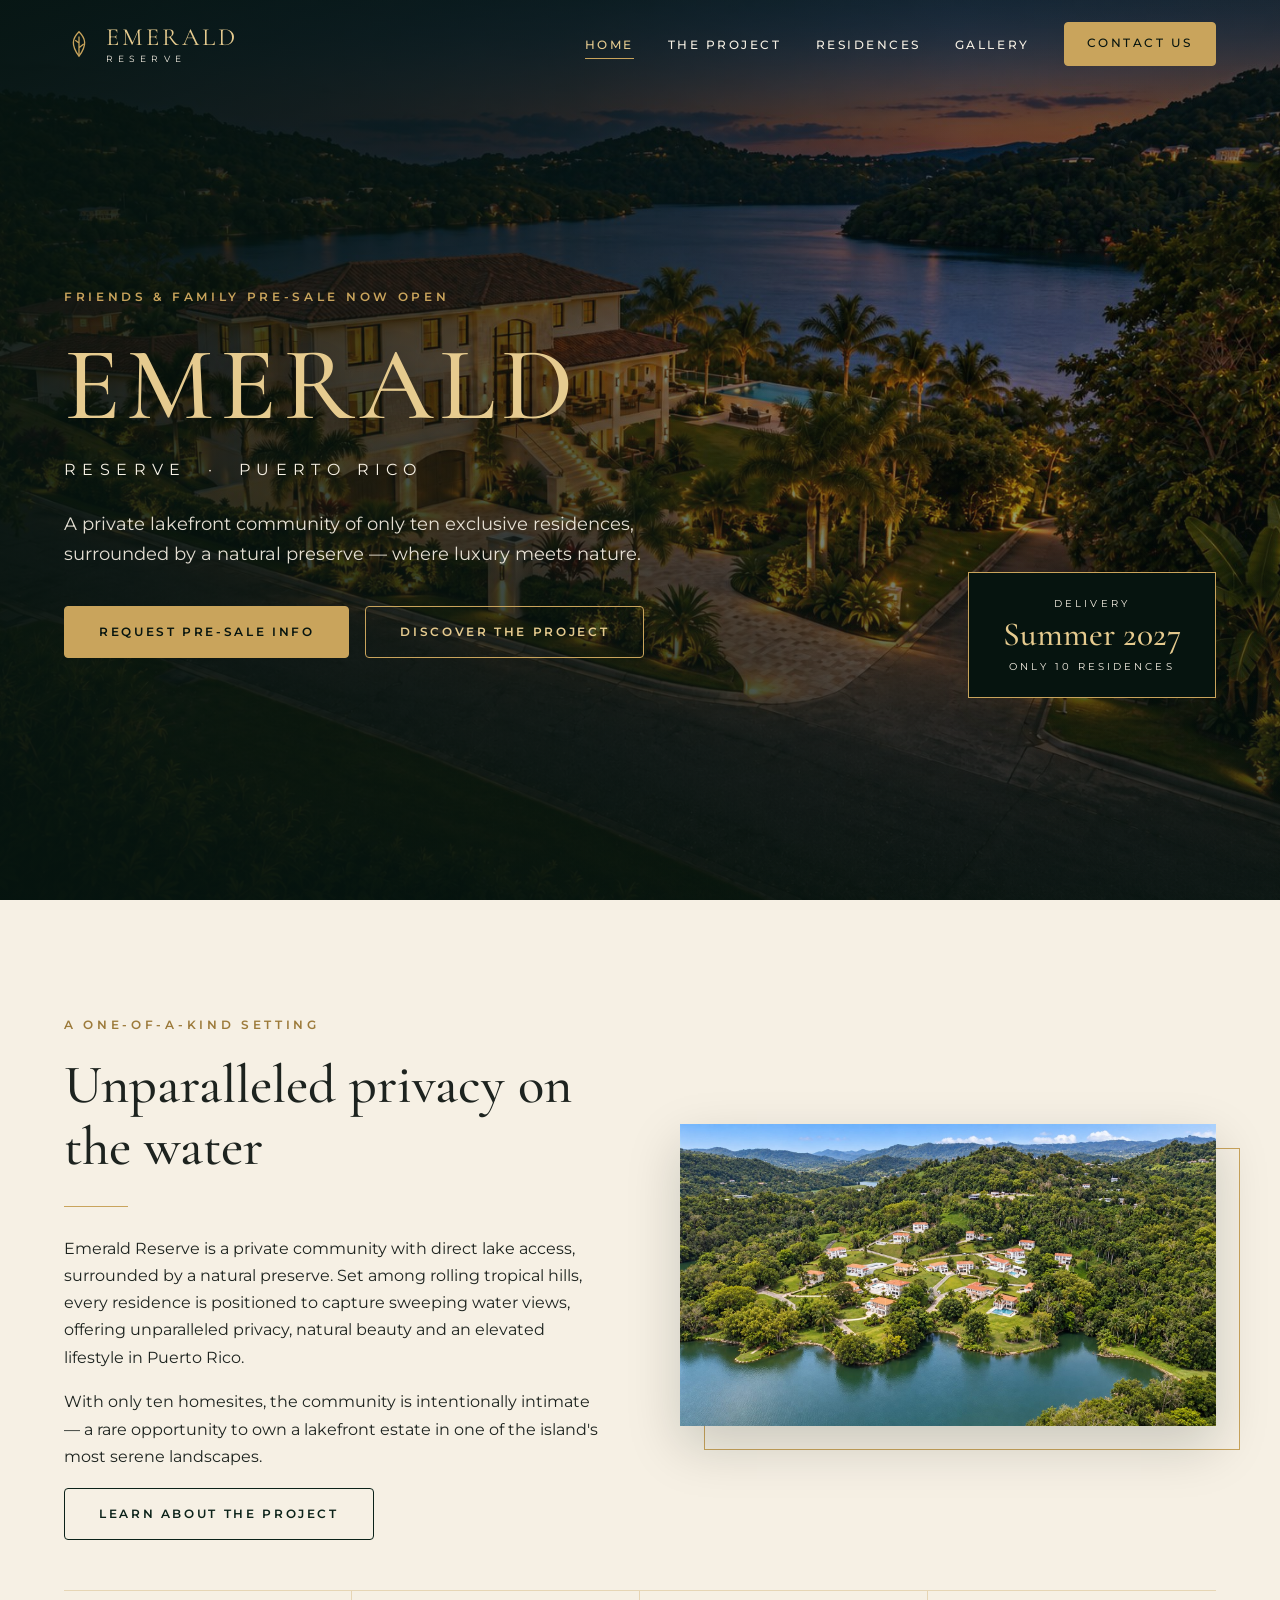
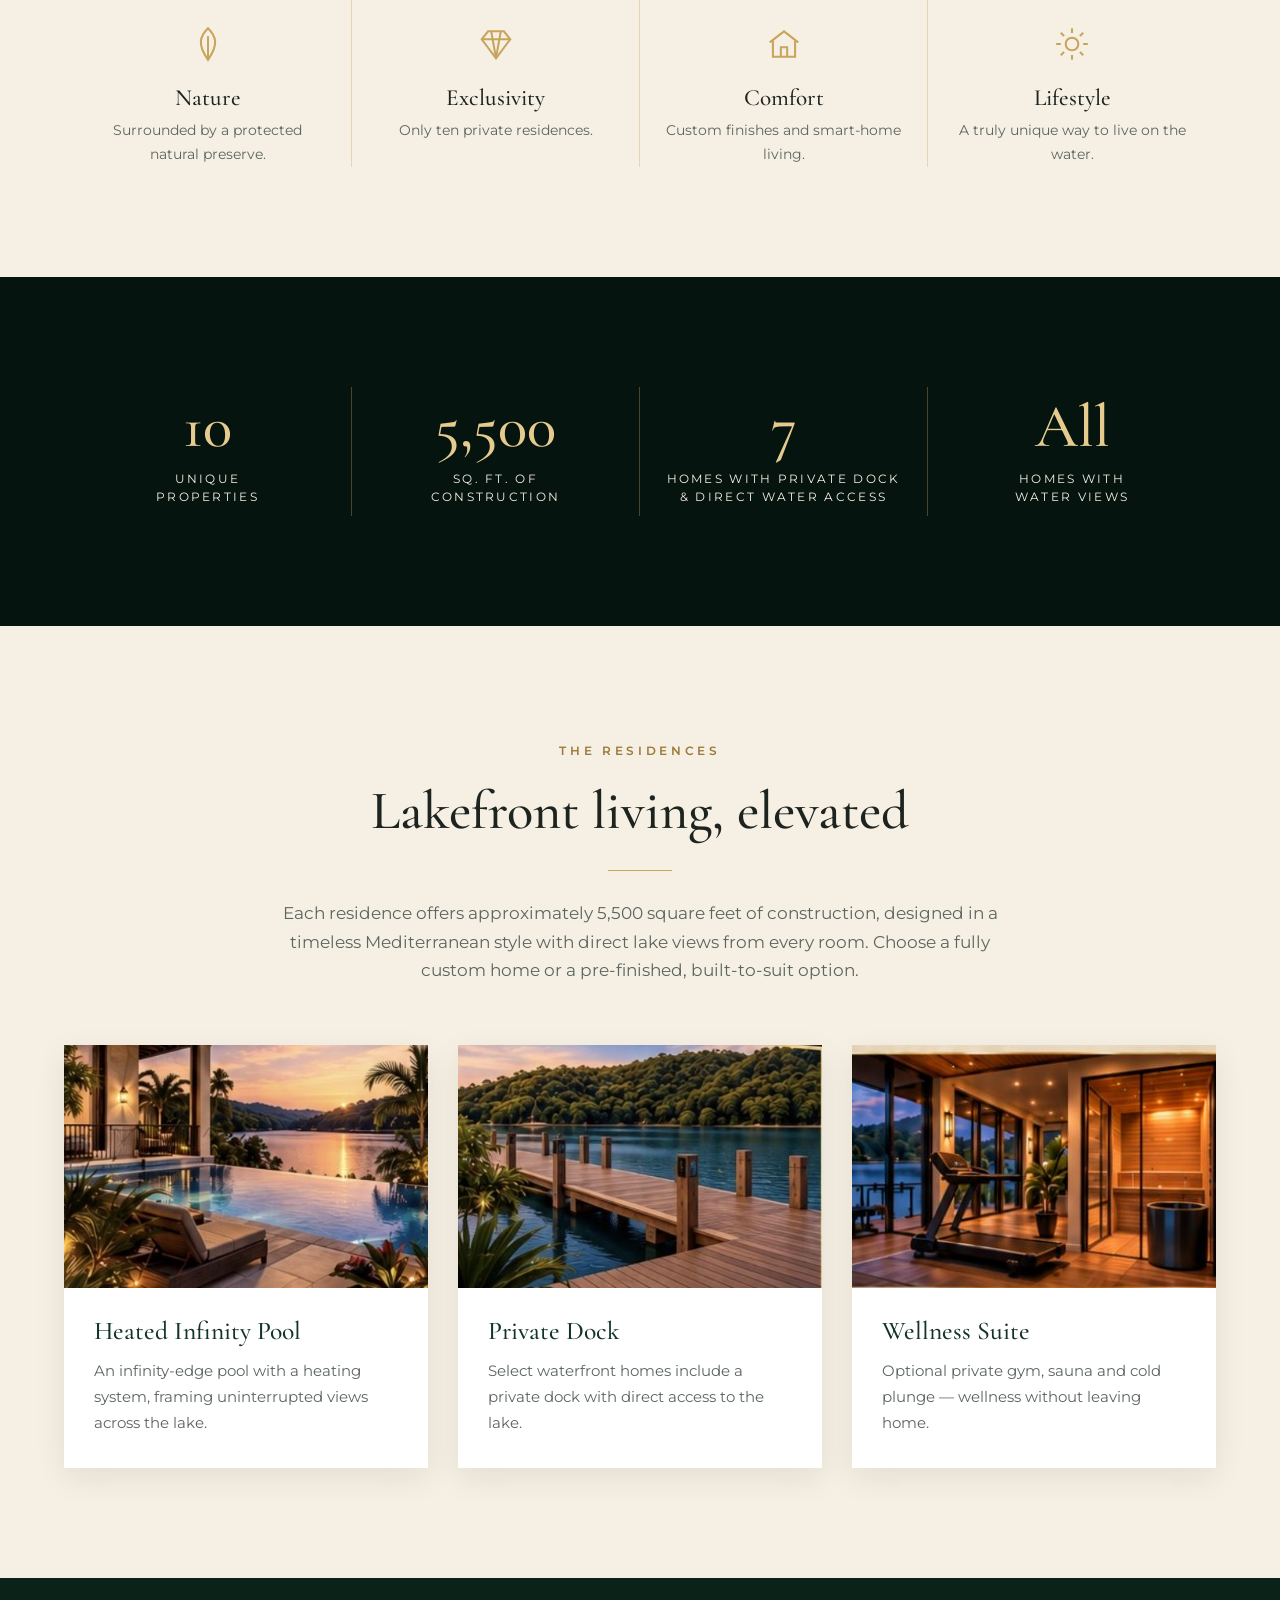
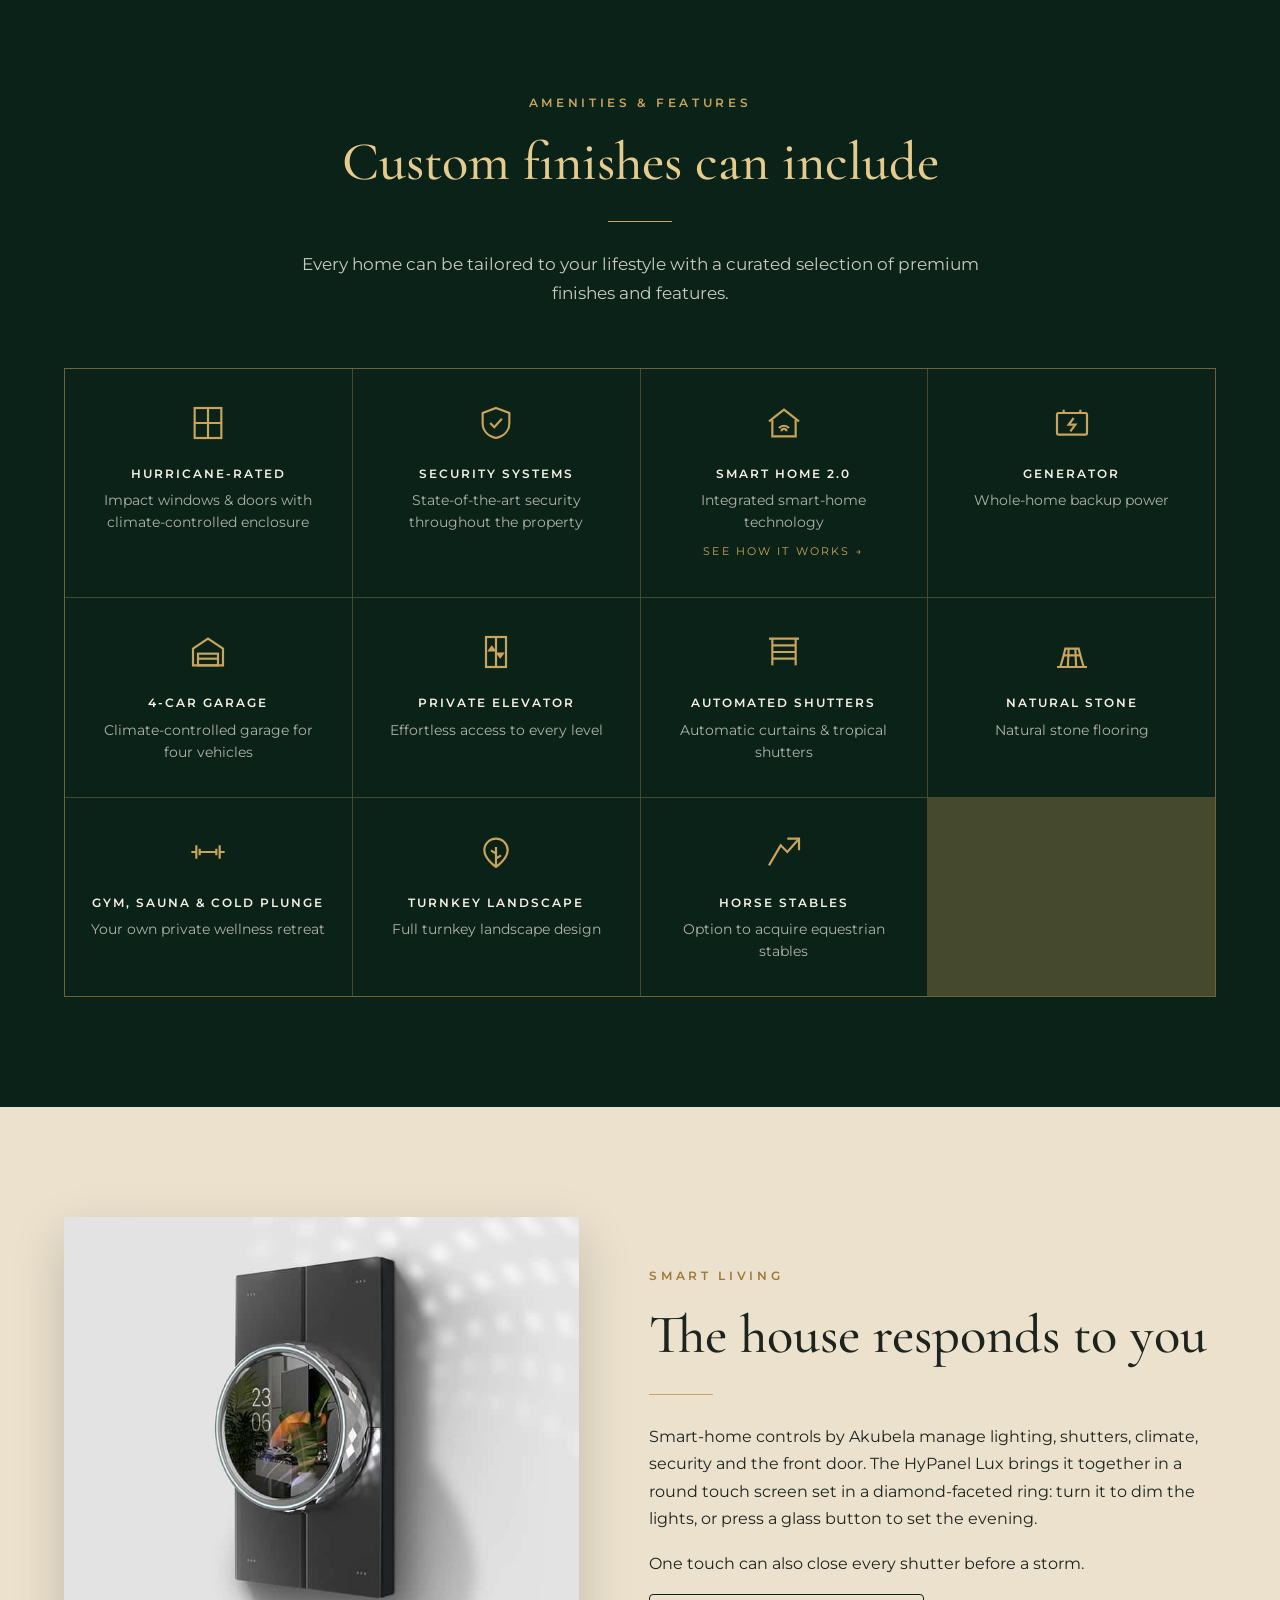
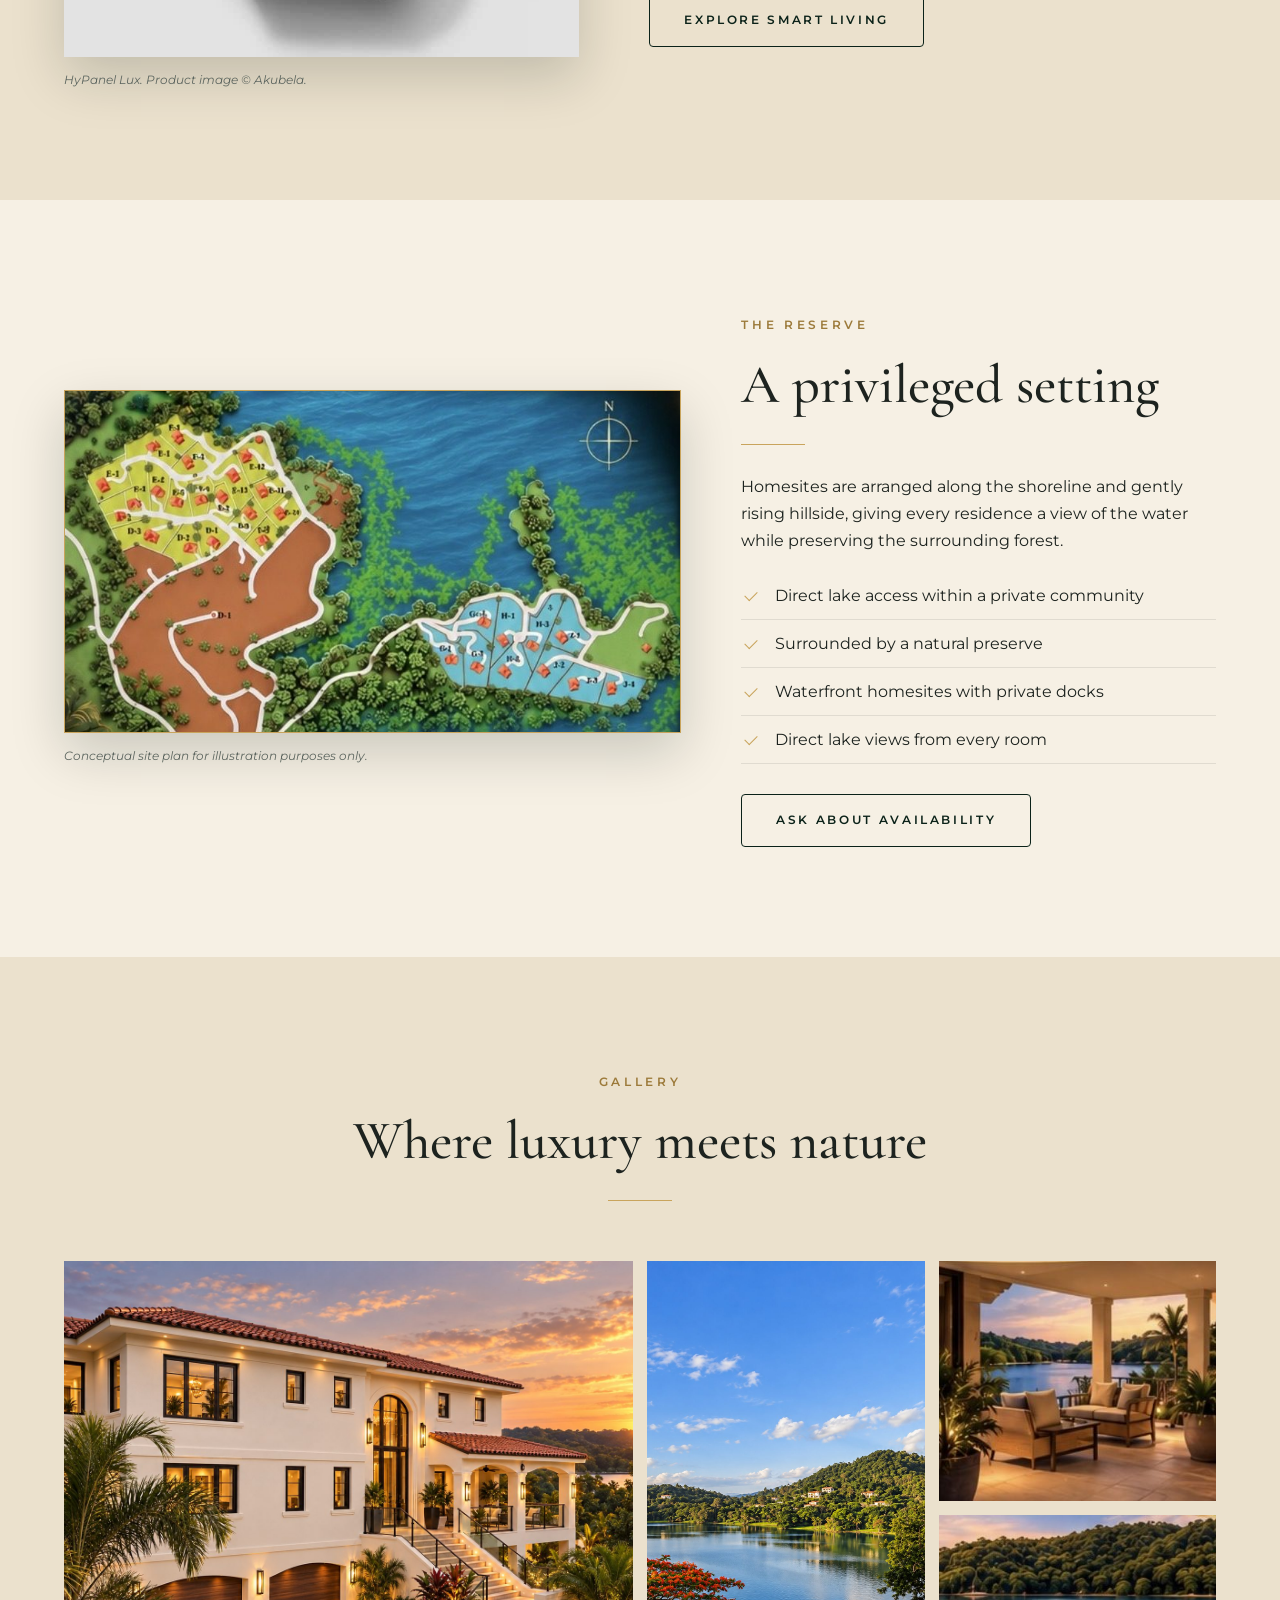
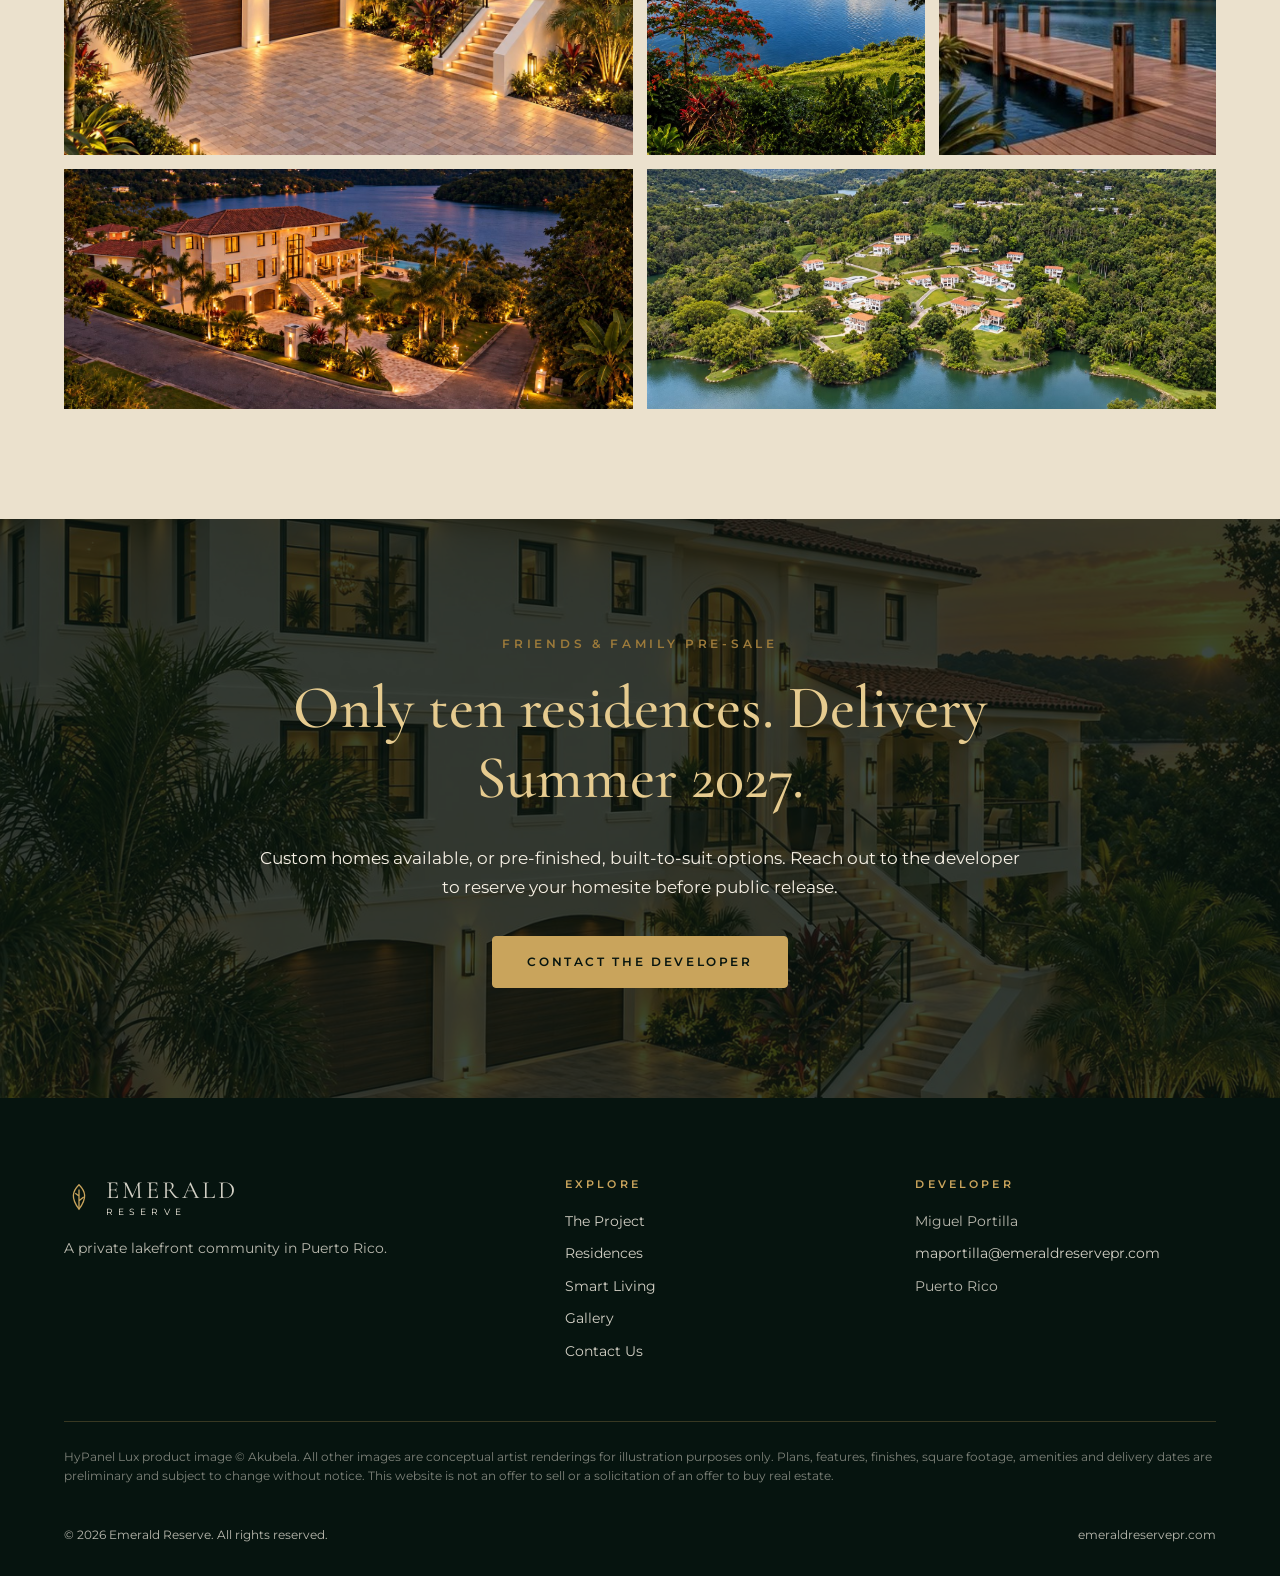
==== index.html @ 38ec95c0 "Remove guest house references" ====
<!DOCTYPE html>
<html lang="en">
<head>
  <meta charset="UTF-8">
  <meta name="viewport" content="width=device-width, initial-scale=1.0">
  <title>Emerald Reserve | Private Lakefront Community in Puerto Rico</title>
  <meta name="description" content="Emerald Reserve is a private lakefront community of only 10 exclusive residences in Puerto Rico, surrounded by a natural preserve. Friends &amp; Family pre-sale now open — delivery Summer 2027.">
  <link rel="canonical" href="https://emeraldreservepr.com/">
  <meta property="og:type" content="website">
  <meta property="og:title" content="Emerald Reserve | Private Lakefront Community in Puerto Rico">
  <meta property="og:description" content="Only 10 exclusive lakefront residences surrounded by a natural preserve. Friends &amp; Family pre-sale now open.">
  <meta property="og:url" content="https://emeraldreservepr.com/">
  <meta property="og:image" content="https://emeraldreservepr.com/images/og-image.jpg">
  <meta name="twitter:card" content="summary_large_image">
  <meta name="theme-color" content="#06140f">
  <link rel="icon" href="images/favicon.svg" type="image/svg+xml">
  <link rel="preconnect" href="https://fonts.googleapis.com">
  <link rel="preconnect" href="https://fonts.gstatic.com" crossorigin>
  <link href="https://fonts.googleapis.com/css2?family=Cormorant+Garamond:wght@400;500;600&family=Montserrat:wght@300;400;500;600&display=swap" rel="stylesheet">
  <link rel="stylesheet" href="css/styles.css">
</head>
<body>

  <header class="site-header">
    <div class="container nav">
      <a href="index.html" class="brand" aria-label="Emerald Reserve home">
        <svg viewBox="0 0 32 32" fill="none" stroke="#c9a45c" stroke-width="1.4" aria-hidden="true"><path d="M16 3C9 10 7 17 16 29 25 17 23 10 16 3Z"/><path d="M16 8v21M16 15l-4-3M16 20l5-4"/></svg>
        <span class="brand-text"><span class="brand-name">Emerald</span><span class="brand-sub">Reserve</span></span>
      </a>
      <button class="nav-toggle" aria-label="Open menu" aria-expanded="false" aria-controls="nav-links"><span></span><span></span><span></span></button>
      <ul class="nav-links" id="nav-links">
        <li><a href="index.html" aria-current="page">Home</a></li>
        <li><a href="the-project.html">The Project</a></li>
        <li><a href="index.html#residences">Residences</a></li>
        <li><a href="index.html#gallery">Gallery</a></li>
        <li><a href="contact.html" class="btn btn-gold">Contact Us</a></li>
      </ul>
    </div>
  </header>

  <main>
    <!-- Hero -->
    <section class="hero">
      <div class="container">
        <div class="hero-content">
          <span class="eyebrow">Friends &amp; Family Pre-Sale Now Open</span>
          <h1>Emerald</h1>
          <p class="tagline">Reserve &nbsp;·&nbsp; Puerto Rico</p>
          <p class="lead">A private lakefront community of only ten exclusive residences, surrounded by a natural preserve — where luxury meets nature.</p>
          <div class="hero-actions">
            <a href="contact.html" class="btn btn-gold">Request Pre-Sale Info</a>
            <a href="the-project.html" class="btn btn-outline">Discover the Project</a>
          </div>
        </div>
        <div class="hero-badge">
          <small>Delivery</small>
          <strong>Summer 2027</strong>
          <small>Only 10 Residences</small>
        </div>
      </div>
    </section>

    <!-- Intro -->
    <section id="about">
      <div class="container split">
        <div class="reveal">
          <span class="eyebrow">A One-of-a-Kind Setting</span>
          <h2 class="section-title">Unparalleled privacy on the water</h2>
          <hr class="divider">
          <p>Emerald Reserve is a private community with direct lake access, surrounded by a natural preserve. Set among rolling tropical hills, every residence is positioned to capture sweeping water views, offering unparalleled privacy, natural beauty and an elevated lifestyle in Puerto Rico.</p>
          <p>With only ten homesites, the community is intentionally intimate — a rare opportunity to own a lakefront estate in one of the island's most serene landscapes.</p>
          <a href="the-project.html" class="btn btn-outline-dark">Learn About the Project</a>
        </div>
        <div class="split-media reveal">
          <img src="images/aerial-community.jpg" alt="Aerial rendering of the Emerald Reserve lakefront community surrounded by tropical forest" loading="lazy" width="1672" height="940">
        </div>
      </div>
      <div class="container">
        <div class="pillars reveal">
          <div class="pillar">
            <svg viewBox="0 0 24 24" fill="none" stroke-width="1.3"><path d="M12 2C7 7 5 12 12 22 19 12 17 7 12 2Z"/><path d="M12 7v15"/></svg>
            <h3>Nature</h3>
            <p>Surrounded by a protected natural preserve.</p>
          </div>
          <div class="pillar">
            <svg viewBox="0 0 24 24" fill="none" stroke-width="1.3"><path d="M3 9l4-5h10l4 5-9 12L3 9Z"/><path d="M3 9h18M9 4l3 17 3-17"/></svg>
            <h3>Exclusivity</h3>
            <p>Only ten private residences.</p>
          </div>
          <div class="pillar">
            <svg viewBox="0 0 24 24" fill="none" stroke-width="1.3"><path d="M3 11l9-7 9 7"/><path d="M5 10v10h14V10"/><path d="M10 20v-6h4v6"/></svg>
            <h3>Comfort</h3>
            <p>Custom finishes and smart-home living.</p>
          </div>
          <div class="pillar">
            <svg viewBox="0 0 24 24" fill="none" stroke-width="1.3"><circle cx="12" cy="12" r="4"/><path d="M12 2v3M12 19v3M2 12h3M19 12h3M4.9 4.9l2.1 2.1M17 17l2.1 2.1M4.9 19.1L7 17M17 7l2.1-2.1"/></svg>
            <h3>Lifestyle</h3>
            <p>A truly unique way to live on the water.</p>
          </div>
        </div>
      </div>
    </section>

    <!-- Stats -->
    <section class="section-deep">
      <div class="container">
        <div class="stats reveal">
          <div class="stat"><strong>10</strong><span>Unique<br>Properties</span></div>
          <div class="stat"><strong>5,500</strong><span>Sq. Ft. of<br>Construction</span></div>
          <div class="stat"><strong>7</strong><span>Homes with Private Dock<br>&amp; Direct Water Access</span></div>
          <div class="stat"><strong>All</strong><span>Homes with<br>Water Views</span></div>
        </div>
      </div>
    </section>

    <!-- Residences -->
    <section id="residences">
      <div class="container center">
        <span class="eyebrow">The Residences</span>
        <h2 class="section-title">Lakefront living, elevated</h2>
        <hr class="divider">
        <p class="section-intro">Each residence offers approximately 5,500 square feet of construction, designed in a timeless Mediterranean style with direct lake views from every room. Choose a fully custom home or a pre-finished, built-to-suit option.</p>
      </div>
      <div class="container">
        <div class="cards">
          <article class="card reveal">
            <div class="card-media"><img src="images/amenity-pool.jpg" alt="Rendering of a heated infinity pool overlooking the lake at sunset" loading="lazy" width="494" height="308"></div>
            <div class="card-body">
              <h3>Heated Infinity Pool</h3>
              <p>An infinity-edge pool with a heating system, framing uninterrupted views across the lake.</p>
            </div>
          </article>
          <article class="card reveal">
            <div class="card-media"><img src="images/amenity-dock.jpg" alt="Rendering of a private wooden boat dock on the lake" loading="lazy" width="453" height="308"></div>
            <div class="card-body">
              <h3>Private Dock</h3>
              <p>Select waterfront homes include a private dock with direct access to the lake.</p>
            </div>
          </article>
          <article class="card reveal">
            <div class="card-media"><img src="images/amenity-gym.jpg" alt="Rendering of a private home gym with sauna and cold plunge" loading="lazy" width="367" height="232"></div>
            <div class="card-body">
              <h3>Wellness Suite</h3>
              <p>Optional private gym, sauna and cold plunge — wellness without leaving home.</p>
            </div>
          </article>
        </div>
      </div>
    </section>

    <!-- Finishes -->
    <section class="section-dark" id="finishes">
      <div class="container center">
        <span class="eyebrow">Amenities &amp; Features</span>
        <h2 class="section-title">Custom finishes can include</h2>
        <hr class="divider">
        <p class="section-intro">Every home can be tailored to your lifestyle with a curated selection of premium finishes and features.</p>
      </div>
      <div class="container">
        <div class="finishes reveal">
          <div class="finish">
            <svg viewBox="0 0 24 24"><rect x="4" y="3" width="16" height="18"/><path d="M12 3v18M4 12h16"/></svg>
            <h3>Hurricane-Rated</h3>
            <p>Impact windows &amp; doors with climate-controlled enclosure</p>
          </div>
          <div class="finish">
            <svg viewBox="0 0 24 24"><path d="M12 3l8 3v6c0 5-3.5 8-8 9-4.5-1-8-4-8-9V6l8-3Z"/><path d="M8.5 12l2.5 2.5 4.5-5"/></svg>
            <h3>Security Systems</h3>
            <p>State-of-the-art security throughout the property</p>
          </div>
          <div class="finish">
            <a href="smart-living.html">
              <svg viewBox="0 0 24 24"><path d="M3 11l9-7 9 7"/><path d="M5 10v10h14V10"/><path d="M9 15a4 4 0 0 1 6 0M10.5 17a1.5 1.5 0 0 1 3 0"/></svg>
              <h3>Smart Home 2.0</h3>
              <p>Integrated smart-home technology</p>
              <span class="finish-link">See how it works &rarr;</span>
            </a>
          </div>
          <div class="finish">
            <svg viewBox="0 0 24 24"><rect x="3" y="6" width="18" height="13" rx="1"/><path d="M13 9l-3 4h4l-3 4"/><path d="M7 6V4M17 6V4"/></svg>
            <h3>Generator</h3>
            <p>Whole-home backup power</p>
          </div>
          <div class="finish">
            <svg viewBox="0 0 24 24"><path d="M3 10l9-6 9 6v10H3V10Z"/><rect x="6" y="13" width="12" height="7"/><path d="M6 16h12"/></svg>
            <h3>4-Car Garage</h3>
            <p>Climate-controlled garage for four vehicles</p>
          </div>
          <div class="finish">
            <svg viewBox="0 0 24 24"><rect x="6" y="3" width="12" height="18"/><path d="M12 3v18M9.5 9l-1.5 2h3L9.5 9ZM14.5 15l1.5-2h-3l1.5 2Z"/></svg>
            <h3>Private Elevator</h3>
            <p>Effortless access to every level</p>
          </div>
          <div class="finish">
            <svg viewBox="0 0 24 24"><path d="M3 4h18M5 4v16M19 4v16"/><path d="M5 8h14M5 12h14M5 16h14"/></svg>
            <h3>Automated Shutters</h3>
            <p>Automatic curtains &amp; tropical shutters</p>
          </div>
          <div class="finish">
            <svg viewBox="0 0 24 24"><path d="M3 21h18M5 21l2-7h10l2 7"/><path d="M7 14l1-4h8l1 4M10 10l-.5 11M14 10l.5 11"/></svg>
            <h3>Natural Stone</h3>
            <p>Natural stone flooring</p>
          </div>
          <div class="finish">
            <svg viewBox="0 0 24 24"><path d="M2 12h3M19 12h3M5 8v8M19 8v8M7 10v4M17 10v4M7 12h10"/></svg>
            <h3>Gym, Sauna &amp; Cold Plunge</h3>
            <p>Your own private wellness retreat</p>
          </div>
          <div class="finish">
            <svg viewBox="0 0 24 24"><path d="M12 21c-4-3-7-6-7-10a7 7 0 0 1 14 0c0 4-3 7-7 10Z"/><path d="M12 21V9M12 13l-3-2M12 16l3-2"/></svg>
            <h3>Turnkey Landscape</h3>
            <p>Full turnkey landscape design</p>
          </div>
          <div class="finish">
            <svg viewBox="0 0 24 24"><path d="M3 20l7-12 4 4 7-8"/><path d="M14 4h7v7"/></svg>
            <h3>Horse Stables</h3>
            <p>Option to acquire equestrian stables</p>
          </div>
        </div>
      </div>
    </section>

    <!-- Smart living teaser -->
    <section class="section-cream-dark" id="smart-living">
      <div class="container smart-teaser">
        <figure class="reveal" style="margin:0;">
          <img class="product-shot" src="images/hypanel-lux.jpg" alt="Akubela HyPanel Lux smart-home control panel with a round touch screen in a diamond-faceted ring" loading="lazy" width="729" height="622">
          <figcaption style="font-size:0.78rem; color:var(--muted); margin-top:12px; font-style:italic;">HyPanel Lux. Product image &copy; Akubela.</figcaption>
        </figure>
        <div class="reveal">
          <span class="eyebrow">Smart Living</span>
          <h2 class="section-title">The house responds to you</h2>
          <hr class="divider">
          <p>Smart-home controls by Akubela manage lighting, shutters, climate, security and the front door. The HyPanel Lux brings it together in a round touch screen set in a diamond-faceted ring: turn it to dim the lights, or press a glass button to set the evening.</p>
          <p>One touch can also close every shutter before a storm.</p>
          <a href="smart-living.html" class="btn btn-outline-dark">Explore Smart Living</a>
        </div>
      </div>
    </section>

    <!-- Site plan -->
    <section id="site-plan">
      <div class="container plan">
        <figure class="reveal">
          <img src="images/site-plan.jpg" alt="Conceptual site plan of Emerald Reserve showing homesites along the lake" loading="lazy" width="830" height="460">
          <figcaption>Conceptual site plan for illustration purposes only.</figcaption>
        </figure>
        <div class="reveal">
          <span class="eyebrow">The Reserve</span>
          <h2 class="section-title">A privileged setting</h2>
          <hr class="divider">
          <p>Homesites are arranged along the shoreline and gently rising hillside, giving every residence a view of the water while preserving the surrounding forest.</p>
          <ul class="check-list">
            <li>Direct lake access within a private community</li>
            <li>Surrounded by a natural preserve</li>
            <li>Waterfront homesites with private docks</li>
            <li>Direct lake views from every room</li>
          </ul>
          <a href="contact.html" class="btn btn-outline-dark">Ask About Availability</a>
        </div>
      </div>
    </section>

    <!-- Gallery -->
    <section class="section-cream-dark" id="gallery">
      <div class="container center">
        <span class="eyebrow">Gallery</span>
        <h2 class="section-title">Where luxury meets nature</h2>
        <hr class="divider">
      </div>
      <div class="container">
        <div class="gallery">
          <a href="images/residence-sunset.jpg" class="wide tall" data-lightbox><img src="images/residence-sunset.jpg" alt="Rendering of an Emerald Reserve residence at sunset" loading="lazy"></a>
          <a href="images/lake-view.jpg" class="tall" data-lightbox><img src="images/lake-view.jpg" alt="View across the lake to homes on the hillside" loading="lazy"></a>
          <a href="images/amenity-terrace.jpg" data-lightbox><img src="images/amenity-terrace.jpg" alt="Rendering of a covered terrace overlooking the lake" loading="lazy"></a>
          <a href="images/amenity-dock.jpg" data-lightbox><img src="images/amenity-dock.jpg" alt="Rendering of a private dock" loading="lazy"></a>
          <a href="images/hero-dusk.jpg" class="wide" data-lightbox><img src="images/hero-dusk.jpg" alt="Rendering of a residence and landscaped driveway at dusk" loading="lazy"></a>
          <a href="images/aerial-community.jpg" class="wide" data-lightbox><img src="images/aerial-community.jpg" alt="Aerial rendering of the community" loading="lazy"></a>
        </div>
      </div>
    </section>

    <!-- CTA -->
    <section class="cta">
      <div class="container reveal">
        <span class="eyebrow">Friends &amp; Family Pre-Sale</span>
        <h2>Only ten residences. Delivery Summer 2027.</h2>
        <p>Custom homes available, or pre-finished, built-to-suit options. Reach out to the developer to reserve your homesite before public release.</p>
        <a href="contact.html" class="btn btn-gold">Contact the Developer</a>
      </div>
    </section>
  </main>

  <footer class="site-footer">
    <div class="container">
      <div class="footer-grid">
        <div>
          <a href="index.html" class="brand" aria-label="Emerald Reserve home">
            <svg viewBox="0 0 32 32" fill="none" stroke="#c9a45c" stroke-width="1.4" aria-hidden="true"><path d="M16 3C9 10 7 17 16 29 25 17 23 10 16 3Z"/><path d="M16 8v21M16 15l-4-3M16 20l5-4"/></svg>
            <span class="brand-text"><span class="brand-name">Emerald</span><span class="brand-sub">Reserve</span></span>
          </a>
          <p style="margin-top:20px;">A private lakefront community in Puerto Rico.</p>
        </div>
        <div>
          <h4>Explore</h4>
          <ul>
            <li><a href="the-project.html">The Project</a></li>
            <li><a href="index.html#residences">Residences</a></li>
            <li><a href="smart-living.html">Smart Living</a></li>
            <li><a href="index.html#gallery">Gallery</a></li>
            <li><a href="contact.html">Contact Us</a></li>
          </ul>
        </div>
        <div>
          <h4>Developer</h4>
          <ul>
            <li>Miguel Portilla</li>
            <li><a href="mailto:maportilla@emeraldreservepr.com">maportilla@emeraldreservepr.com</a></li>
            <li>Puerto Rico</li>
          </ul>
        </div>
      </div>
      <p class="disclaimer">HyPanel Lux product image &copy; Akubela. All other images are conceptual artist renderings for illustration purposes only. Plans, features, finishes, square footage, amenities and delivery dates are preliminary and subject to change without notice. This website is not an offer to sell or a solicitation of an offer to buy real estate.</p>
      <div class="footer-bottom">
        <span>&copy; <span data-year>2026</span> Emerald Reserve. All rights reserved.</span>
        <span>emeraldreservepr.com</span>
      </div>
    </div>
  </footer>

  <div class="lightbox" role="dialog" aria-modal="true" aria-label="Image viewer">
    <button class="lightbox-close" aria-label="Close">&times;</button>
    <img alt="">
  </div>

  <script src="js/main.js"></script>
</body>
</html>
---- css/styles.css ----
/* Emerald Reserve — site styles */
:root {
  --emerald-950: #06140f;
  --emerald-900: #0b2219;
  --emerald-800: #123326;
  --emerald-700: #1b4a37;
  --gold: #c9a45c;
  --gold-light: #e6cb8f;
  --gold-dark: #9c7a3a;
  --cream: #f6f0e4;
  --cream-dark: #ebe1cd;
  --ink: #1d231f;
  --muted: #5c655f;
  --white: #ffffff;
  --serif: "Cormorant Garamond", Georgia, "Times New Roman", serif;
  --sans: "Montserrat", "Helvetica Neue", Arial, sans-serif;
  --max: 1200px;
  --radius: 4px;
  --shadow: 0 20px 50px rgba(6, 20, 15, 0.18);
}

*, *::before, *::after { box-sizing: border-box; }
html { scroll-behavior: smooth; }
body {
  margin: 0;
  font-family: var(--sans);
  font-size: 16px;
  line-height: 1.7;
  color: var(--ink);
  background: var(--cream);
  -webkit-font-smoothing: antialiased;
}
img { max-width: 100%; display: block; }
a { color: inherit; }
h1, h2, h3, h4 { font-family: var(--serif); font-weight: 500; line-height: 1.15; margin: 0 0 0.5em; }
p { margin: 0 0 1.1em; }

.container { width: 100%; max-width: var(--max); margin: 0 auto; padding: 0 24px; }
.eyebrow {
  display: inline-block;
  font-size: 0.72rem;
  letter-spacing: 0.32em;
  text-transform: uppercase;
  color: var(--gold-dark);
  font-weight: 600;
  margin-bottom: 18px;
}
.section-dark .eyebrow, .hero .eyebrow { color: var(--gold); }
.divider { width: 64px; height: 1px; background: var(--gold); margin: 22px 0 28px; border: 0; }
.center { text-align: center; }
.center .divider { margin-left: auto; margin-right: auto; }

/* Buttons */
.btn {
  display: inline-block;
  padding: 15px 34px;
  font-family: var(--sans);
  font-size: 0.75rem;
  font-weight: 600;
  letter-spacing: 0.22em;
  text-transform: uppercase;
  text-decoration: none;
  border: 1px solid var(--gold);
  border-radius: var(--radius);
  cursor: pointer;
  transition: background 0.25s, color 0.25s, border-color 0.25s;
}
.btn-gold { background: var(--gold); color: var(--emerald-950); }
.btn-gold:hover { background: var(--gold-light); border-color: var(--gold-light); }
.btn-outline { background: transparent; color: var(--gold-light); }
.btn-outline:hover { background: var(--gold); color: var(--emerald-950); }
.btn-outline-dark { background: transparent; color: var(--emerald-900); border-color: var(--emerald-900); }
.btn-outline-dark:hover { background: var(--emerald-900); color: var(--cream); }

/* Header */
.site-header {
  position: fixed;
  inset: 0 0 auto 0;
  z-index: 100;
  transition: background 0.3s, padding 0.3s, box-shadow 0.3s;
  padding: 22px 0;
}
.site-header.scrolled, .site-header.solid {
  background: rgba(6, 20, 15, 0.96);
  padding: 12px 0;
  box-shadow: 0 6px 24px rgba(0, 0, 0, 0.25);
}
.nav { display: flex; align-items: center; justify-content: space-between; gap: 24px; }
.brand { text-decoration: none; color: var(--gold-light); line-height: 1; display: flex; align-items: center; gap: 12px; }
.brand svg { width: 30px; height: 30px; flex-shrink: 0; }
.brand-text { display: flex; flex-direction: column; }
.brand-name { font-family: var(--serif); font-size: 1.55rem; letter-spacing: 0.12em; text-transform: uppercase; }
.brand-sub { font-size: 0.58rem; letter-spacing: 0.55em; text-transform: uppercase; color: var(--cream); margin-top: 4px; }
.nav-links { list-style: none; display: flex; align-items: center; gap: 34px; margin: 0; padding: 0; }
.nav-links a {
  color: var(--cream);
  text-decoration: none;
  font-size: 0.72rem;
  letter-spacing: 0.22em;
  text-transform: uppercase;
  font-weight: 500;
  padding: 6px 0;
  border-bottom: 1px solid transparent;
  transition: color 0.2s, border-color 0.2s;
}
.nav-links a:hover, .nav-links a[aria-current="page"] { color: var(--gold-light); border-color: var(--gold); }
.nav-links .btn { padding: 11px 22px; color: var(--emerald-950); border-bottom: 1px solid var(--gold); }
.nav-links .btn:hover, .nav-links .btn[aria-current="page"] { color: var(--emerald-950); }
.nav-toggle {
  display: none;
  background: none;
  border: 0;
  padding: 8px;
  cursor: pointer;
}
.nav-toggle span { display: block; width: 26px; height: 2px; background: var(--gold-light); margin: 6px 0; transition: transform 0.3s, opacity 0.3s; }

/* Hero */
.hero {
  position: relative;
  min-height: 100vh;
  display: flex;
  align-items: center;
  color: var(--cream);
  background: var(--emerald-950) url("../images/hero-dusk.jpg") center / cover no-repeat;
  padding: 140px 0 100px;
}
.hero::before {
  content: "";
  position: absolute;
  inset: 0;
  background:
    linear-gradient(90deg, rgba(6, 20, 15, 0.85) 0%, rgba(6, 20, 15, 0.55) 45%, rgba(6, 20, 15, 0.1) 75%),
    linear-gradient(180deg, rgba(6, 20, 15, 0.7) 0%, rgba(6, 20, 15, 0.15) 40%, rgba(6, 20, 15, 0.85) 100%);
}
.hero .container { position: relative; }
.hero-content { max-width: 760px; }
.hero h1 {
  font-size: clamp(3.2rem, 9vw, 6.5rem);
  letter-spacing: 0.06em;
  text-transform: uppercase;
  color: var(--gold-light);
  margin-bottom: 0.1em;
  text-shadow: 0 4px 30px rgba(0, 0, 0, 0.4);
}
.hero .tagline {
  font-size: clamp(0.8rem, 2vw, 1rem);
  letter-spacing: 0.4em;
  text-transform: uppercase;
  margin-bottom: 26px;
}
.hero .lead { font-size: 1.12rem; max-width: 600px; margin-bottom: 36px; color: rgba(246, 240, 228, 0.92); }
.hero-actions { display: flex; flex-wrap: wrap; gap: 16px; }
.hero-badge {
  position: absolute;
  right: 24px;
  bottom: -40px;
  background: var(--emerald-950);
  border: 1px solid var(--gold);
  padding: 22px 34px;
  text-align: center;
  box-shadow: var(--shadow);
}
.hero-badge small { display: block; font-size: 0.64rem; letter-spacing: 0.3em; text-transform: uppercase; color: var(--cream); }
.hero-badge strong { display: block; font-family: var(--serif); font-size: 2.1rem; font-weight: 500; color: var(--gold-light); line-height: 1.1; margin: 4px 0; }

/* Page hero (inner pages) */
.page-hero {
  position: relative;
  color: var(--cream);
  padding: 190px 0 110px;
  background: var(--emerald-950) center / cover no-repeat;
}
.page-hero::before { content: ""; position: absolute; inset: 0; background: linear-gradient(180deg, rgba(6, 20, 15, 0.82), rgba(6, 20, 15, 0.6)); }
.page-hero .container { position: relative; }
.page-hero h1 { font-size: clamp(2.6rem, 6vw, 4.4rem); color: var(--gold-light); }
.page-hero p { max-width: 640px; font-size: 1.08rem; }

/* Sections */
section { padding: 110px 0; }
.section-dark { background: var(--emerald-900); color: var(--cream); }
.section-deep { background: var(--emerald-950); color: var(--cream); }
.section-cream-dark { background: var(--cream-dark); }
.section-title { font-size: clamp(2.2rem, 4.5vw, 3.4rem); }
.section-dark .section-title, .section-deep .section-title { color: var(--gold-light); }
.section-intro { max-width: 720px; font-size: 1.06rem; color: var(--muted); }
.section-dark .section-intro, .section-deep .section-intro { color: rgba(246, 240, 228, 0.82); }
.center .section-intro { margin-left: auto; margin-right: auto; }

.split { display: grid; grid-template-columns: 1fr 1fr; gap: 80px; align-items: center; }
.split-media { position: relative; }
.split-media img { width: 100%; height: 100%; object-fit: cover; box-shadow: var(--shadow); }
.split-media::after {
  content: "";
  position: absolute;
  inset: 24px -24px -24px 24px;
  border: 1px solid var(--gold);
  z-index: -1;
}
.split-media { z-index: 0; }

/* Pillars */
.pillars { display: grid; grid-template-columns: repeat(4, 1fr); gap: 0; margin-top: 50px; border-top: 1px solid rgba(201, 164, 92, 0.35); }
.pillar { padding: 34px 24px 0; text-align: center; border-right: 1px solid rgba(201, 164, 92, 0.35); }
.pillar:last-child { border-right: 0; }
.pillar svg { width: 38px; height: 38px; stroke: var(--gold); margin: 0 auto 14px; }
.pillar h3 { font-size: 1.45rem; margin-bottom: 6px; }
.pillar p { font-size: 0.9rem; color: var(--muted); margin: 0; }

/* Stats */
.stats { display: grid; grid-template-columns: repeat(4, 1fr); text-align: center; }
.stat { padding: 10px 20px; border-right: 1px solid rgba(201, 164, 92, 0.35); }
.stat:last-child { border-right: 0; }
.stat strong { display: block; font-family: var(--serif); font-weight: 500; font-size: clamp(2.6rem, 5vw, 3.8rem); color: var(--gold-light); line-height: 1; margin-bottom: 12px; }
.stat span { font-size: 0.72rem; letter-spacing: 0.2em; text-transform: uppercase; line-height: 1.6; display: block; }

/* Feature cards */
.cards { display: grid; grid-template-columns: repeat(3, 1fr); gap: 30px; margin-top: 60px; }
.card { background: var(--white); box-shadow: 0 10px 30px rgba(6, 20, 15, 0.08); overflow: hidden; display: flex; flex-direction: column; }
.card img { width: 100%; height: auto; aspect-ratio: 3 / 2; object-fit: cover; transition: transform 0.6s; }
.card:hover img { transform: scale(1.04); }
.card-media { overflow: hidden; }
.card-body { padding: 28px 30px 32px; }
.card-body h3 { font-size: 1.6rem; color: var(--emerald-800); }
.card-body p { color: var(--muted); font-size: 0.95rem; margin: 0; }

/* Finishes grid */
.finishes { display: grid; grid-template-columns: repeat(4, 1fr); gap: 1px; background: rgba(201, 164, 92, 0.3); border: 1px solid rgba(201, 164, 92, 0.3); margin-top: 60px; }
.finish { background: var(--emerald-900); padding: 34px 26px; text-align: center; transition: background 0.3s; }
.section-deep .finish { background: var(--emerald-950); }
.finish:hover { background: var(--emerald-800); }
.finish svg { width: 40px; height: 40px; stroke: var(--gold); fill: none; stroke-width: 1.3; margin: 0 auto 16px; }
.finish h3 { font-family: var(--sans); font-size: 0.78rem; font-weight: 600; letter-spacing: 0.16em; text-transform: uppercase; color: var(--cream); margin-bottom: 8px; }
.finish p { font-size: 0.86rem; color: rgba(246, 240, 228, 0.7); margin: 0; line-height: 1.6; }

/* Site plan */
.plan { display: grid; grid-template-columns: 1.3fr 1fr; gap: 60px; align-items: center; }
.plan figure { margin: 0; }
.plan img { width: 100%; border: 1px solid var(--gold); box-shadow: var(--shadow); }
.plan figcaption { font-size: 0.78rem; color: var(--muted); margin-top: 12px; font-style: italic; }
.check-list { list-style: none; padding: 0; margin: 0 0 30px; }
.check-list li { position: relative; padding: 10px 0 10px 34px; border-bottom: 1px solid rgba(29, 35, 31, 0.1); }
.section-dark .check-list li, .section-deep .check-list li { border-color: rgba(246, 240, 228, 0.12); }
.check-list li::before {
  content: "";
  position: absolute;
  left: 4px;
  top: 19px;
  width: 12px;
  height: 7px;
  border-left: 1.5px solid var(--gold);
  border-bottom: 1.5px solid var(--gold);
  transform: rotate(-45deg);
}

/* Gallery */
.gallery { display: grid; grid-template-columns: repeat(4, 1fr); grid-auto-rows: 240px; gap: 14px; margin-top: 60px; }
.gallery a { position: relative; overflow: hidden; display: block; }
.gallery img { width: 100%; height: 100%; object-fit: cover; transition: transform 0.6s; }
.gallery a:hover img { transform: scale(1.05); }
.gallery .wide { grid-column: span 2; }
.gallery .tall { grid-row: span 2; }

/* Lightbox */
.lightbox {
  position: fixed;
  inset: 0;
  background: rgba(6, 20, 15, 0.94);
  display: none;
  align-items: center;
  justify-content: center;
  z-index: 200;
  padding: 40px;
}
.lightbox.open { display: flex; }
.lightbox img { max-height: 88vh; max-width: 92vw; box-shadow: var(--shadow); }
.lightbox-close {
  position: absolute;
  top: 18px;
  right: 24px;
  background: none;
  border: 0;
  color: var(--gold-light);
  font-size: 2.6rem;
  line-height: 1;
  cursor: pointer;
}

/* Timeline */
.timeline { display: grid; grid-template-columns: repeat(4, 1fr); gap: 30px; margin-top: 60px; position: relative; }
.timeline::before { content: ""; position: absolute; top: 9px; left: 0; right: 0; height: 1px; background: rgba(201, 164, 92, 0.5); }
.step { position: relative; padding-top: 40px; }
.step::before { content: ""; position: absolute; top: 0; left: 0; width: 19px; height: 19px; border-radius: 50%; background: var(--emerald-900); border: 1px solid var(--gold); }
.step.active::before { background: var(--gold); }
.step small { font-size: 0.68rem; letter-spacing: 0.25em; text-transform: uppercase; color: var(--gold); }
.step h3 { font-size: 1.5rem; margin: 6px 0; color: var(--cream); }
.step p { font-size: 0.9rem; color: rgba(246, 240, 228, 0.72); margin: 0; }

/* CTA banner */
.cta {
  position: relative;
  color: var(--cream);
  text-align: center;
  background: var(--emerald-950) url("../images/residence-sunset.jpg") center / cover no-repeat;
}
.cta::before { content: ""; position: absolute; inset: 0; background: rgba(6, 20, 15, 0.78); }
.cta .container { position: relative; max-width: 820px; }
.cta h2 { font-size: clamp(2.4rem, 5vw, 3.8rem); color: var(--gold-light); }
.cta p { font-size: 1.08rem; margin-bottom: 34px; }

/* Contact */
.contact-grid { display: grid; grid-template-columns: 1fr 1.25fr; gap: 70px; align-items: start; }
.contact-card { background: var(--emerald-900); color: var(--cream); padding: 50px 44px; box-shadow: var(--shadow); }
.contact-card h2 { color: var(--gold-light); font-size: 2.2rem; }
.contact-item { padding: 20px 0; border-bottom: 1px solid rgba(201, 164, 92, 0.3); }
.contact-item:last-of-type { border-bottom: 0; }
.contact-item small { display: block; font-size: 0.66rem; letter-spacing: 0.28em; text-transform: uppercase; color: var(--gold); margin-bottom: 4px; }
.contact-item a, .contact-item span { font-family: var(--serif); font-size: 1.45rem; text-decoration: none; color: var(--cream); word-break: break-word; }
.contact-item a:hover { color: var(--gold-light); }

.form { background: var(--white); padding: 50px 44px; box-shadow: 0 10px 30px rgba(6, 20, 15, 0.08); }
.form h2 { color: var(--emerald-800); font-size: 2.2rem; }
.form-row { display: grid; grid-template-columns: 1fr 1fr; gap: 20px; }
.field { margin-bottom: 20px; }
.field label { display: block; font-size: 0.68rem; letter-spacing: 0.2em; text-transform: uppercase; font-weight: 600; color: var(--emerald-800); margin-bottom: 8px; }
.field input, .field select, .field textarea {
  width: 100%;
  padding: 13px 14px;
  font: inherit;
  font-size: 0.95rem;
  color: var(--ink);
  background: var(--cream);
  border: 1px solid var(--cream-dark);
  border-radius: var(--radius);
  transition: border-color 0.2s, background 0.2s;
}
.field input:focus, .field select:focus, .field textarea:focus { outline: none; border-color: var(--gold); background: var(--white); }
.field textarea { min-height: 140px; resize: vertical; }
.checkbox-group { display: flex; flex-wrap: wrap; gap: 10px 22px; }
.checkbox-group label { display: flex; align-items: center; gap: 8px; text-transform: none; letter-spacing: 0; font-weight: 400; font-size: 0.92rem; color: var(--ink); margin: 0; cursor: pointer; }
.checkbox-group input { width: auto; accent-color: var(--emerald-700); }
.form-note { font-size: 0.8rem; color: var(--muted); margin-top: 16px; }
.form-status { margin-top: 16px; font-size: 0.92rem; color: var(--emerald-700); display: none; }
.form-status.show { display: block; }

/* Footer */
.site-footer { background: var(--emerald-950); color: rgba(246, 240, 228, 0.75); padding: 80px 0 30px; font-size: 0.9rem; }
.footer-grid { display: grid; grid-template-columns: 1.5fr 1fr 1fr; gap: 50px; padding-bottom: 50px; border-bottom: 1px solid rgba(201, 164, 92, 0.25); }
.site-footer h4 { font-family: var(--sans); font-size: 0.7rem; letter-spacing: 0.28em; text-transform: uppercase; color: var(--gold); margin-bottom: 18px; font-weight: 600; }
.site-footer ul { list-style: none; padding: 0; margin: 0; }
.site-footer li { margin-bottom: 8px; }
.site-footer a { text-decoration: none; color: rgba(246, 240, 228, 0.85); }
.site-footer a:hover { color: var(--gold-light); }
.footer-bottom { padding-top: 26px; display: flex; flex-wrap: wrap; justify-content: space-between; gap: 16px; font-size: 0.76rem; }
.disclaimer { font-size: 0.74rem; line-height: 1.6; color: rgba(246, 240, 228, 0.5); margin-top: 26px; }

/* Reveal animation */
.plan img, .split-media img { height: auto; }
.reveal { opacity: 0; transform: translateY(28px); transition: opacity 0.9s ease, transform 0.9s ease; }
.reveal.visible { opacity: 1; transform: none; }
@media (prefers-reduced-motion: reduce) {
  .reveal { opacity: 1; transform: none; transition: none; }
  html { scroll-behavior: auto; }
}

/* Responsive */
@media (max-width: 1024px) {
  .finishes { grid-template-columns: repeat(2, 1fr); }
  .cards { grid-template-columns: 1fr 1fr; }
  .gallery { grid-template-columns: repeat(2, 1fr); }
  .split, .plan, .contact-grid { gap: 50px; }
}

@media (max-width: 860px) {
  .nav-toggle { display: block; }
  .nav-links {
    position: fixed;
    inset: 0 0 0 auto;
    width: min(320px, 85vw);
    flex-direction: column;
    align-items: flex-start;
    justify-content: center;
    gap: 26px;
    padding: 40px;
    background: var(--emerald-950);
    transform: translateX(100%);
    transition: transform 0.35s ease;
    box-shadow: -10px 0 40px rgba(0, 0, 0, 0.4);
  }
  .nav-links.open { transform: none; }
  .nav-links a { font-size: 0.85rem; }
  .nav-toggle { position: relative; z-index: 110; }
  .nav-toggle[aria-expanded="true"] span:nth-child(1) { transform: translateY(8px) rotate(45deg); }
  .nav-toggle[aria-expanded="true"] span:nth-child(2) { opacity: 0; }
  .nav-toggle[aria-expanded="true"] span:nth-child(3) { transform: translateY(-8px) rotate(-45deg); }

  section { padding: 80px 0; }
  .split, .plan, .contact-grid { grid-template-columns: 1fr; }
  .split-media::after { inset: 16px -12px -16px 12px; }
  .pillars { grid-template-columns: 1fr 1fr; }
  .pillar { border-right: 0; padding-bottom: 20px; }
  .stats { grid-template-columns: 1fr 1fr; row-gap: 40px; }
  .stat:nth-child(2) { border-right: 0; }
  .timeline { grid-template-columns: 1fr 1fr; }
  .timeline::before { display: none; }
  .footer-grid { grid-template-columns: 1fr; gap: 34px; }
  .hero-badge { position: static; display: inline-block; margin-top: 40px; }
}

@media (max-width: 560px) {
  .container { padding: 0 16px; }
  .cards, .finishes, .form-row, .timeline { grid-template-columns: 1fr; }
  .gallery { grid-template-columns: 1fr; grid-auto-rows: 220px; }
  .gallery .wide, .gallery .tall { grid-column: auto; grid-row: auto; }
  .pillars { grid-template-columns: 1fr; }
  .stats { grid-template-columns: 1fr; }
  .stat { border-right: 0; }
  .form, .contact-card { padding: 36px 22px; }
  .brand-name { font-size: 1.25rem; }
  .hero-actions .btn { width: 100%; text-align: center; }
}

/* ---------- Smart Living ---------- */
.finish a { text-decoration: none; color: inherit; display: block; }
.finish-link { display: inline-block; margin-top: 10px; font-size: 0.66rem; letter-spacing: 0.2em; text-transform: uppercase; color: var(--gold); }
.product-shot { width: 100%; height: auto; max-width: 100%; background: #e3e3e3; box-shadow: var(--shadow); }
.smart-teaser { display: grid; grid-template-columns: 1fr 1.1fr; gap: 70px; align-items: center; }
.smart-teaser > * { min-width: 0; }

/* Hero: round product close-up framed by thin gold rings (echoes the round screen) */
.sl-hero {
  position: relative;
  overflow: hidden;
  background:
    radial-gradient(circle at 75% 55%, rgba(201, 164, 92, 0.16), transparent 45%),
    var(--emerald-950);
  color: var(--cream);
  padding-block: 170px 120px;
}
.sl-hero-grid { display: grid; grid-template-columns: 1.05fr 1fr; gap: 80px; align-items: center; }
.sl-hero-grid > * { min-width: 0; }
.sl-hero .eyebrow { color: var(--gold); }
.sl-hero h1 {
  font-size: clamp(2.6rem, 5.4vw, 4.6rem);
  color: var(--gold-light);
  text-wrap: balance;
  margin-bottom: 0;
}
.sl-hero .lead { font-size: 1.1rem; color: rgba(246, 240, 228, 0.88); max-width: 34em; }
.sl-hero .byline {
  display: flex;
  align-items: center;
  gap: 14px;
  margin-top: 34px;
  font-size: 0.7rem;
  letter-spacing: 0.28em;
  text-transform: uppercase;
  color: rgba(246, 240, 228, 0.7);
}
.sl-hero .byline::before { content: ""; width: 40px; height: 1px; background: var(--gold); }
.sl-hero .byline strong { color: var(--gold-light); font-weight: 600; }

.orb {
  position: relative;
  width: min(480px, 100%);
  aspect-ratio: 1 / 1;
  margin: 0 auto;
}
.orb img {
  position: relative;
  z-index: 1;
  width: 100%;
  height: 100%;
  max-width: 100%;
  object-fit: cover;
  border-radius: 50%;
  box-shadow: 0 40px 90px rgba(0, 0, 0, 0.55), 0 0 0 1px rgba(230, 203, 143, 0.35);
}
.orb::before, .orb::after {
  content: "";
  position: absolute;
  border-radius: 50%;
  pointer-events: none;
}
.orb::before { inset: -22px; border: 1px solid rgba(201, 164, 92, 0.55); }
.orb::after { inset: -52px; border: 1px solid rgba(201, 164, 92, 0.2); }
.orb figcaption {
  position: absolute;
  z-index: 2;
  left: 50%;
  bottom: -14px;
  transform: translateX(-50%);
  white-space: nowrap;
  background: var(--emerald-950);
  border: 1px solid rgba(201, 164, 92, 0.55);
  color: var(--gold-light);
  font-size: 0.64rem;
  letter-spacing: 0.26em;
  text-transform: uppercase;
  padding: 9px 18px;
}

/* Statement band */
.sl-statement { background: var(--cream); padding-block: 110px; text-align: center; }
.sl-statement p {
  font-family: var(--serif);
  font-size: clamp(1.7rem, 3.4vw, 2.7rem);
  line-height: 1.3;
  color: var(--emerald-800);
  max-width: 24em;
  margin: 0 auto;
  text-wrap: balance;
}
.sl-statement em { font-style: italic; color: var(--gold-dark); }
.sl-systems {
  list-style: none;
  padding: 0;
  margin: 44px auto 0;
  display: flex;
  flex-wrap: wrap;
  justify-content: center;
  gap: 12px 36px;
}
.sl-systems li {
  font-size: 0.7rem;
  letter-spacing: 0.26em;
  text-transform: uppercase;
  color: var(--muted);
  display: flex;
  align-items: center;
  gap: 10px;
}
.sl-systems svg { width: 20px; height: 20px; stroke: var(--gold-dark); fill: none; stroke-width: 1.4; }

/* Product features */
.sl-feature { padding-block: 0; }
.sl-feature-grid { display: grid; grid-template-columns: 1fr 1fr; align-items: stretch; min-height: 620px; }
.sl-feature-grid > * { min-width: 0; }
.sl-feature-media { position: relative; overflow: hidden; display: flex; align-items: center; justify-content: center; }
.sl-feature-media img { width: 100%; height: 100%; max-width: 100%; object-fit: cover; }
.sl-feature-copy { padding: 100px 8%; display: flex; flex-direction: column; justify-content: center; }
.sl-feature-copy h2 { font-size: clamp(2.2rem, 4vw, 3.3rem); text-wrap: balance; }
.sl-feature-copy .product { font-size: 0.72rem; letter-spacing: 0.3em; text-transform: uppercase; font-weight: 600; margin-bottom: 14px; }
.sl-feature-copy p { max-width: 34em; }

.sl-lux { background: #e3e3e3; }
.sl-lux .sl-feature-media img { object-fit: contain; padding: 40px; }
.sl-lux .product { color: var(--gold-dark); }
.sl-lux h2 { color: var(--emerald-900); }

.sl-vase { background: var(--emerald-900); color: var(--cream); }
.sl-vase .sl-feature-grid { grid-template-columns: 1fr 1fr; }
.sl-vase .sl-feature-media { order: 2; }
.sl-vase .product { color: var(--gold); }
.sl-vase h2 { color: var(--gold-light); }
.sl-vase p { color: rgba(246, 240, 228, 0.82); }

/* Spec sheet rows */
.specs { margin: 30px 0 0; padding: 0; display: grid; gap: 0; max-width: 34em; }
.specs div { display: grid; grid-template-columns: 9.5em 1fr; gap: 16px; padding: 13px 0; border-top: 1px solid rgba(29, 35, 31, 0.14); }
.specs div:last-child { border-bottom: 1px solid rgba(29, 35, 31, 0.14); }
.specs dt { font-size: 0.68rem; letter-spacing: 0.2em; text-transform: uppercase; color: var(--gold-dark); font-weight: 600; padding-top: 3px; }
.specs dd { margin: 0; font-size: 0.95rem; min-width: 0; }
.sl-vase .specs div { border-color: rgba(246, 240, 228, 0.16); }
.sl-vase .specs dt { color: var(--gold); }
.sl-vase .specs dd { color: var(--cream); }

/* Four ways to interact */
.gestures { display: grid; grid-template-columns: repeat(4, 1fr); gap: 12px; margin-top: 34px; max-width: 34em; }
.gesture { text-align: center; padding: 18px 8px; border: 1px solid rgba(201, 164, 92, 0.35); }
.gesture svg { width: 28px; height: 28px; stroke: var(--gold); fill: none; stroke-width: 1.4; margin: 0 auto 10px; display: block; }
.gesture span { font-size: 0.66rem; letter-spacing: 0.22em; text-transform: uppercase; color: var(--cream); }

/* Front door: arched frame echoes the home's arched entry */
.sl-entry { background: var(--cream); }
.sl-entry-grid { display: grid; grid-template-columns: 0.9fr 1.1fr; gap: 90px; align-items: center; }
.sl-entry-grid > * { min-width: 0; }
.arch { margin: 0; }
.arch img {
  width: 100%;
  max-width: 100%;
  height: auto;
  aspect-ratio: 5 / 6;
  object-fit: cover;
  border-radius: 999px 999px 0 0;
  box-shadow: var(--shadow);
}
.arch figcaption { font-size: 0.78rem; color: var(--muted); margin-top: 14px; font-style: italic; text-align: center; }
.sl-entry h2 { color: var(--emerald-800); }

/* A day of scenes */
.day { list-style: none; margin: 60px 0 0; padding: 0; display: grid; grid-template-columns: repeat(5, 1fr); border-top: 1px solid rgba(201, 164, 92, 0.4); }
.day li { padding: 30px 26px 10px 0; position: relative; min-width: 0; }
.day li::before {
  content: "";
  position: absolute;
  top: -5px;
  left: 0;
  width: 9px;
  height: 9px;
  border-radius: 50%;
  background: var(--gold);
}
.day li.alert::before { background: transparent; border: 1px solid var(--gold); }
.day time { font-size: 0.7rem; letter-spacing: 0.24em; text-transform: uppercase; color: var(--gold); font-variant-numeric: tabular-nums; }
.day h3 { font-size: 1.65rem; color: var(--cream); margin: 10px 0 10px; }
.day p { font-size: 0.9rem; color: rgba(246, 240, 228, 0.74); margin: 0; line-height: 1.6; }

/* Ways to control */
.controls { display: grid; grid-template-columns: repeat(4, 1fr); gap: 40px; margin-top: 50px; }
.control { min-width: 0; padding-top: 22px; border-top: 1px solid rgba(156, 122, 58, 0.4); }
.control h3 { font-family: var(--sans); font-size: 0.78rem; font-weight: 600; letter-spacing: 0.18em; text-transform: uppercase; color: var(--emerald-800); margin-bottom: 8px; }
.control p { font-size: 0.92rem; color: var(--muted); margin: 0; }
.control svg { width: 30px; height: 30px; stroke: var(--gold-dark); fill: none; stroke-width: 1.3; margin-bottom: 14px; }

@media (max-width: 1024px) {
  .day { grid-template-columns: repeat(2, 1fr); row-gap: 20px; border-top: 0; }
  .day li { border-top: 1px solid rgba(201, 164, 92, 0.4); }
  .controls { grid-template-columns: 1fr 1fr; }
  .sl-feature-copy { padding: 80px 6%; }
}
@media (max-width: 860px) {
  .smart-teaser, .sl-hero-grid, .sl-entry-grid { grid-template-columns: 1fr; gap: 56px; }
  .sl-hero { padding-block: 130px 100px; }
  .orb { width: min(340px, 78%); }
  .orb::before { inset: -14px; }
  .orb::after { inset: -32px; }
  .sl-statement { padding-block: 80px; }
  .sl-feature-grid, .sl-vase .sl-feature-grid { grid-template-columns: 1fr; min-height: 0; }
  .sl-vase .sl-feature-media { order: 0; }
  .sl-feature-media { max-height: 520px; }
  .sl-lux .sl-feature-media img { padding: 24px 16px 0; }
  .sl-feature-copy { padding: 56px 16px 72px; }
  .arch { max-width: 420px; margin: 0 auto; width: 100%; }
}
@media (max-width: 560px) {
  .day { grid-template-columns: 1fr; }
  .controls { grid-template-columns: 1fr; gap: 28px; }
  .gestures { grid-template-columns: repeat(2, 1fr); }
  .specs div { grid-template-columns: 1fr; gap: 4px; }
  .sl-systems { gap: 12px 22px; }
}
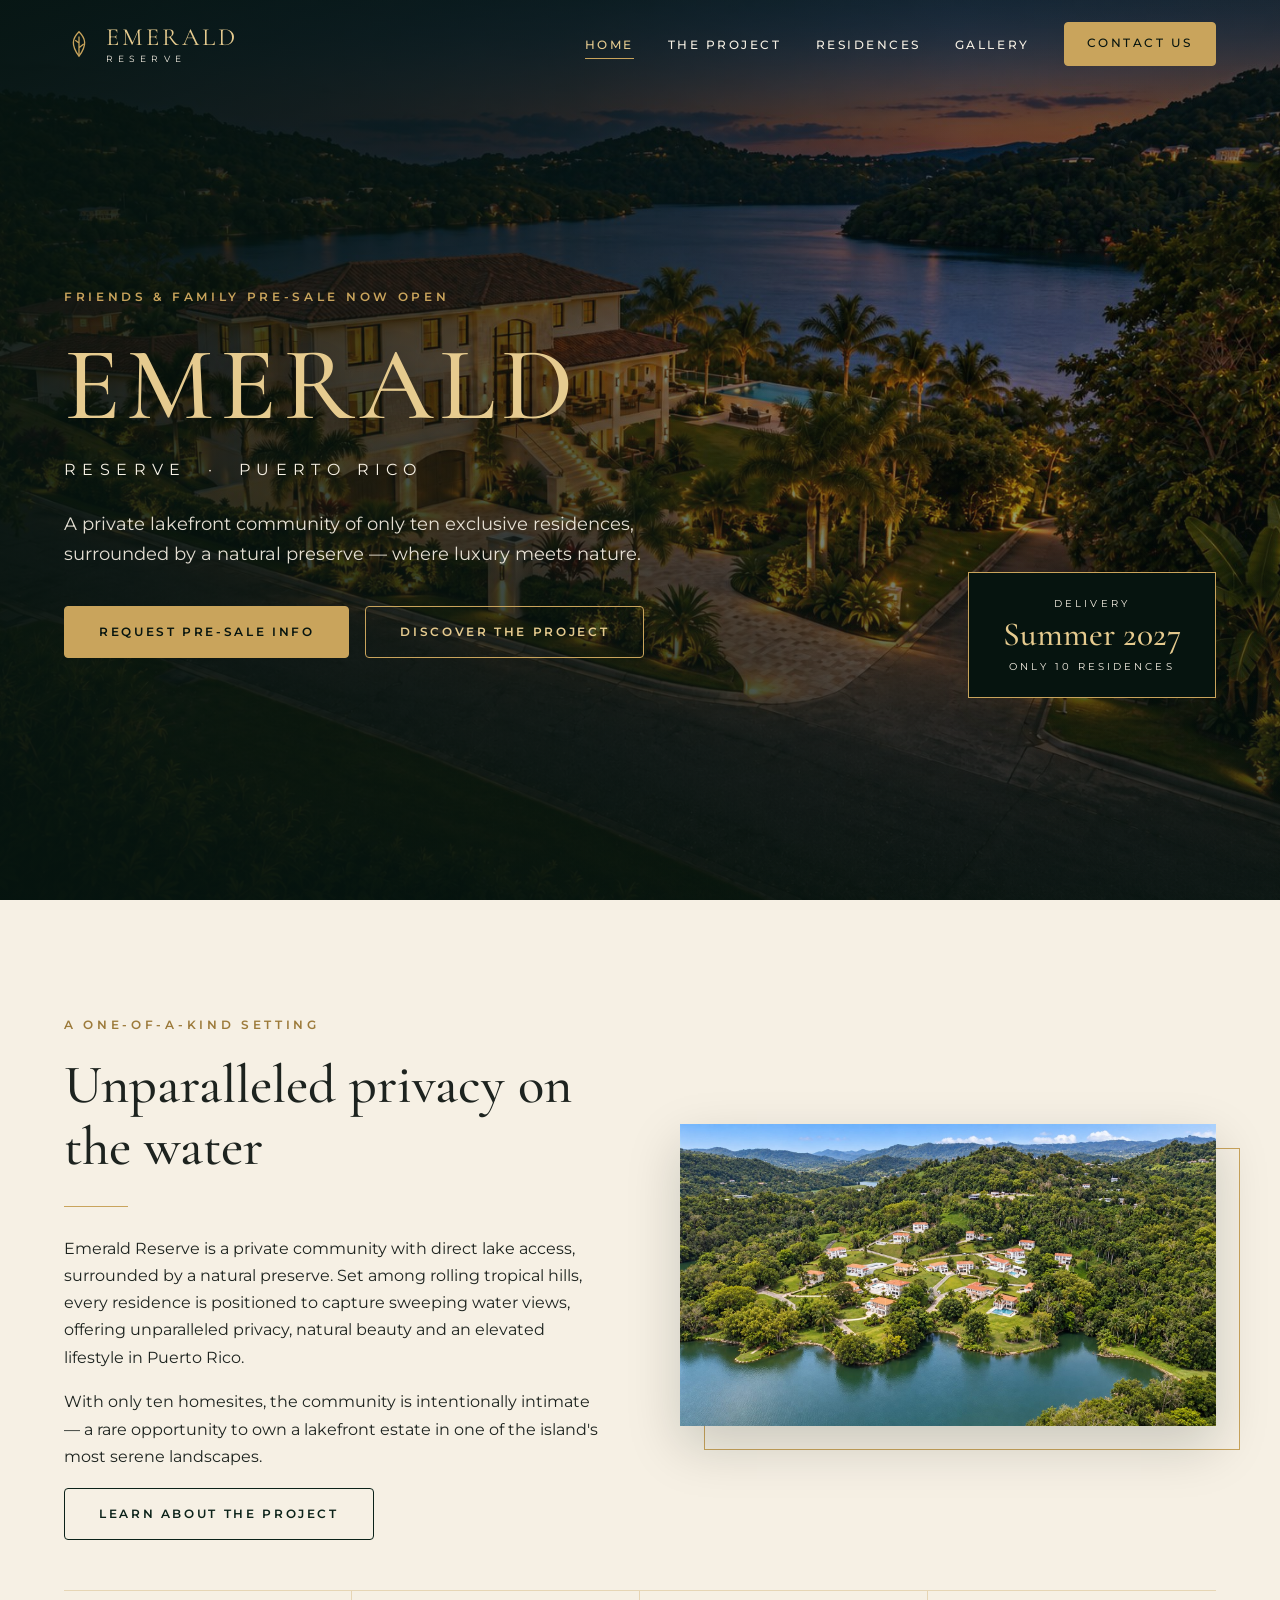
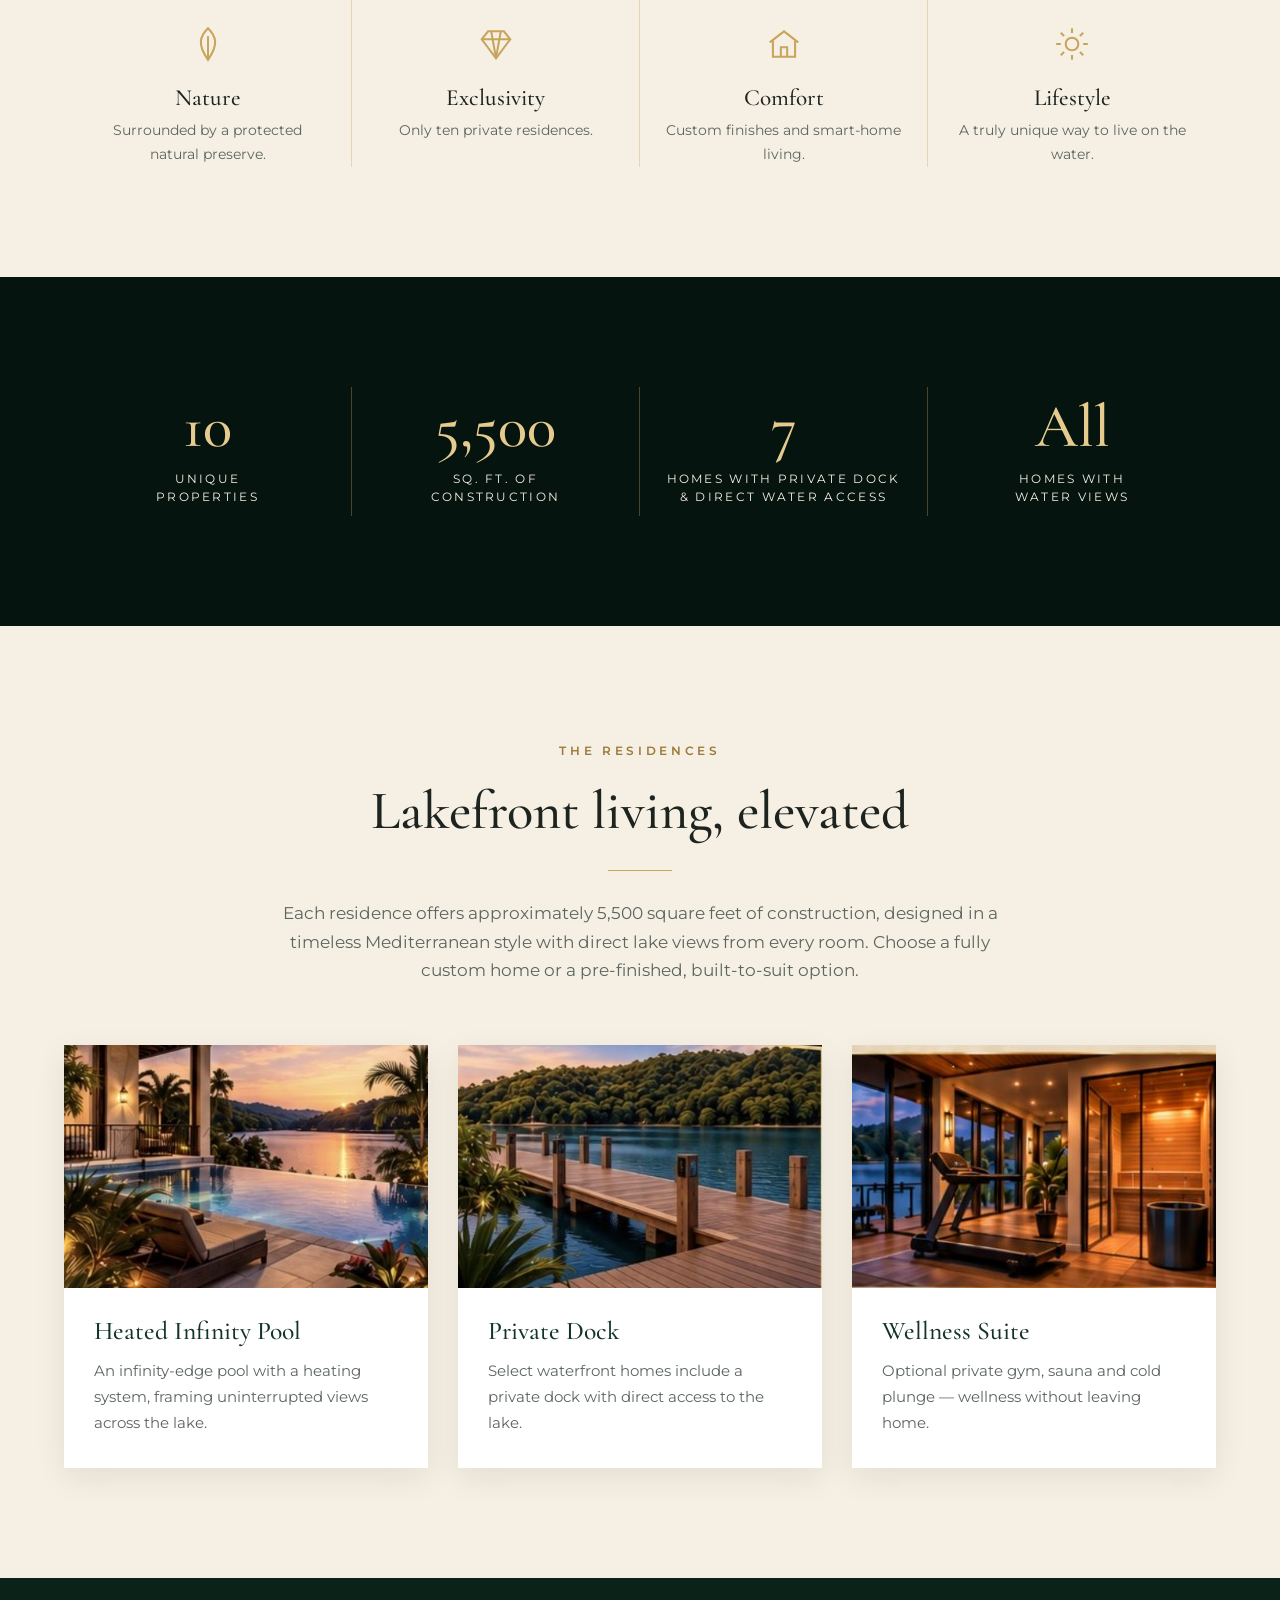
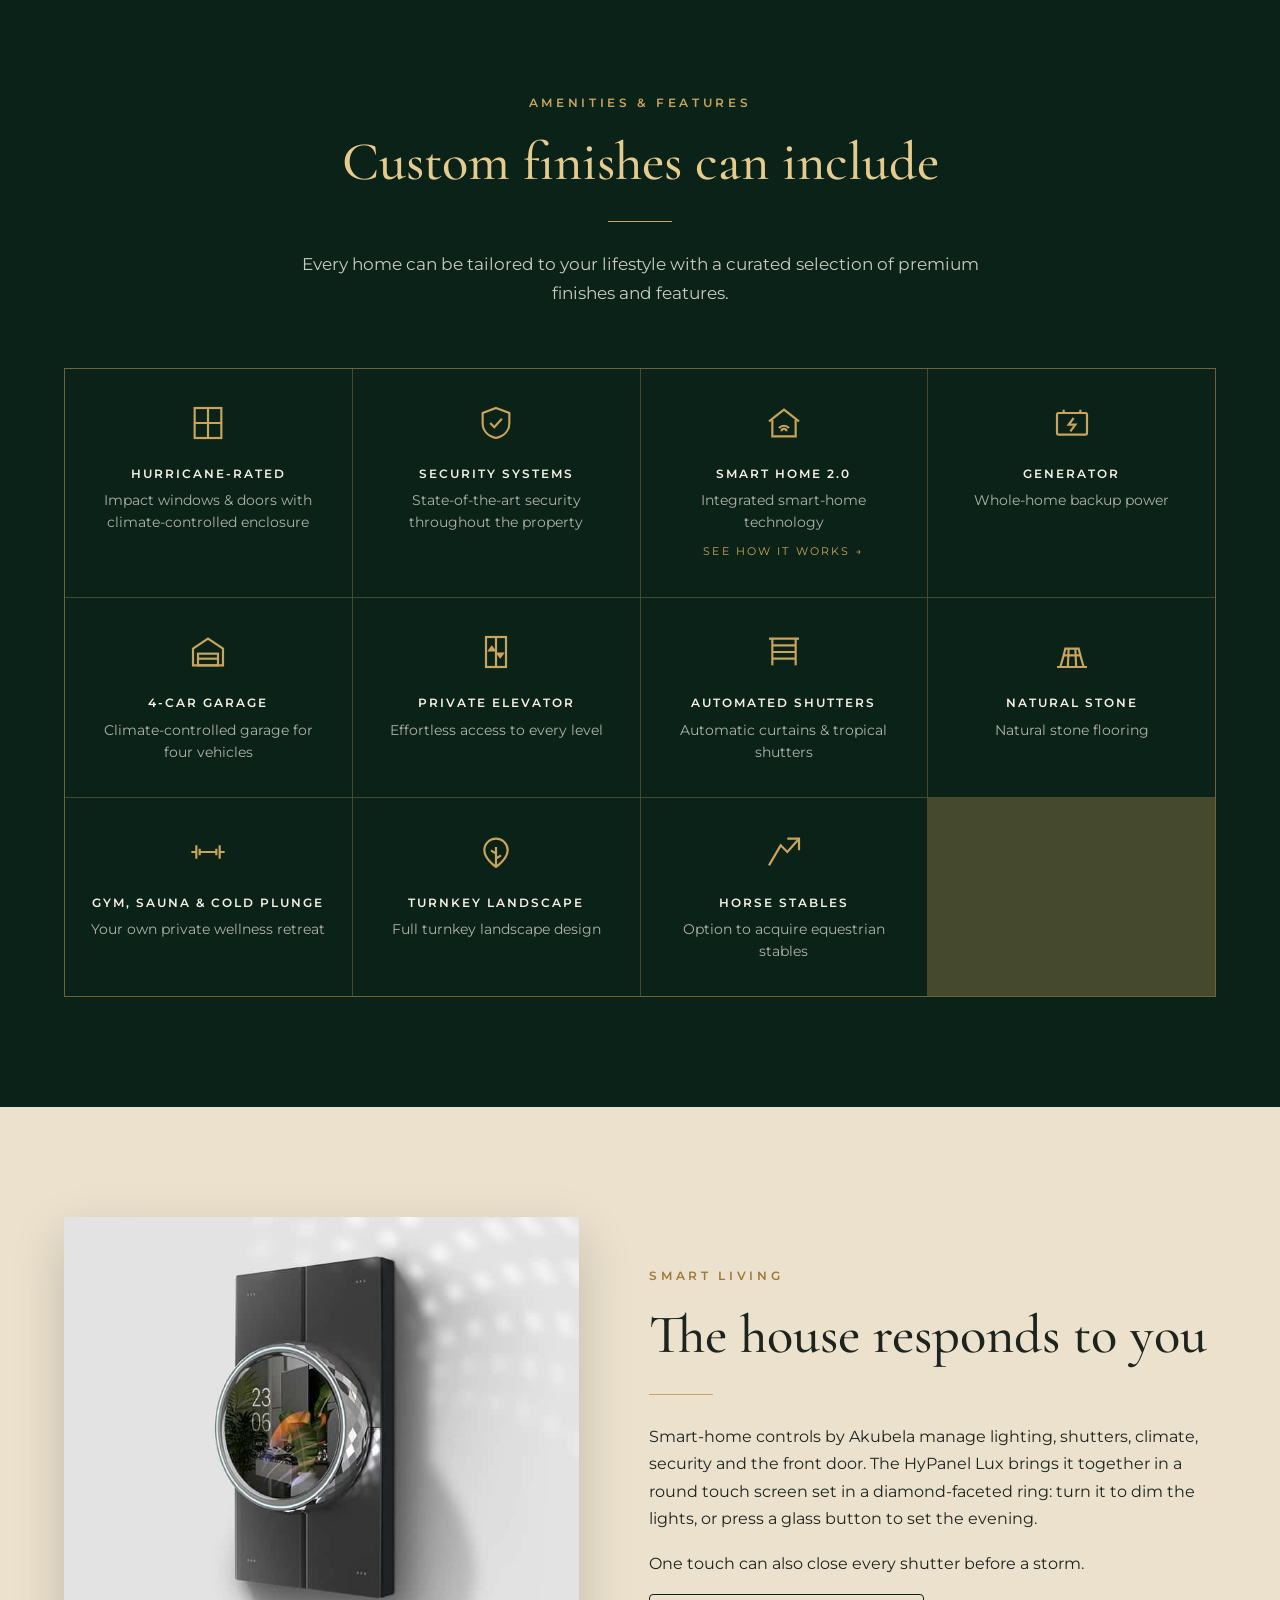
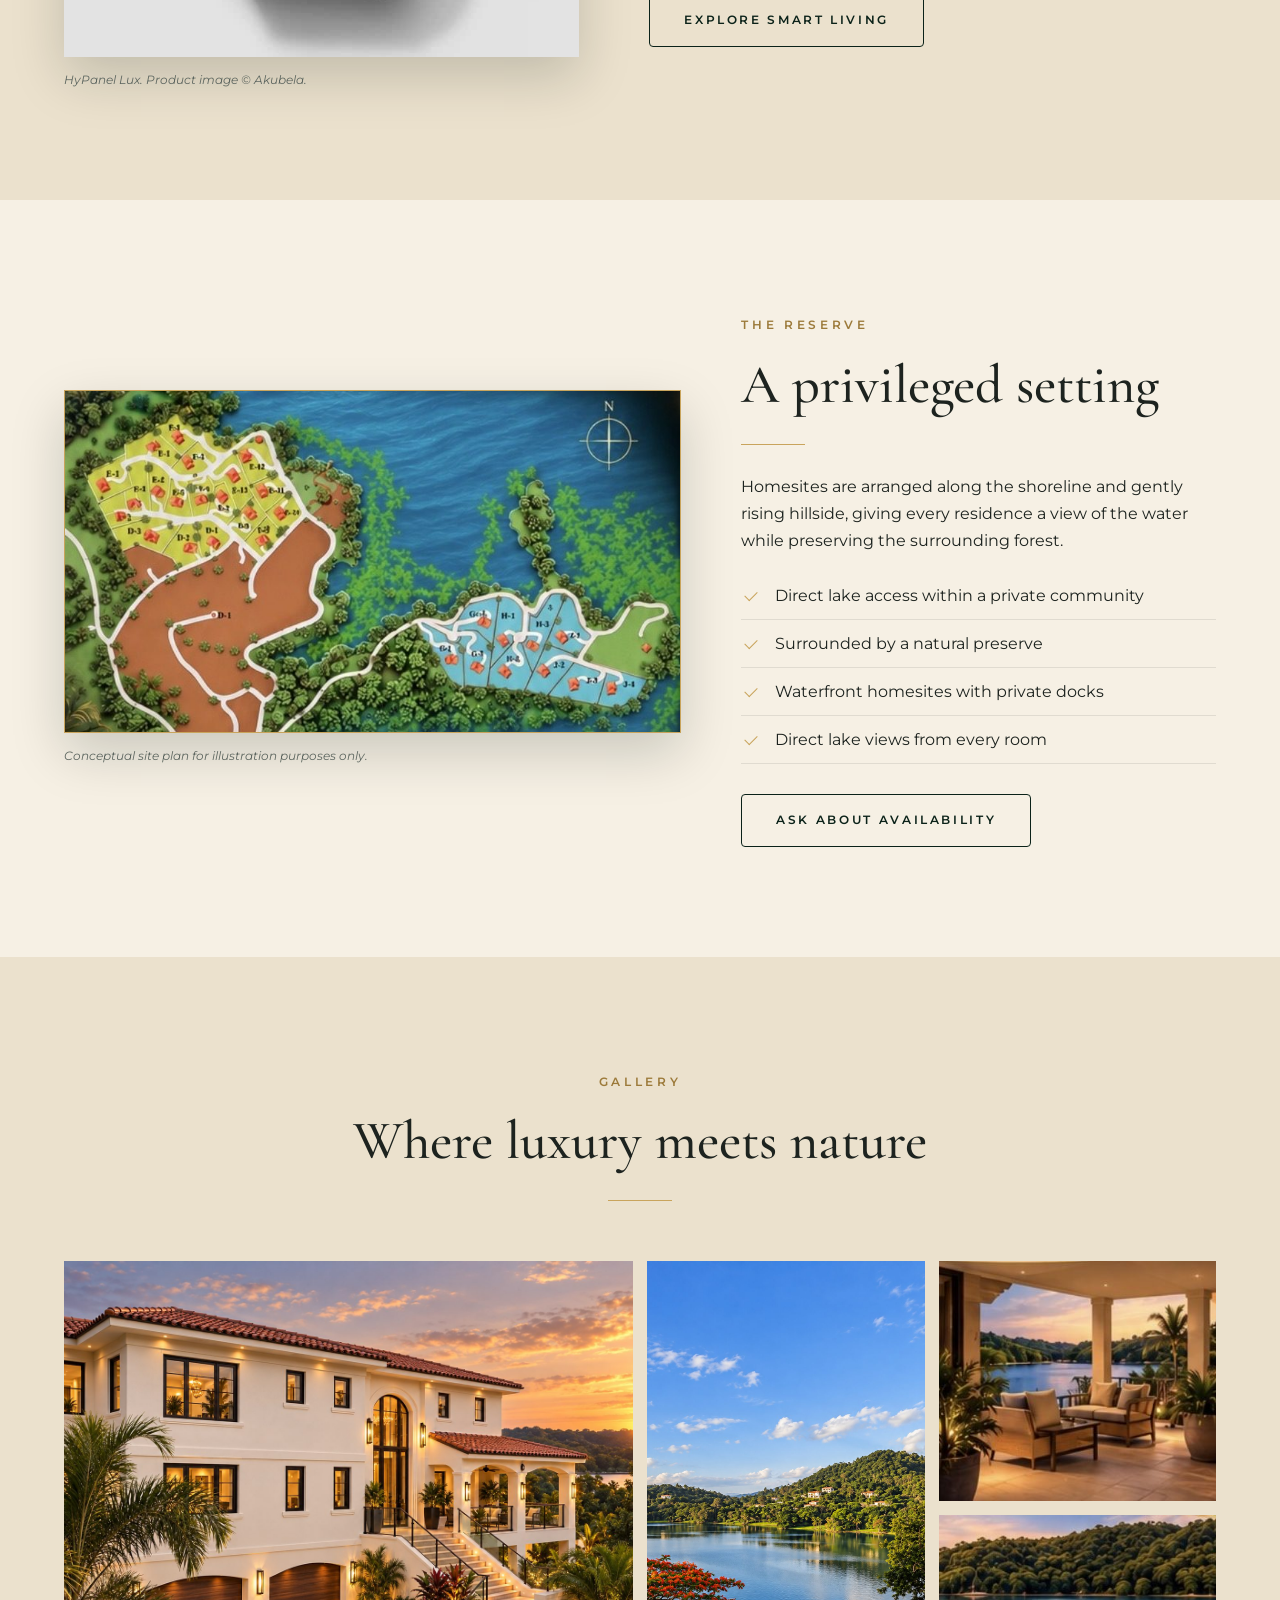
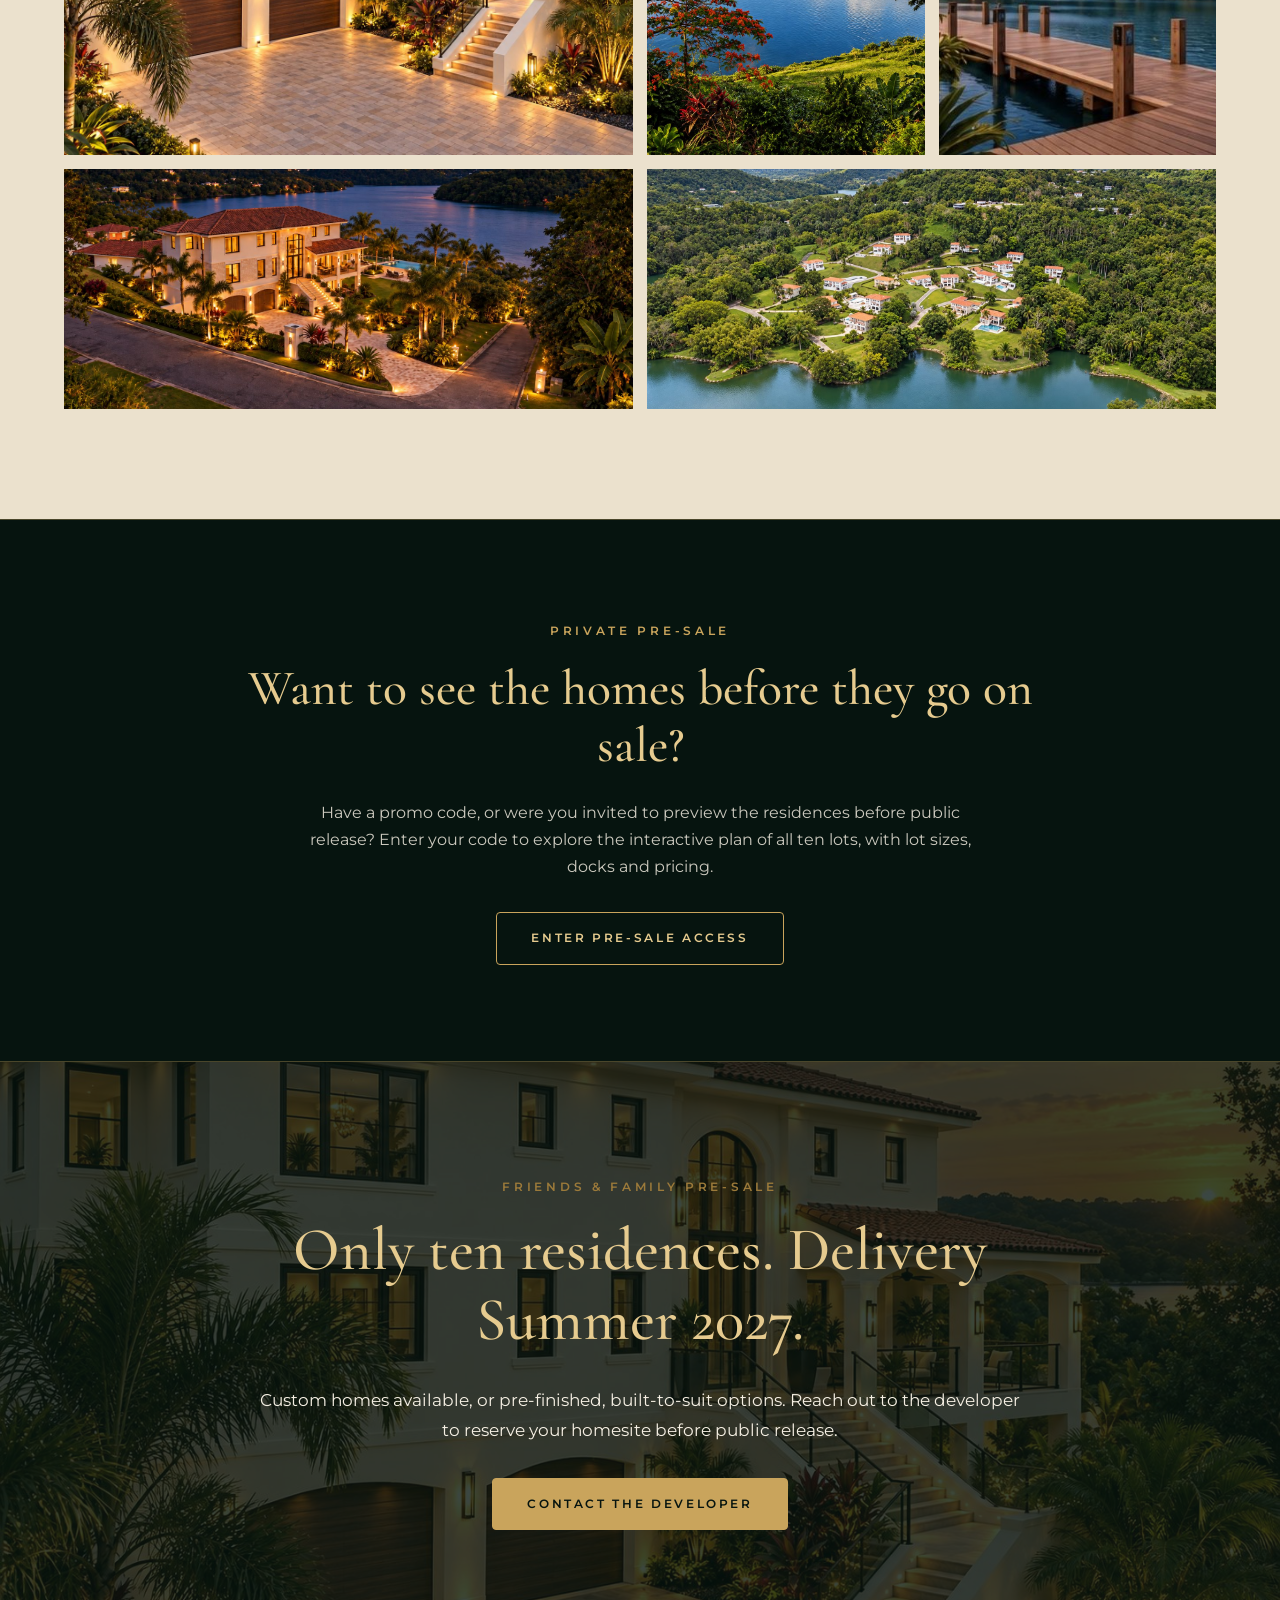
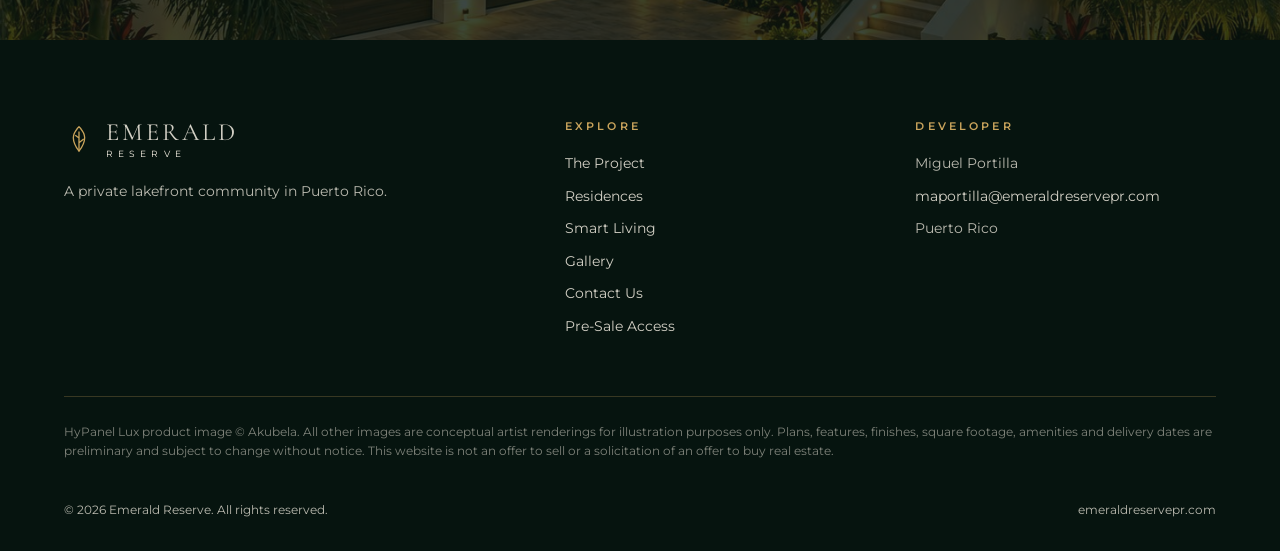
==== commit fc02f92e: "Add private pre-sale access page with interactive lot map Co-Authored-By: Claude Sonnet 5.5 <noreply" ====
--- a/index.html
+++ b/index.html
@@ -18,6 +18,7 @@
   <link rel="preconnect" href="https://fonts.gstatic.com" crossorigin>
   <link href="https://fonts.googleapis.com/css2?family=Cormorant+Garamond:wght@400;500;600&family=Montserrat:wght@300;400;500;600&display=swap" rel="stylesheet">
   <link rel="stylesheet" href="css/styles.css">
+  <link rel="stylesheet" href="css/presale.css">
 </head>
 <body>
 
@@ -280,6 +281,16 @@
       </div>
     </section>
 
+    <!-- Pre-sale access -->
+    <section class="presale-band" id="presale">
+      <div class="container reveal">
+        <span class="eyebrow">Private Pre-Sale</span>
+        <h2>Want to see the homes before they go on sale?</h2>
+        <p>Have a promo code, or were you invited to preview the residences before public release? Enter your code to explore the interactive plan of all ten lots, with lot sizes, docks and pricing.</p>
+        <a href="pre-sale.html" class="btn btn-outline">Enter Pre-Sale Access</a>
+      </div>
+    </section>
+
     <!-- CTA -->
     <section class="cta">
       <div class="container reveal">
@@ -309,6 +320,7 @@
             <li><a href="smart-living.html">Smart Living</a></li>
             <li><a href="index.html#gallery">Gallery</a></li>
             <li><a href="contact.html">Contact Us</a></li>
+            <li><a href="pre-sale.html">Pre-Sale Access</a></li>
           </ul>
         </div>
         <div>
--- a/css/presale.css
+++ b/css/presale.css
@@ -0,0 +1,24 @@
+
+/* Pre-sale access */
+.sr-only { position: absolute; width: 1px; height: 1px; padding: 0; margin: -1px; overflow: hidden; clip: rect(0,0,0,0); border: 0; }
+.presale-band { background: var(--emerald-950); color: var(--cream); text-align: center; padding: 96px 0; border-top: 1px solid rgba(201, 164, 92, 0.35); border-bottom: 1px solid rgba(201, 164, 92, 0.35); }
+.presale-band .eyebrow { color: var(--gold); }
+.presale-band h2 { font-size: clamp(2rem, 4.2vw, 3.1rem); color: var(--gold-light); max-width: 820px; margin-left: auto; margin-right: auto; }
+.presale-band p { max-width: 680px; margin: 0 auto 32px; color: rgba(246, 240, 228, 0.82); }
+.presale-hero { padding-bottom: 70px; }
+.presale-section { padding: 70px 0 100px; background: var(--cream); }
+.gate { max-width: 520px; margin: 0 auto; text-align: center; background: var(--white); border: 1px solid var(--cream-dark); box-shadow: var(--shadow); padding: 48px 40px 40px; }
+.gate h2 { font-size: 2.2rem; color: var(--emerald-900); margin-bottom: 0; }
+.gate .divider { margin: 20px auto 28px; }
+.gate form { display: flex; flex-direction: column; gap: 14px; }
+.gate input { font-family: var(--sans); font-size: 1rem; padding: 15px 18px; border: 1px solid var(--cream-dark); background: var(--cream); color: var(--ink); text-align: center; letter-spacing: .12em; border-radius: var(--radius); }
+.gate input:focus { outline: 2px solid var(--gold); outline-offset: 1px; background: #fff; }
+.gate .btn { cursor: pointer; }
+.gate-msg { min-height: 1.6em; margin: 16px 0 0; font-size: .86rem; color: #9b3b2e; }
+.gate-help { font-size: .84rem; color: var(--muted); margin: 6px 0 0; }
+.gate-help a { color: var(--gold-dark); }
+.gate.shake { animation: gate-shake .35s; }
+@keyframes gate-shake { 20% { transform: translateX(-8px); } 50% { transform: translateX(8px); } 80% { transform: translateX(-4px); } }
+.viewer-head { text-align: center; margin-bottom: 34px; }
+.viewer-head h2 { font-size: clamp(2rem, 4vw, 3rem); color: var(--emerald-900); }
+.viewer-head p { max-width: 640px; margin: 0 auto; color: var(--muted); }
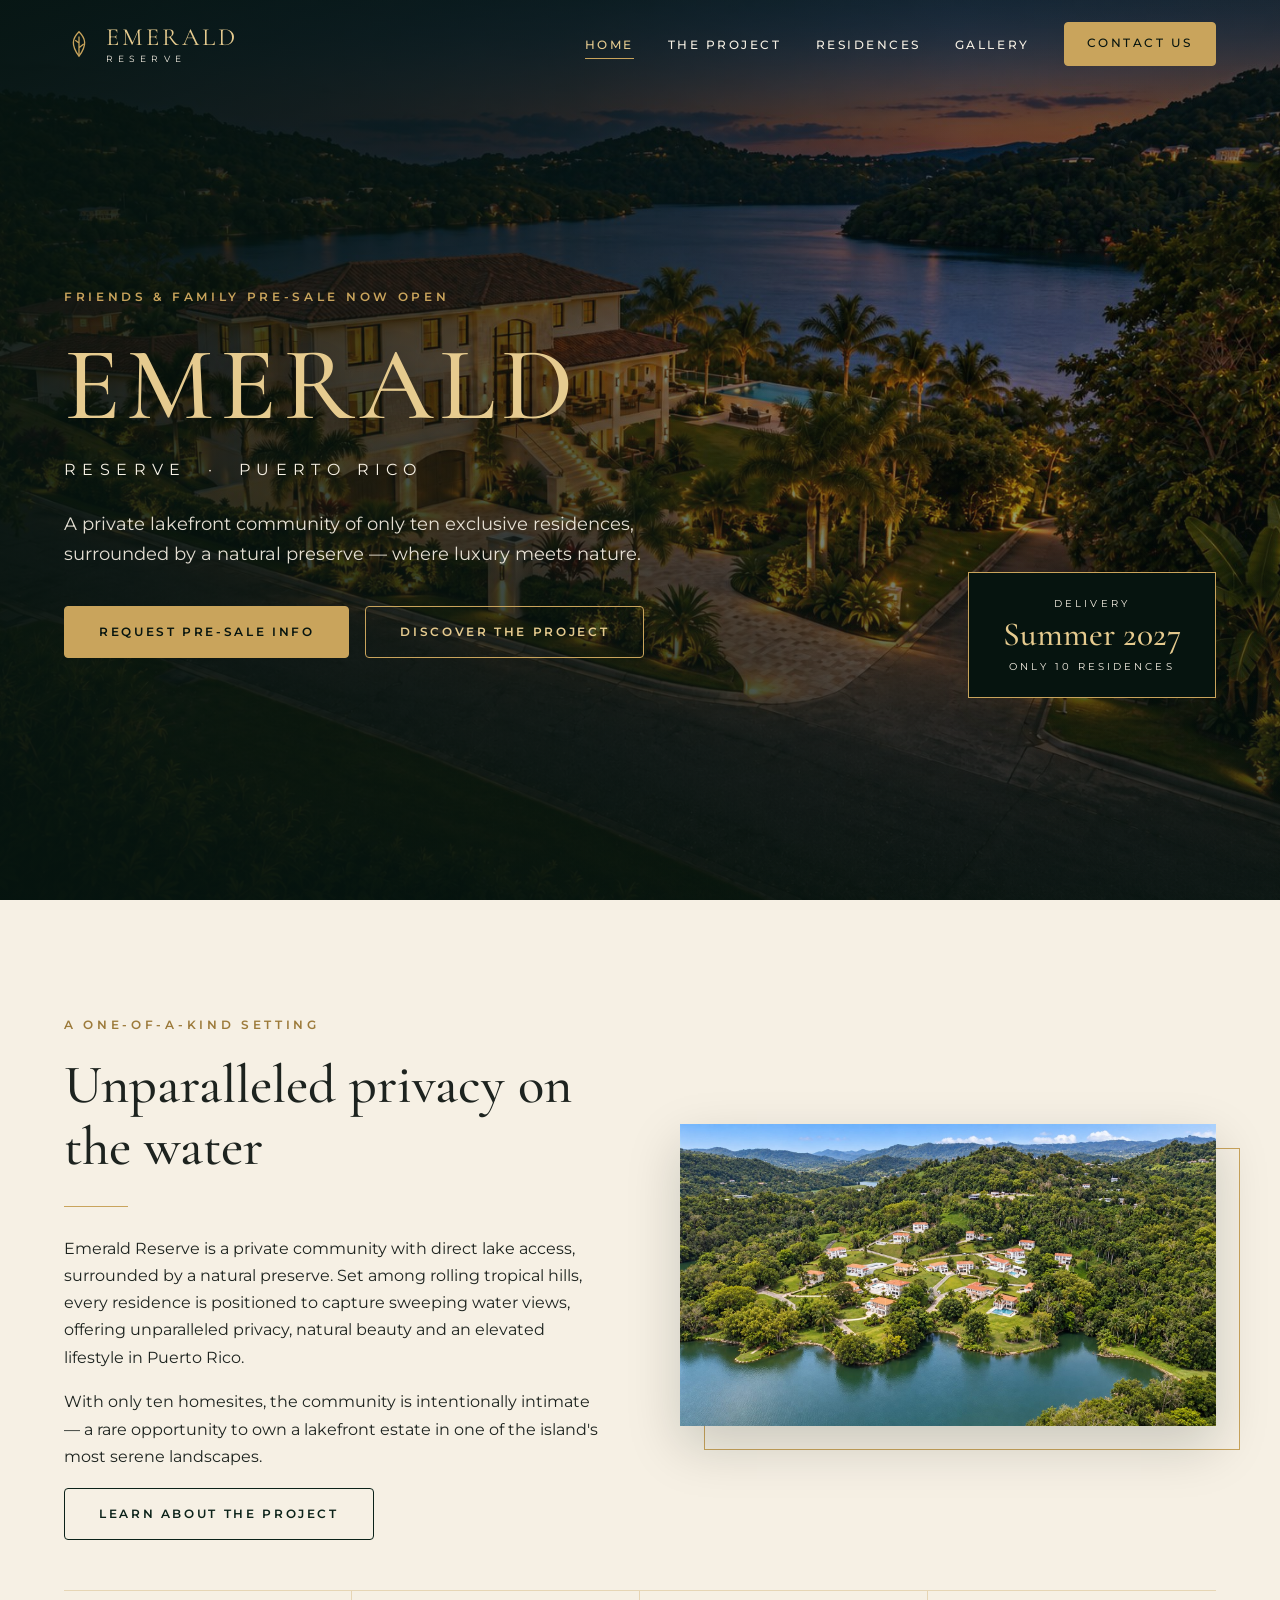
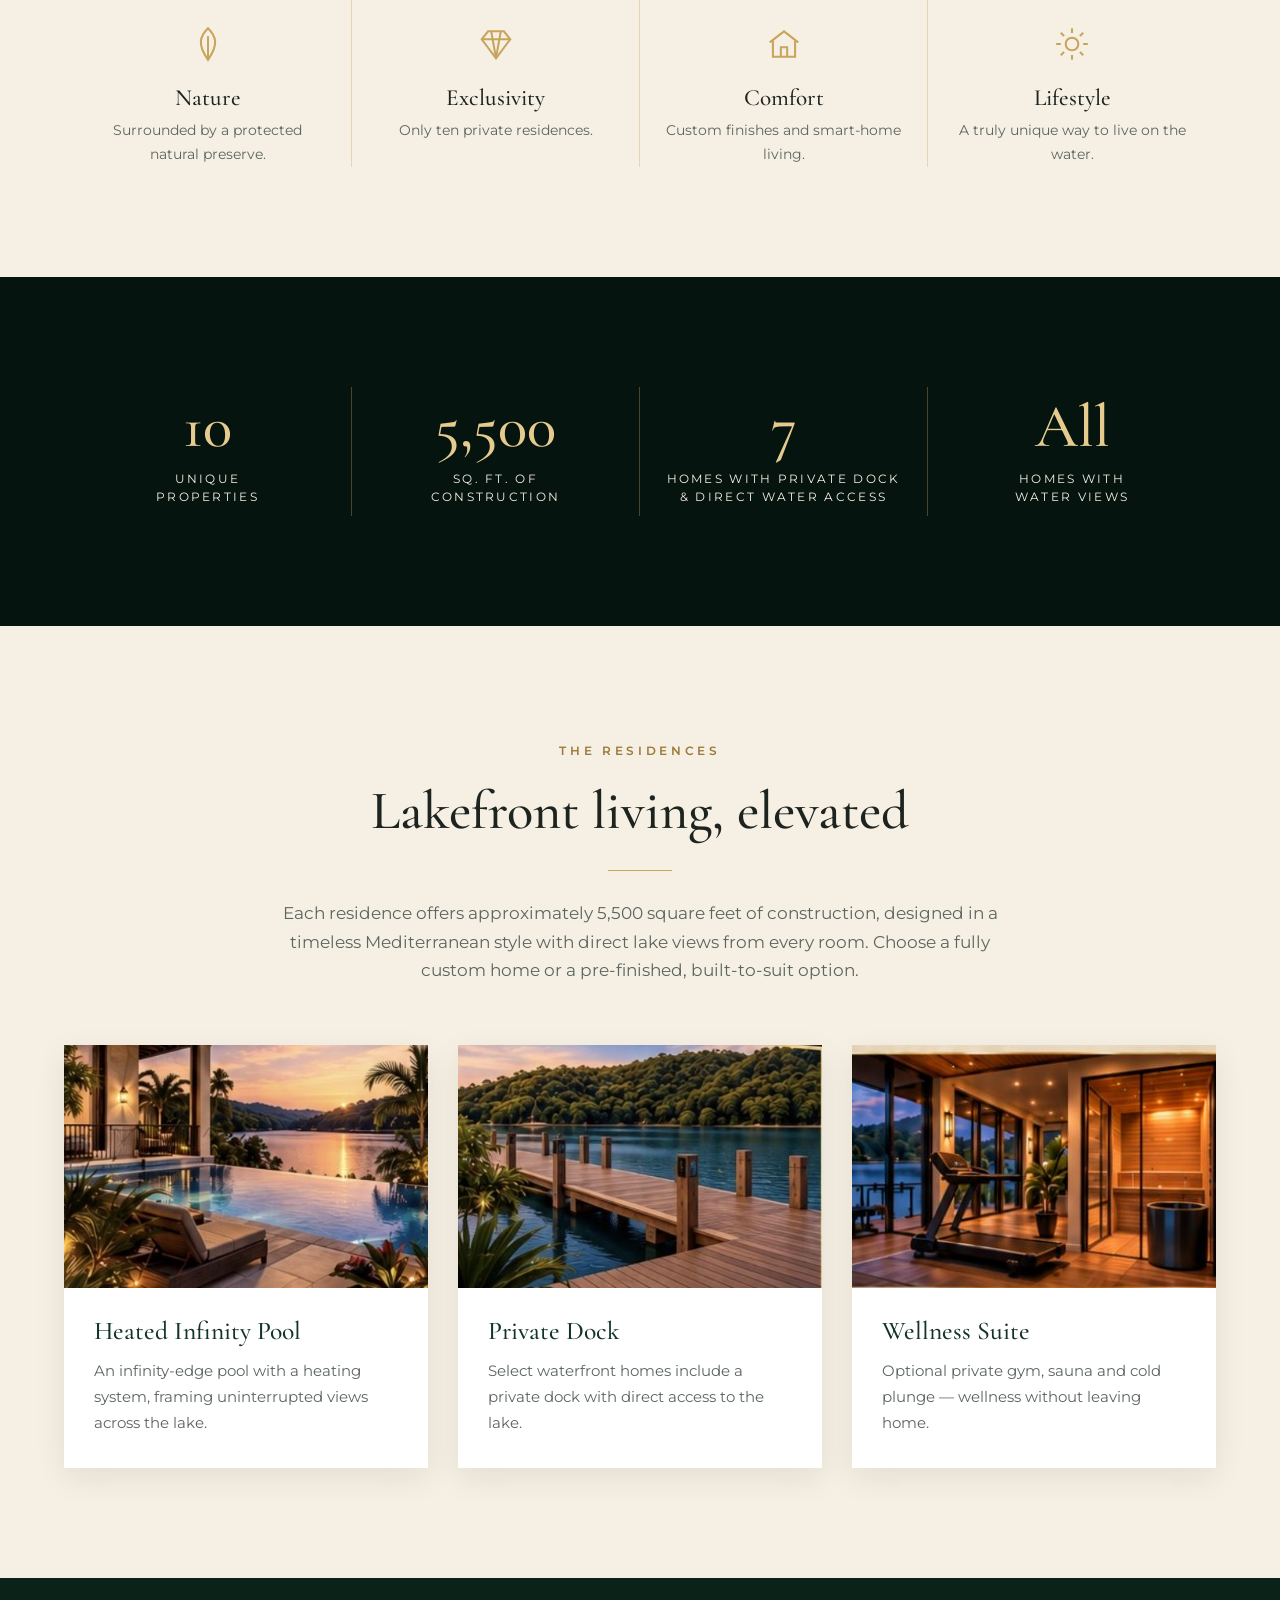
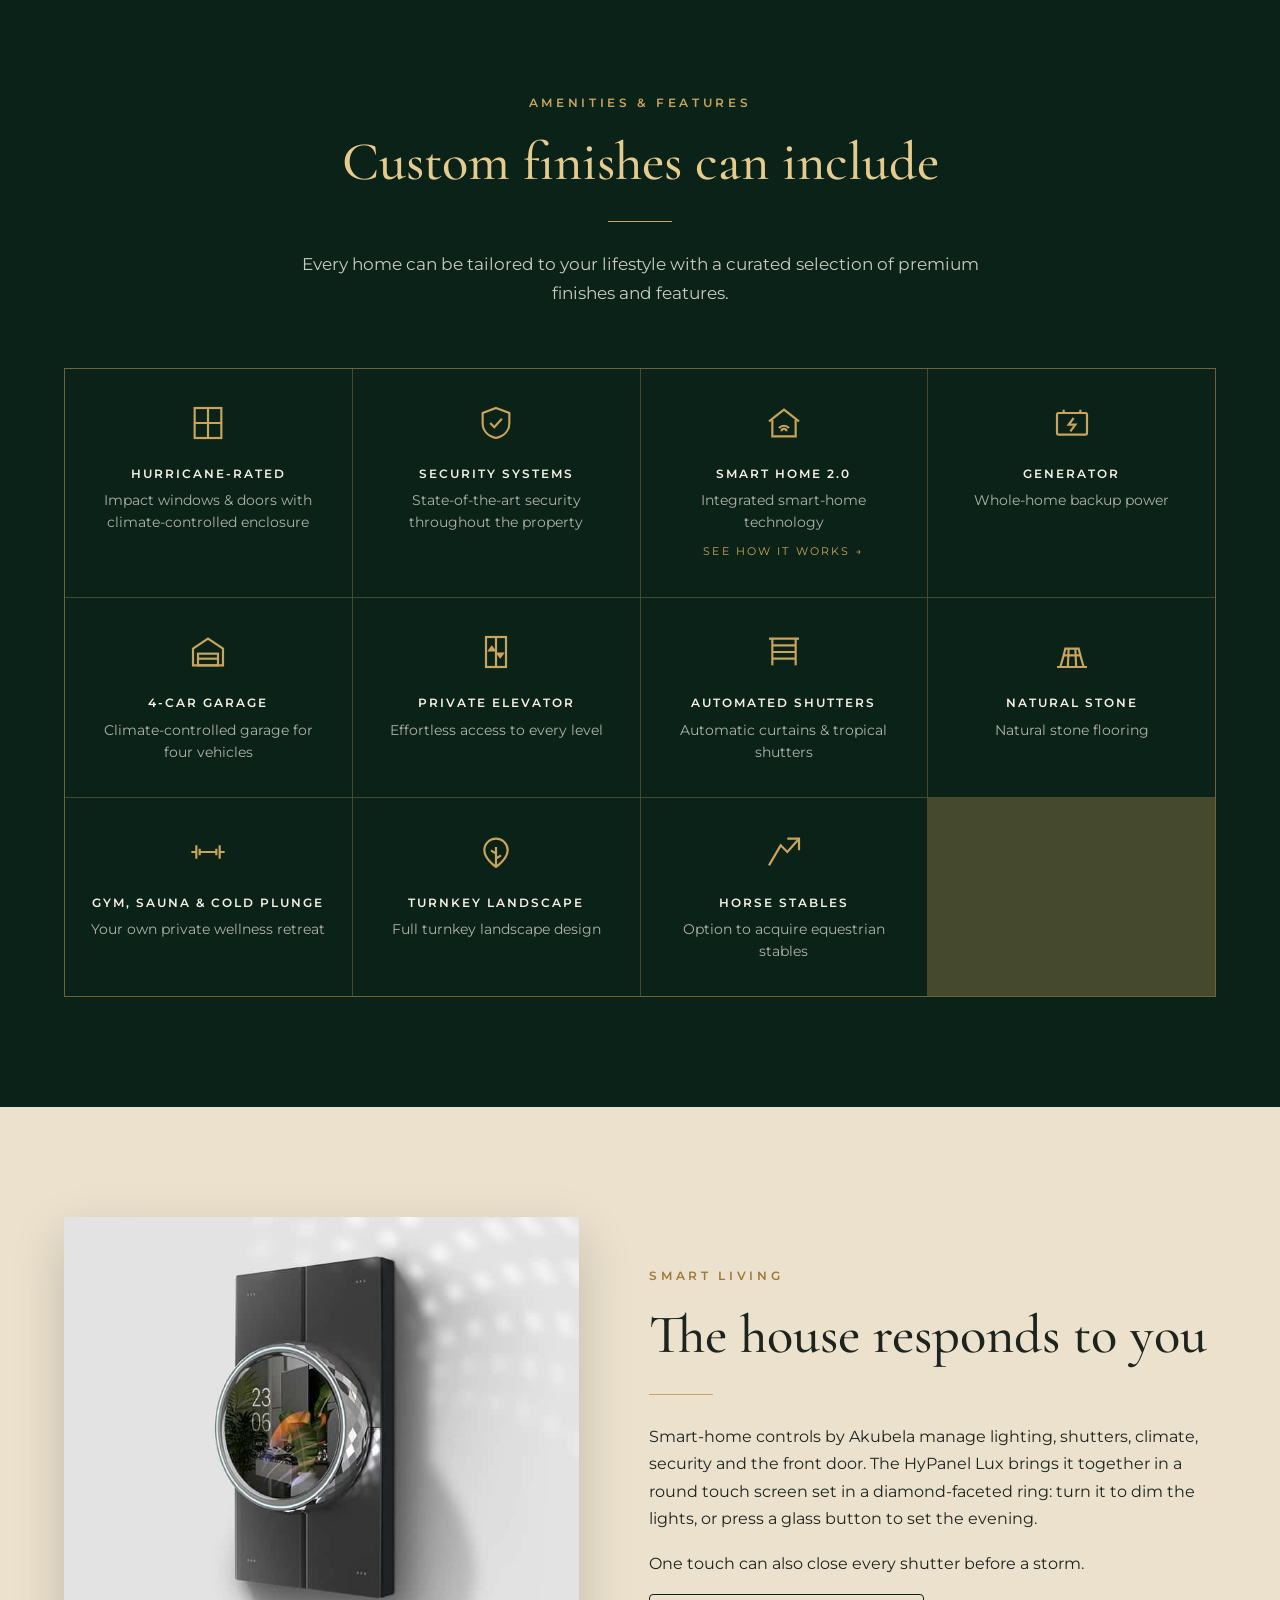
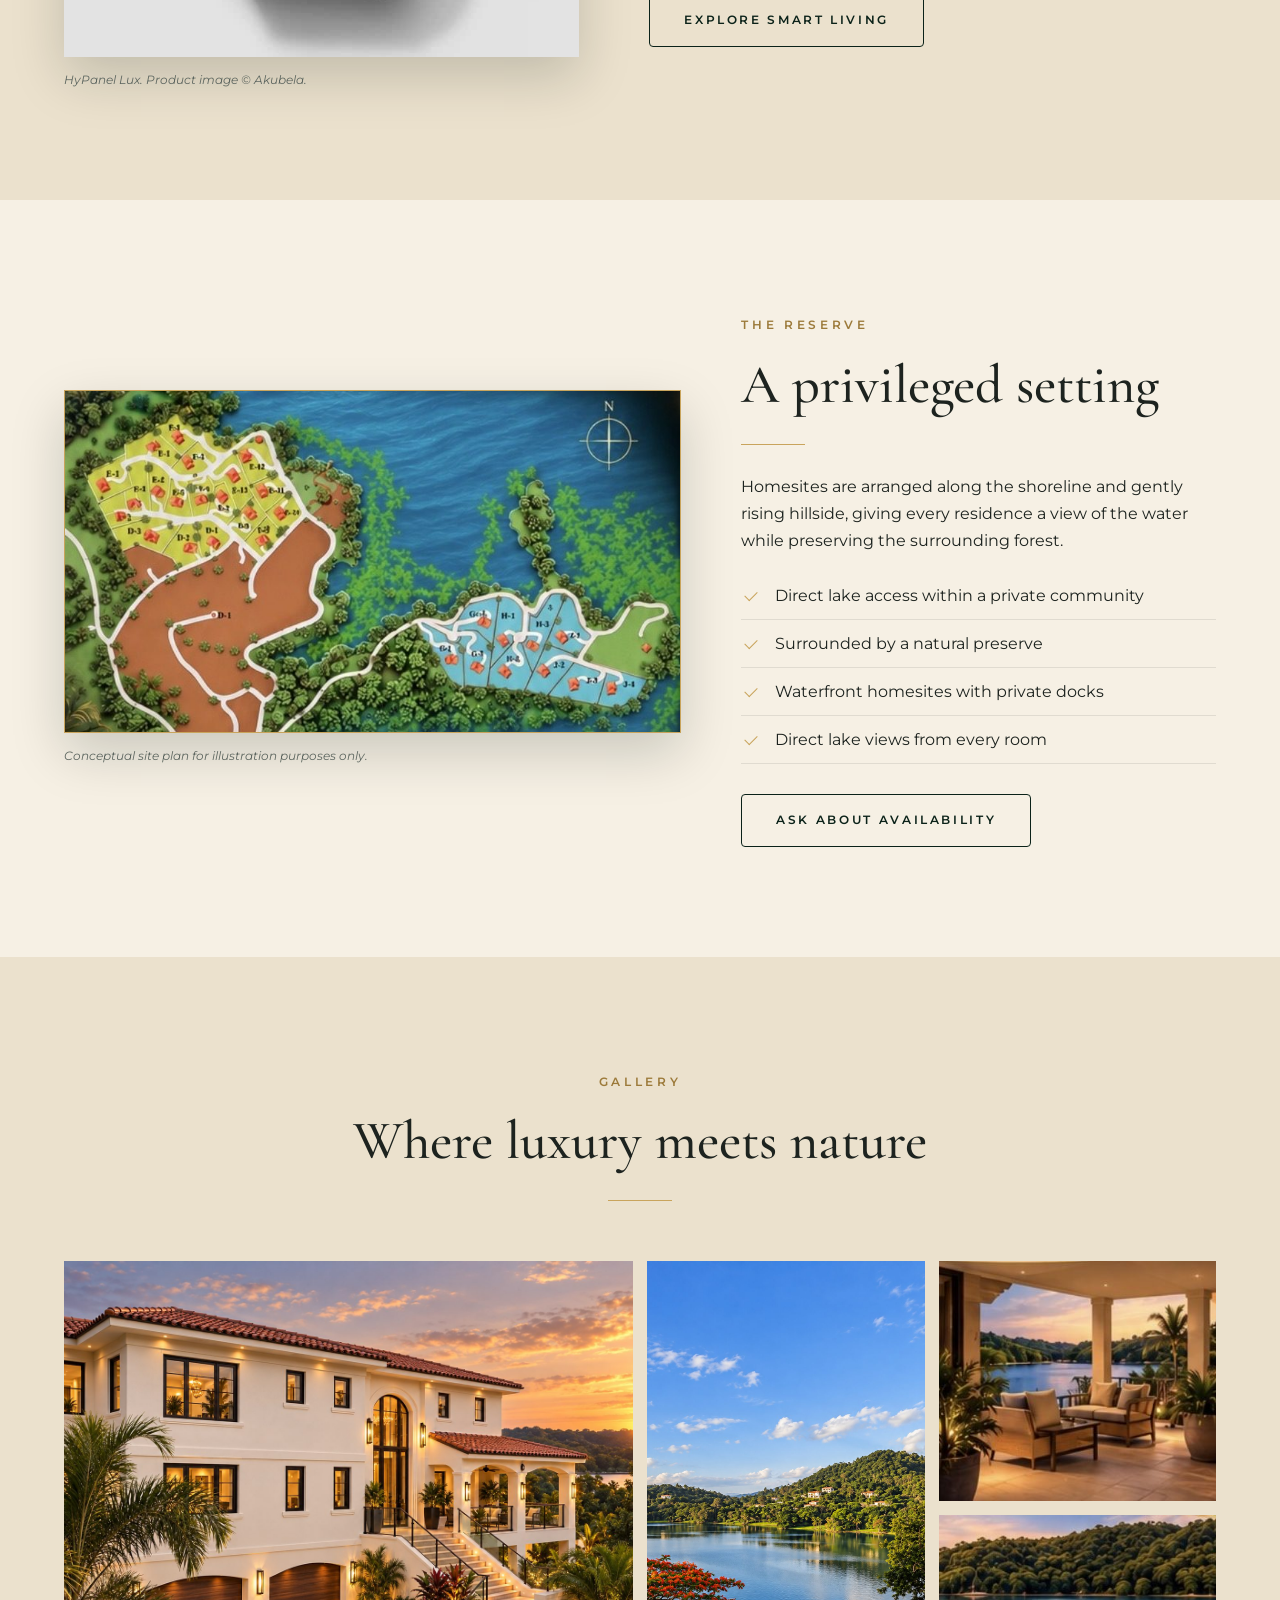
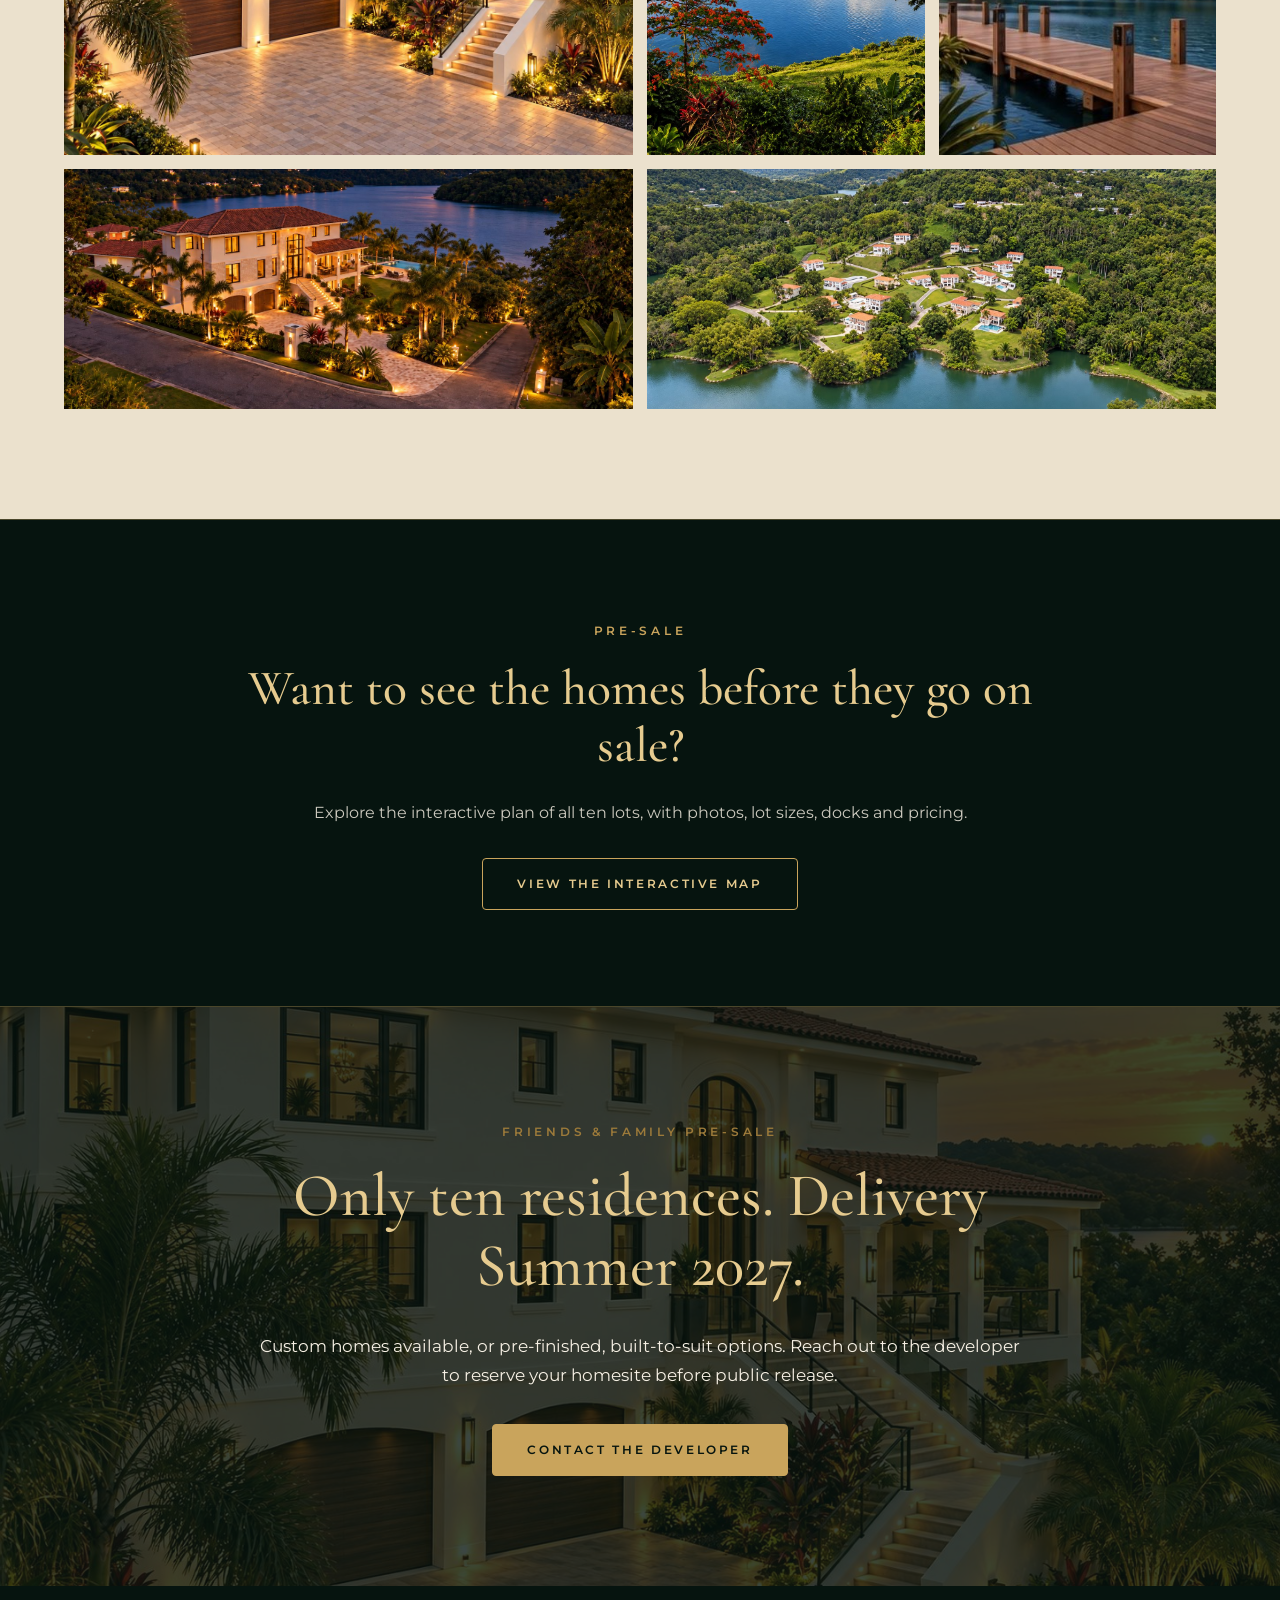
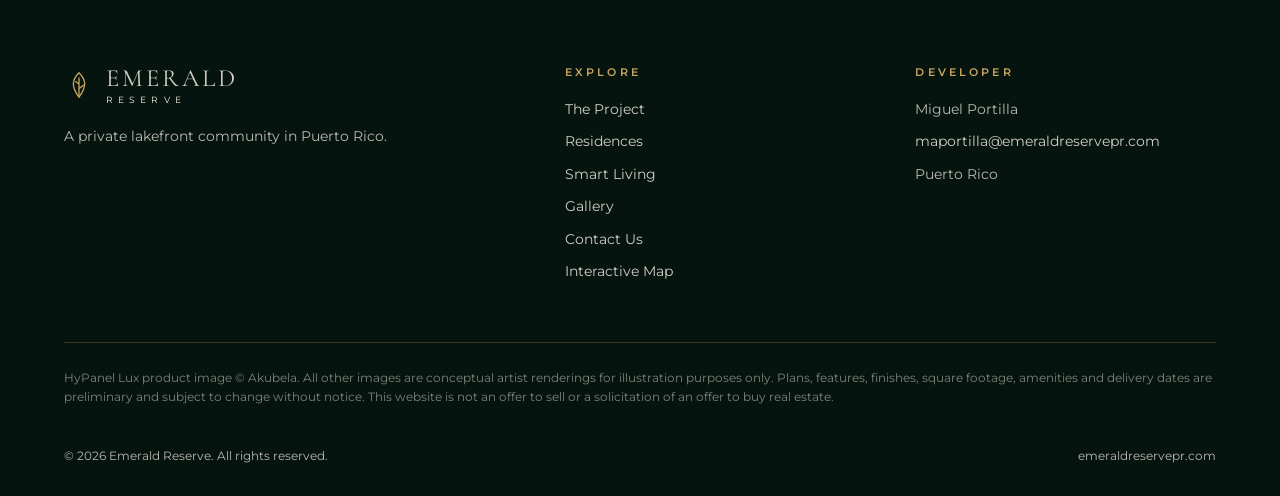
==== commit 37584a0f: "Open the interactive lot map to everyone: remove the access code step Co-Authored-By: Claude Sonnet " ====
--- a/index.html
+++ b/index.html
@@ -284,10 +284,10 @@
     <!-- Pre-sale access -->
     <section class="presale-band" id="presale">
       <div class="container reveal">
-        <span class="eyebrow">Private Pre-Sale</span>
+        <span class="eyebrow">Pre-Sale</span>
         <h2>Want to see the homes before they go on sale?</h2>
-        <p>Have a promo code, or were you invited to preview the residences before public release? Enter your code to explore the interactive plan of all ten lots, with lot sizes, docks and pricing.</p>
-        <a href="pre-sale.html" class="btn btn-outline">Enter Pre-Sale Access</a>
+        <p>Explore the interactive plan of all ten lots, with photos, lot sizes, docks and pricing.</p>
+        <a href="pre-sale.html" class="btn btn-outline">View the Interactive Map</a>
       </div>
     </section>
 
@@ -320,7 +320,7 @@
             <li><a href="smart-living.html">Smart Living</a></li>
             <li><a href="index.html#gallery">Gallery</a></li>
             <li><a href="contact.html">Contact Us</a></li>
-            <li><a href="pre-sale.html">Pre-Sale Access</a></li>
+            <li><a href="pre-sale.html">Interactive Map</a></li>
           </ul>
         </div>
         <div>
--- a/css/presale.css
+++ b/css/presale.css
@@ -7,18 +7,65 @@
 .presale-band p { max-width: 680px; margin: 0 auto 32px; color: rgba(246, 240, 228, 0.82); }
 .presale-hero { padding-bottom: 70px; }
 .presale-section { padding: 70px 0 100px; background: var(--cream); }
-.gate { max-width: 520px; margin: 0 auto; text-align: center; background: var(--white); border: 1px solid var(--cream-dark); box-shadow: var(--shadow); padding: 48px 40px 40px; }
-.gate h2 { font-size: 2.2rem; color: var(--emerald-900); margin-bottom: 0; }
-.gate .divider { margin: 20px auto 28px; }
-.gate form { display: flex; flex-direction: column; gap: 14px; }
-.gate input { font-family: var(--sans); font-size: 1rem; padding: 15px 18px; border: 1px solid var(--cream-dark); background: var(--cream); color: var(--ink); text-align: center; letter-spacing: .12em; border-radius: var(--radius); }
-.gate input:focus { outline: 2px solid var(--gold); outline-offset: 1px; background: #fff; }
-.gate .btn { cursor: pointer; }
-.gate-msg { min-height: 1.6em; margin: 16px 0 0; font-size: .86rem; color: #9b3b2e; }
-.gate-help { font-size: .84rem; color: var(--muted); margin: 6px 0 0; }
-.gate-help a { color: var(--gold-dark); }
-.gate.shake { animation: gate-shake .35s; }
-@keyframes gate-shake { 20% { transform: translateX(-8px); } 50% { transform: translateX(8px); } 80% { transform: translateX(-4px); } }
 .viewer-head { text-align: center; margin-bottom: 34px; }
 .viewer-head h2 { font-size: clamp(2rem, 4vw, 3rem); color: var(--emerald-900); }
 .viewer-head p { max-width: 640px; margin: 0 auto; color: var(--muted); }
+
+/* Interactive lot map */
+.ps{--ps-card:#fffdf8;--ps-line:#d9d0bb;--ps-lot:#e3ead9;--ps-lot-photo:#cfe0bf;--ps-stroke:#4d7a3a;--ps-sel:#9c7a3a;--ps-lake:#cfe1ea;--ps-lake-ink:#4a7489;color:var(--ink);font-family:var(--sans)}
+.ps *{box-sizing:border-box}
+.ps .wrap{display:grid;grid-template-columns:1fr;gap:22px}
+@media(min-width:900px){.ps .wrap{grid-template-columns:minmax(0,1.25fr) minmax(330px,.75fr);align-items:start}}
+.ps .mapcard{background:var(--ps-card);border:1px solid var(--ps-line);padding:10px;position:relative;box-shadow:var(--shadow)}
+.ps svg{display:block;width:100%;height:auto;touch-action:manipulation}
+.ps .lot{fill:var(--ps-lot);stroke:var(--ps-stroke);stroke-width:2.2;stroke-dasharray:9 5;cursor:pointer;transition:fill .15s}
+.ps .lot.has{fill:var(--ps-lot-photo)}
+.ps .lot:focus{outline:none}.ps .lot:focus-visible{outline:2px solid var(--gold)}.ps .lot:hover{fill:#f1e3c1}
+.ps .lot.sel{fill:#ecd8a6;stroke:var(--ps-sel);stroke-dasharray:none;stroke-width:3.5}
+.ps .badge{pointer-events:none}
+.ps .badge circle{fill:#fff;stroke:var(--emerald-800);stroke-width:2.5}
+.ps .badge text{font:600 22px Montserrat,sans-serif;fill:var(--emerald-800);text-anchor:middle;dominant-baseline:central}
+.ps .badge.sel circle{fill:var(--ps-sel);stroke:var(--ps-sel)}
+.ps .badge.sel text{fill:#fff}
+.ps .cam{pointer-events:none;fill:var(--ps-stroke)}
+.ps .lbl{font:500 15px Montserrat,sans-serif;fill:#7d8579;letter-spacing:.08em;text-transform:uppercase}
+.ps .lake-lbl{font:italic 600 24px "Cormorant Garamond",serif;fill:var(--ps-lake-ink);letter-spacing:.12em}
+.ps .legend{display:flex;flex-wrap:wrap;gap:14px;font-size:.78rem;color:var(--muted);padding:10px 6px 2px}
+.ps .legend span{display:inline-flex;align-items:center;gap:6px}
+.ps .sw{width:14px;height:14px;border:1.5px solid var(--ps-lake-ink);background:var(--ps-lake);display:inline-block}
+.ps .hint{font-size:.8rem;color:var(--muted);text-align:center;margin:10px 0 0}
+.ps .panel{background:var(--ps-card);border:1px solid var(--ps-line);overflow:hidden;box-shadow:var(--shadow)}
+.ps .panel .empty{padding:34px 26px;color:var(--muted);font-size:.95rem;line-height:1.6}
+.ps .gallery{position:relative;background:#e8e3d6;aspect-ratio:4/3;display:block;margin:0}
+.ps .gallery img{width:100%;height:100%;object-fit:cover;display:block;cursor:zoom-in}
+.ps .gallery .none{position:absolute;inset:0;display:flex;flex-direction:column;align-items:center;justify-content:center;color:var(--muted);font-size:.9rem;gap:6px}
+.ps .pnav{position:absolute;top:50%;transform:translateY(-50%);width:40px;height:40px;border-radius:50%;border:none;background:rgba(255,255,255,.9);font-size:20px;cursor:pointer;color:var(--ink)}
+.ps .pnav.prev{left:10px}.ps .pnav.next{right:10px}
+.ps .count{position:absolute;bottom:10px;right:10px;background:rgba(6,20,15,.62);color:#fff;font-size:.72rem;padding:3px 10px;border-radius:20px}
+.ps .info{padding:20px 24px 26px}
+.ps .info h2{font-size:2.1rem;margin:0 0 4px;color:var(--emerald-900)}
+.ps .info .kick{font-size:.68rem;letter-spacing:.3em;text-transform:uppercase;color:var(--gold-dark);font-weight:600;display:block;margin-bottom:10px}
+.ps .row{display:flex;justify-content:space-between;align-items:baseline;padding:11px 0;border-top:1px solid var(--ps-line);font-size:.92rem;gap:12px}
+.ps .row .k{color:var(--muted)}
+.ps .row .v{font-weight:600;text-align:right}
+.ps .yes{color:#2d6a8a}
+.ps .prices{display:grid;grid-template-columns:1fr 1fr;gap:10px;margin-top:18px}
+.ps .pc{border:1px solid var(--ps-line);padding:14px 14px 12px;background:#fff}
+.ps .pc.done{border-color:var(--gold);background:#fbf6ea}
+.ps .pl{font-size:.66rem;text-transform:uppercase;letter-spacing:.2em;color:var(--muted);font-weight:600}
+.ps .pp{font-family:var(--serif);font-size:1.9rem;font-weight:600;margin:2px 0 10px;color:var(--emerald-900);line-height:1.1}
+.ps .fin{border-top:1px dashed var(--ps-line);padding-top:10px}
+.ps .fm{font-size:1.05rem;font-weight:600;color:var(--gold-dark);margin-bottom:4px}
+.ps .fm span{font-size:.72rem;color:var(--muted);font-weight:500;margin-left:2px}
+.ps .fr{display:flex;justify-content:space-between;gap:6px;font-size:.72rem;color:var(--muted);padding:2px 0}
+.ps .fr b{color:var(--ink);font-weight:600}
+.ps .terms{font-size:.72rem;color:var(--muted);line-height:1.55;margin:14px 0 0}
+.ps .lotnav{display:flex;gap:8px;margin-top:18px}
+.ps .lotnav button{flex:1;padding:11px;border:1px solid var(--emerald-900);background:transparent;font:600 .68rem Montserrat,sans-serif;letter-spacing:.16em;text-transform:uppercase;cursor:pointer;color:var(--emerald-900)}
+.ps .lotnav button:hover{background:var(--emerald-900);color:var(--cream)}
+.ps .anchor{pointer-events:none;font-size:18px}
+.ps-lb{position:fixed;inset:0;background:rgba(6,14,10,.95);display:none;align-items:center;justify-content:center;z-index:200}
+.ps-lb.open{display:flex}
+.ps-lb img{max-width:96vw;max-height:88vh;object-fit:contain}
+.ps-lb .x{position:absolute;top:14px;right:18px;background:none;border:none;color:#fff;font-size:34px;cursor:pointer}
+.ps-lb .pnav{background:rgba(255,255,255,.2);color:#fff;position:absolute}
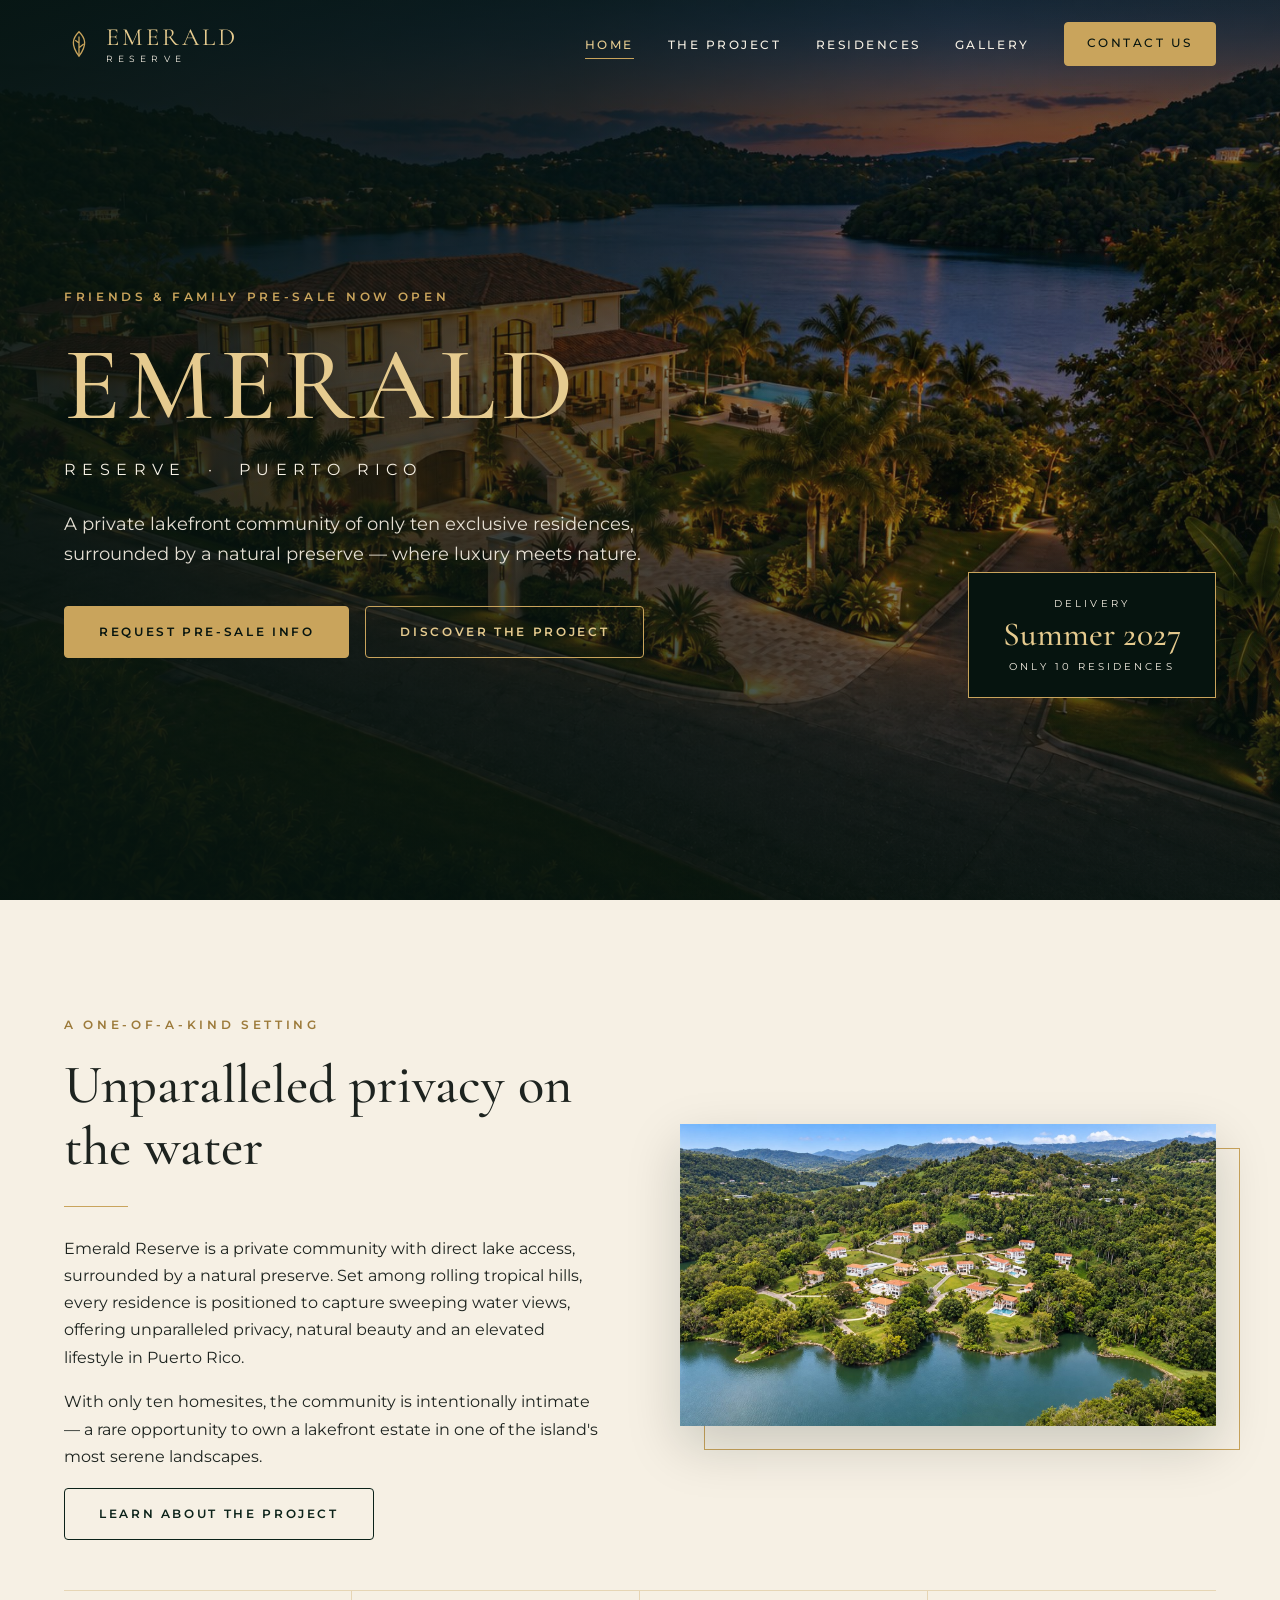
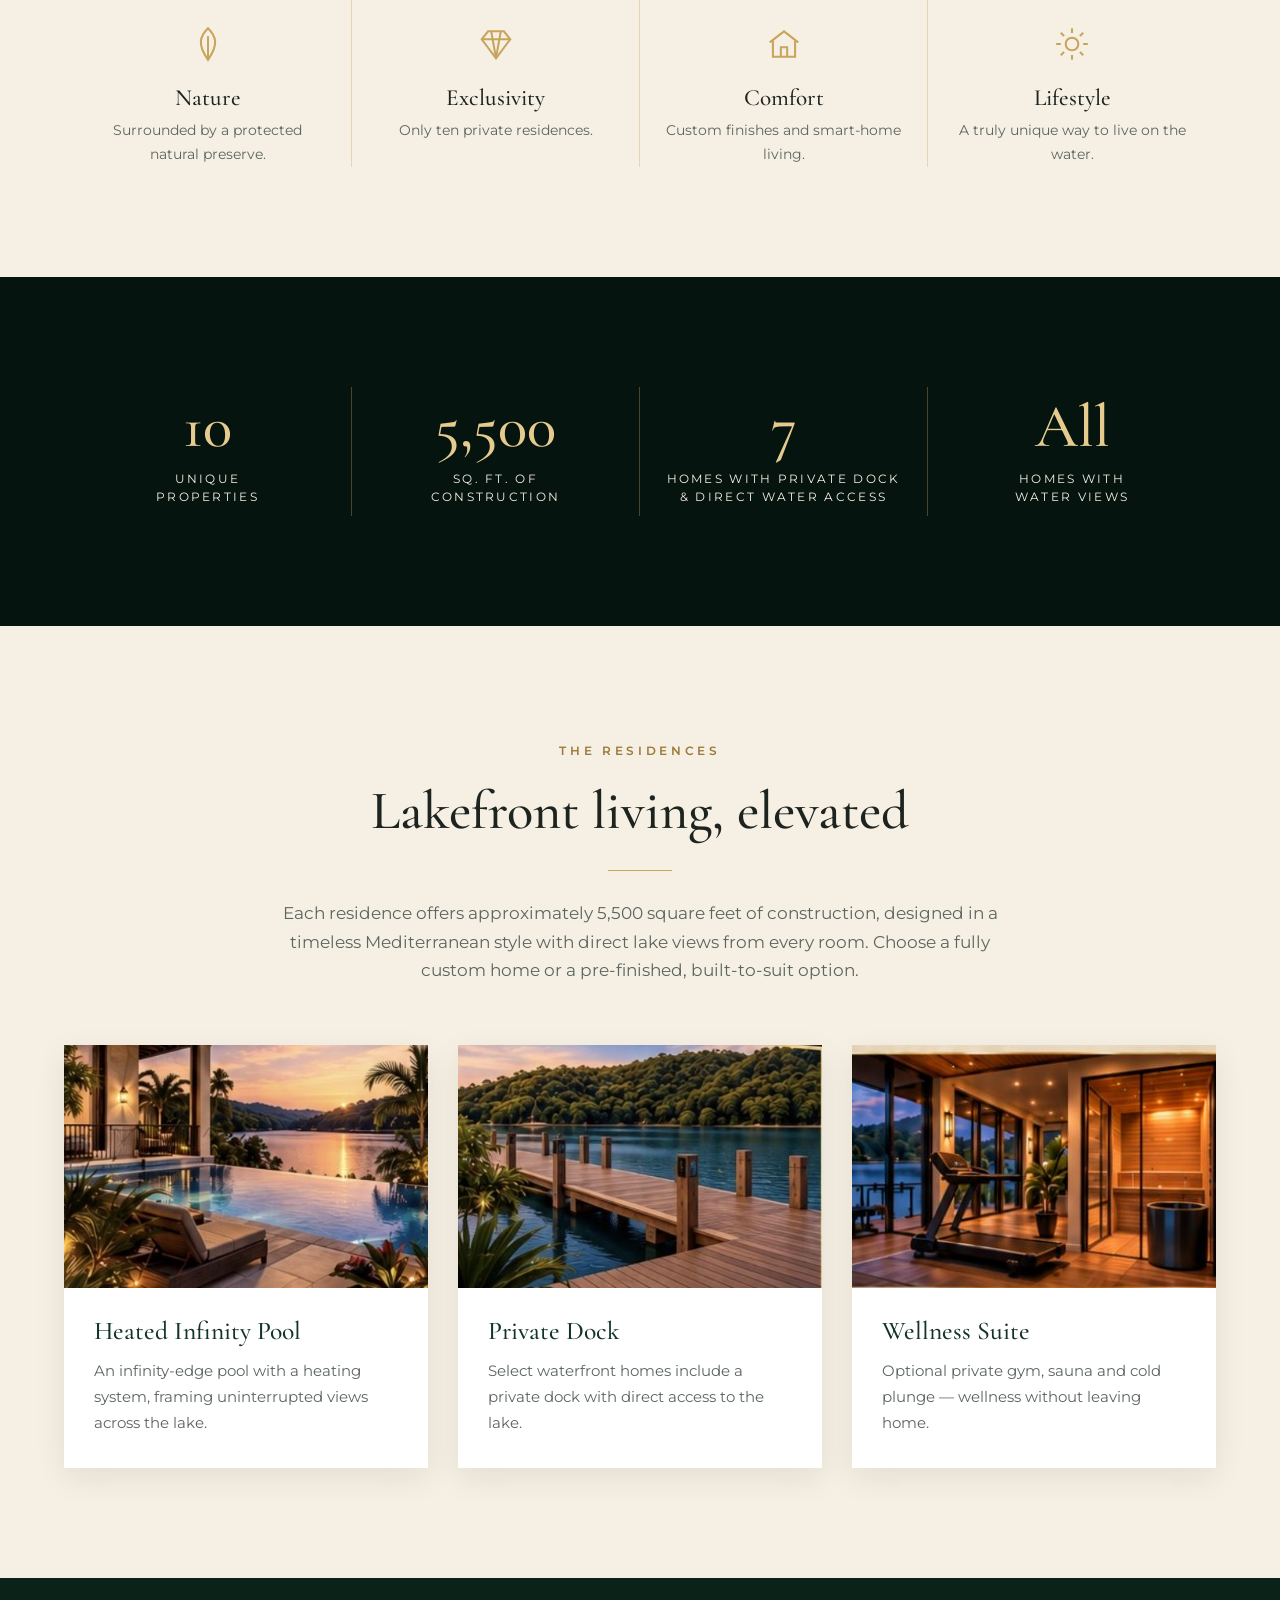
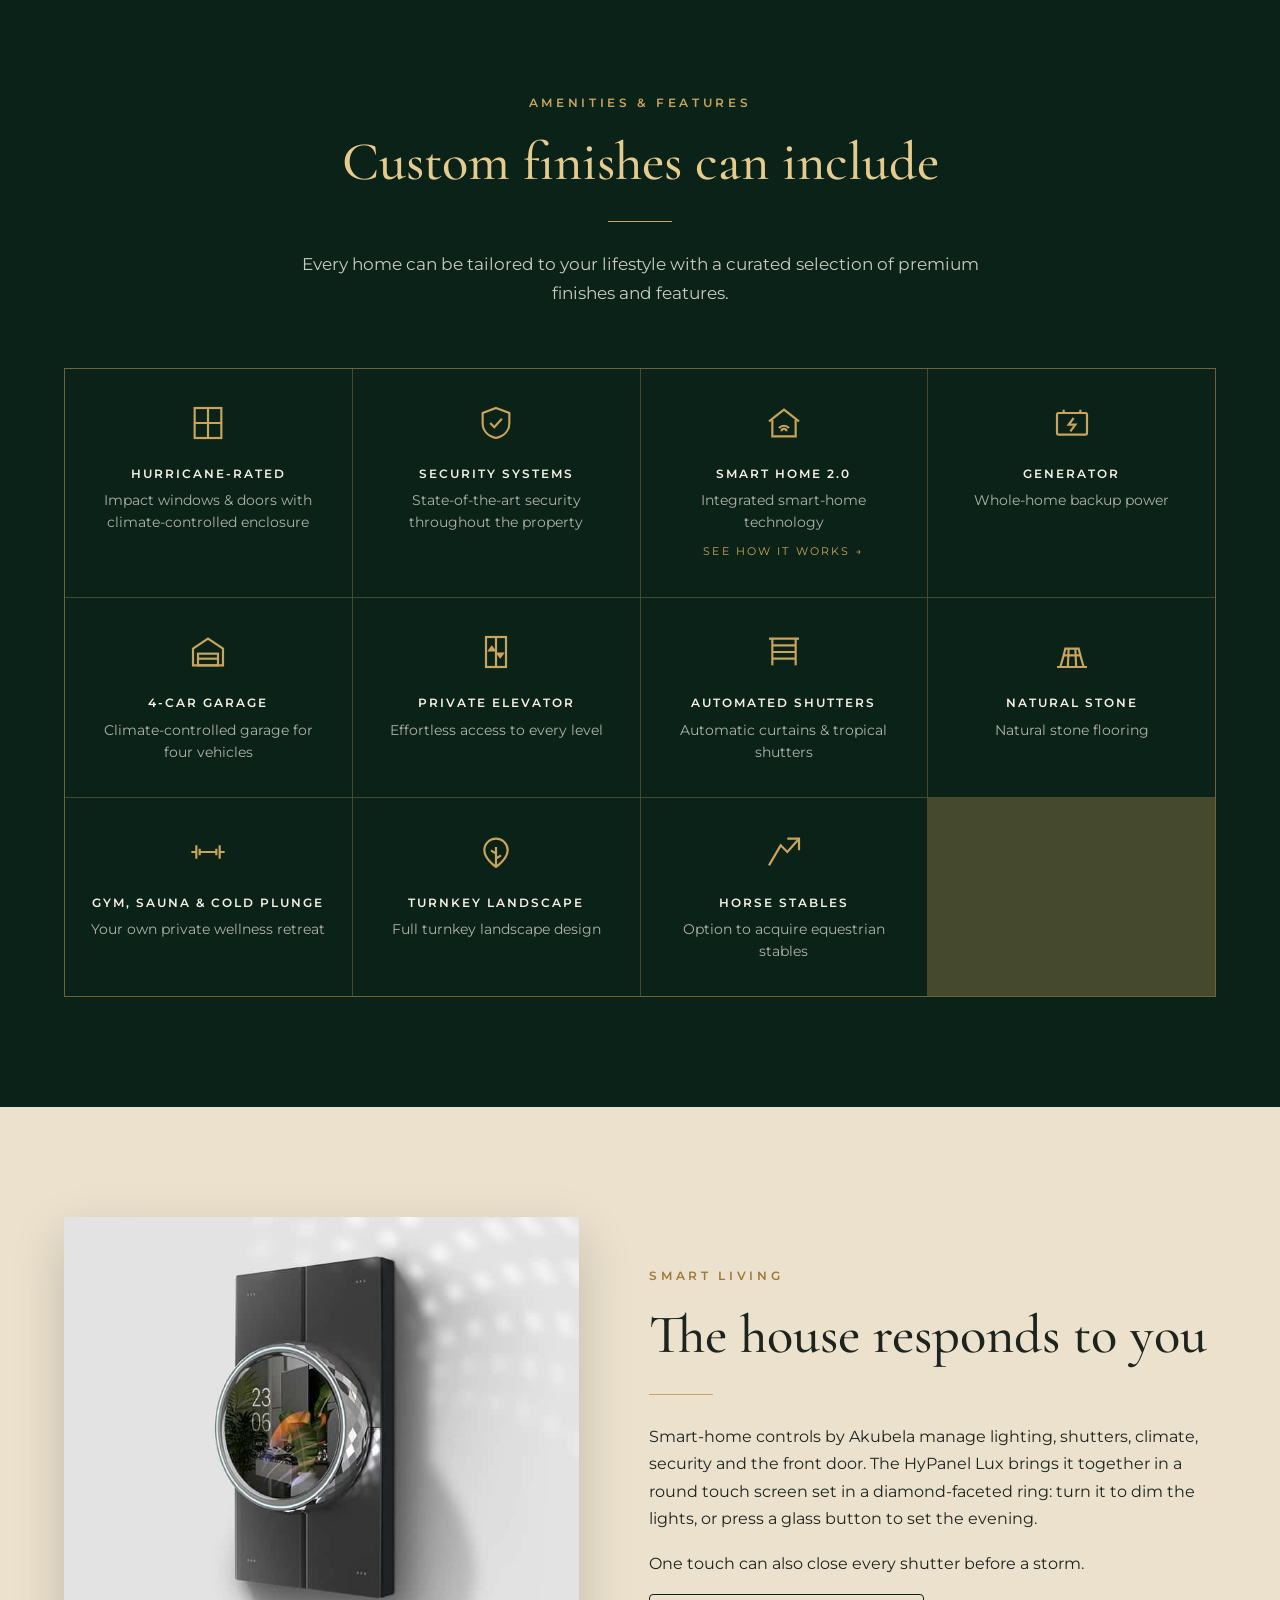
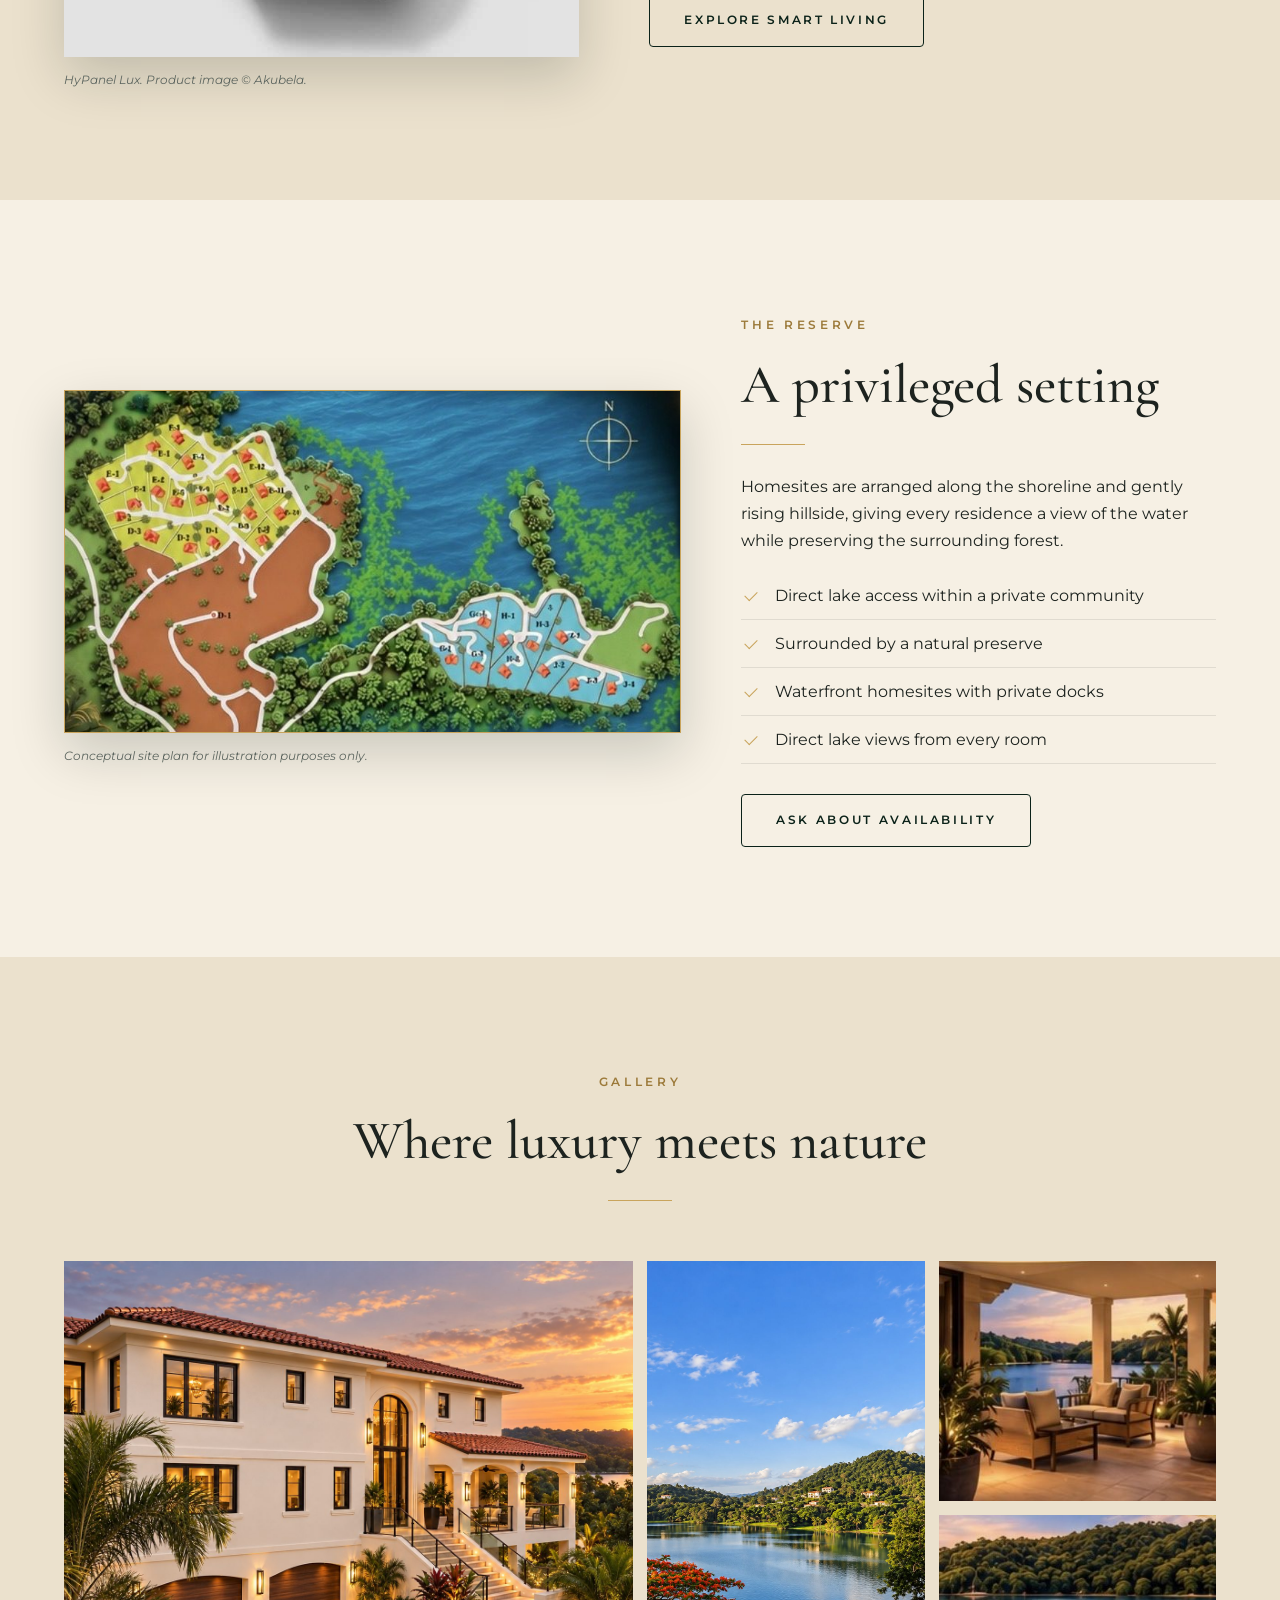
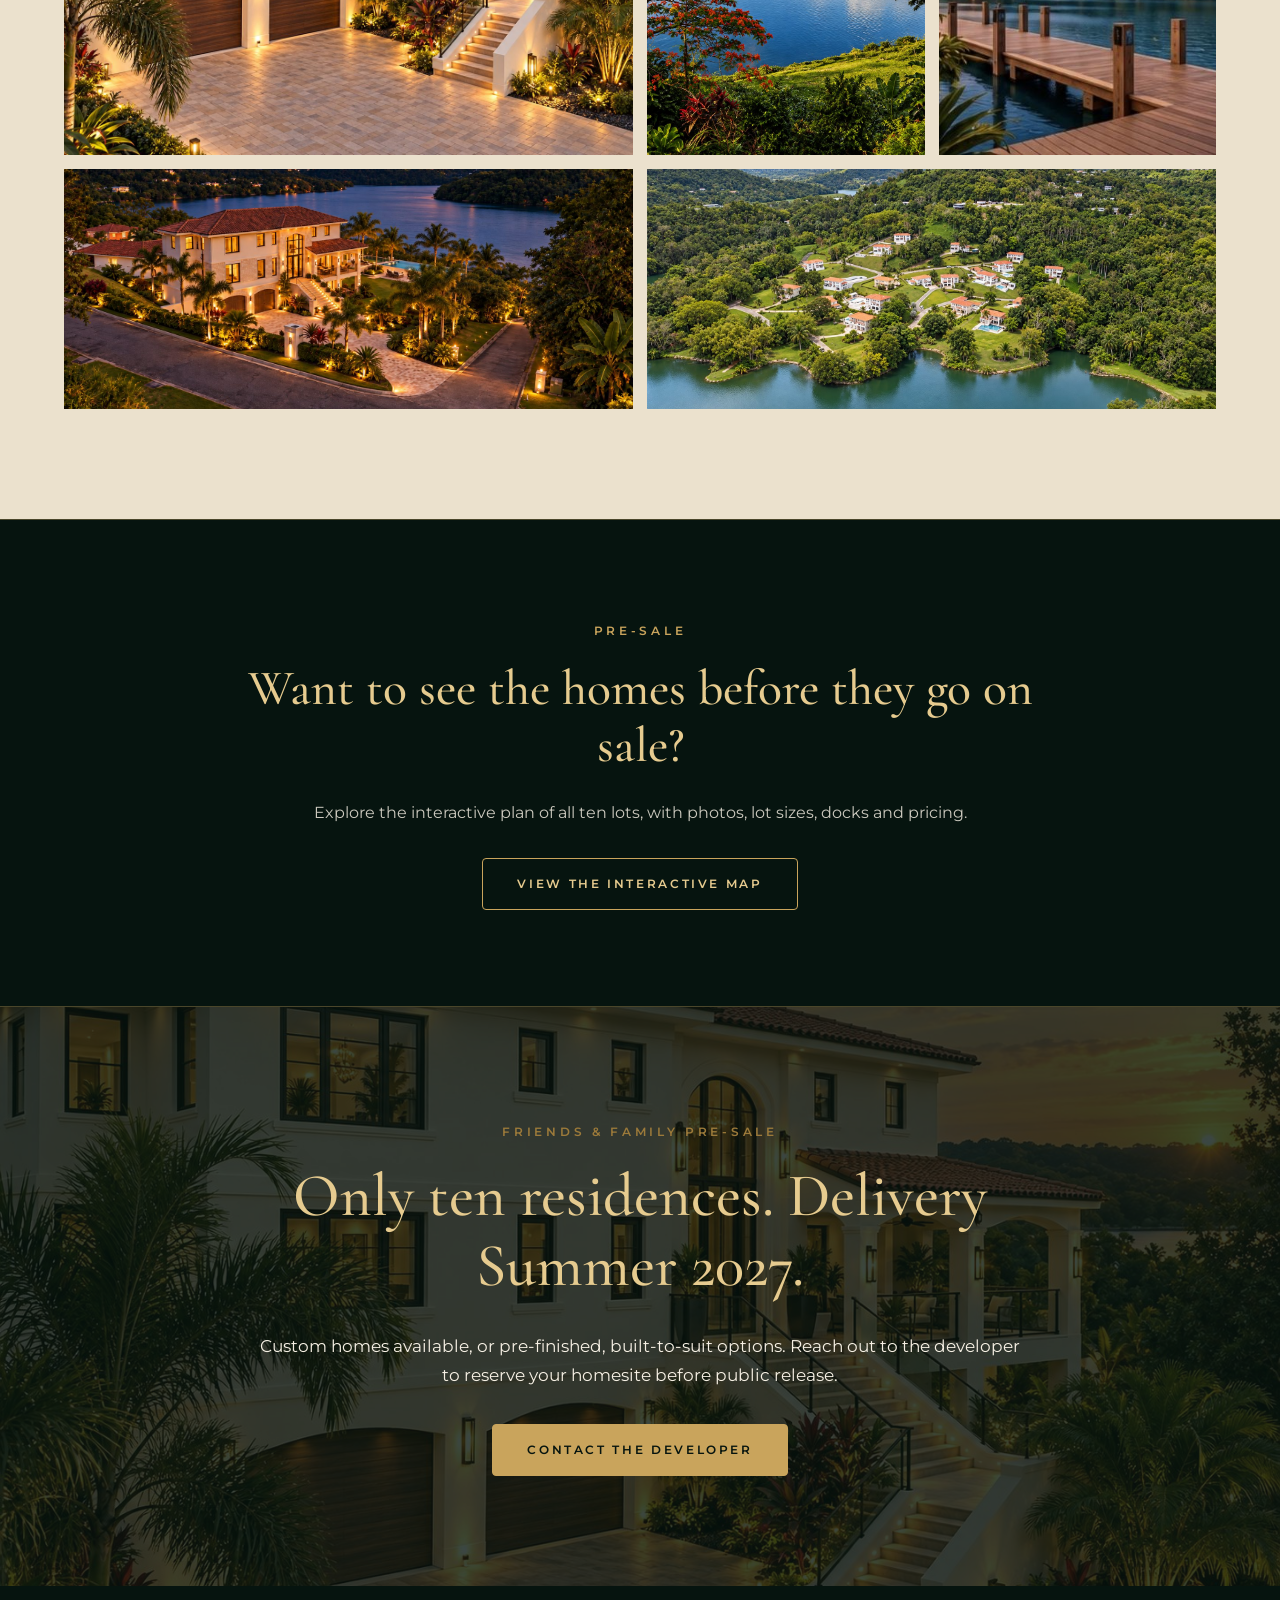
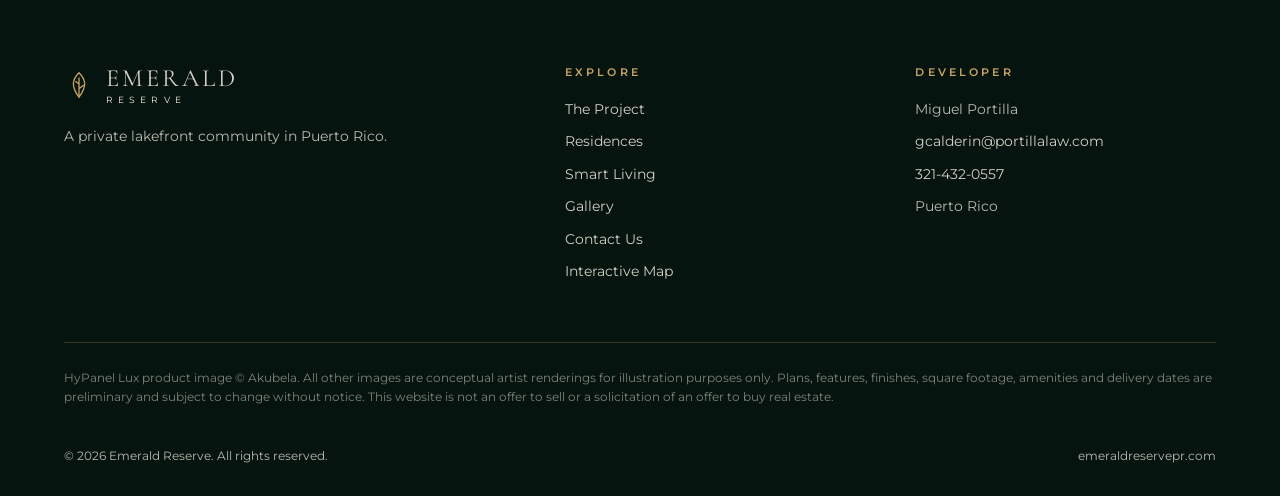
==== commit 964823c7: "Update contact email and phone number Co-Authored-By: Claude Sonnet 5.5 <noreply@anthropic.com> Clau" ====
--- a/index.html
+++ b/index.html
@@ -327,7 +327,8 @@
           <h4>Developer</h4>
           <ul>
             <li>Miguel Portilla</li>
-            <li><a href="mailto:maportilla@emeraldreservepr.com">maportilla@emeraldreservepr.com</a></li>
+            <li><a href="mailto:gcalderin@portillalaw.com">gcalderin@portillalaw.com</a></li>
+            <li><a href="tel:+13214320557">321-432-0557</a></li>
             <li>Puerto Rico</li>
           </ul>
         </div>
--- a/css/presale.css
+++ b/css/presale.css
@@ -69,3 +69,9 @@
 .ps-lb img{max-width:96vw;max-height:88vh;object-fit:contain}
 .ps-lb .x{position:absolute;top:14px;right:18px;background:none;border:none;color:#fff;font-size:34px;cursor:pointer}
 .ps-lb .pnav{background:rgba(255,255,255,.2);color:#fff;position:absolute}
+.ps .prices.one{grid-template-columns:1fr}
+.ps .opt-tag{display:inline-block;margin-top:2px;padding:4px 12px;background:var(--emerald-900);color:var(--gold-light);font-size:.66rem;letter-spacing:.2em;text-transform:uppercase;font-weight:600}
+.ps .opt-na{margin-top:10px;font-size:.78rem;letter-spacing:.14em;text-transform:uppercase;font-weight:600;color:#9b3b2e}
+.ps .lot.opt,.ps .lot.has.opt{fill:#e4e0d4;stroke:#8b8a7a}
+.ps .lot.opt:hover{fill:#dcd6c4}
+.ps .lot.opt.sel{fill:#ecd8a6;stroke:var(--ps-sel)}
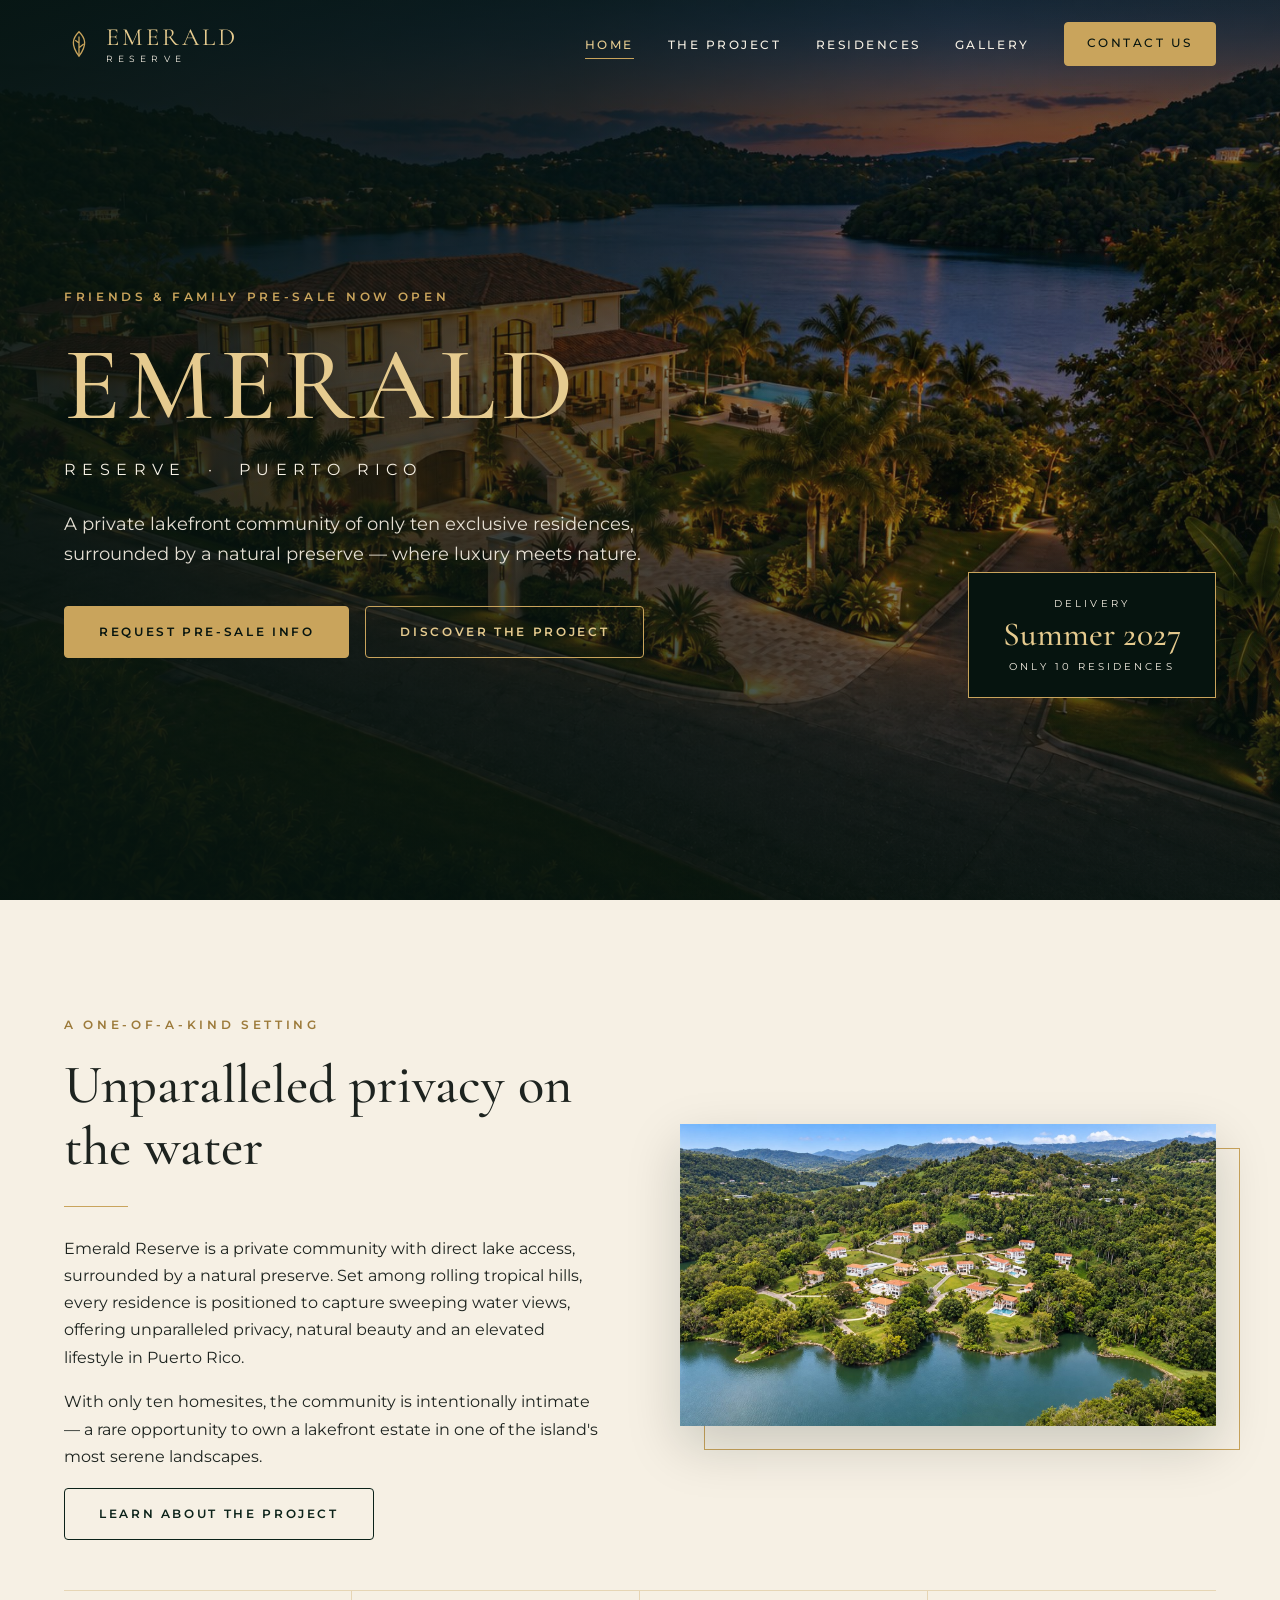
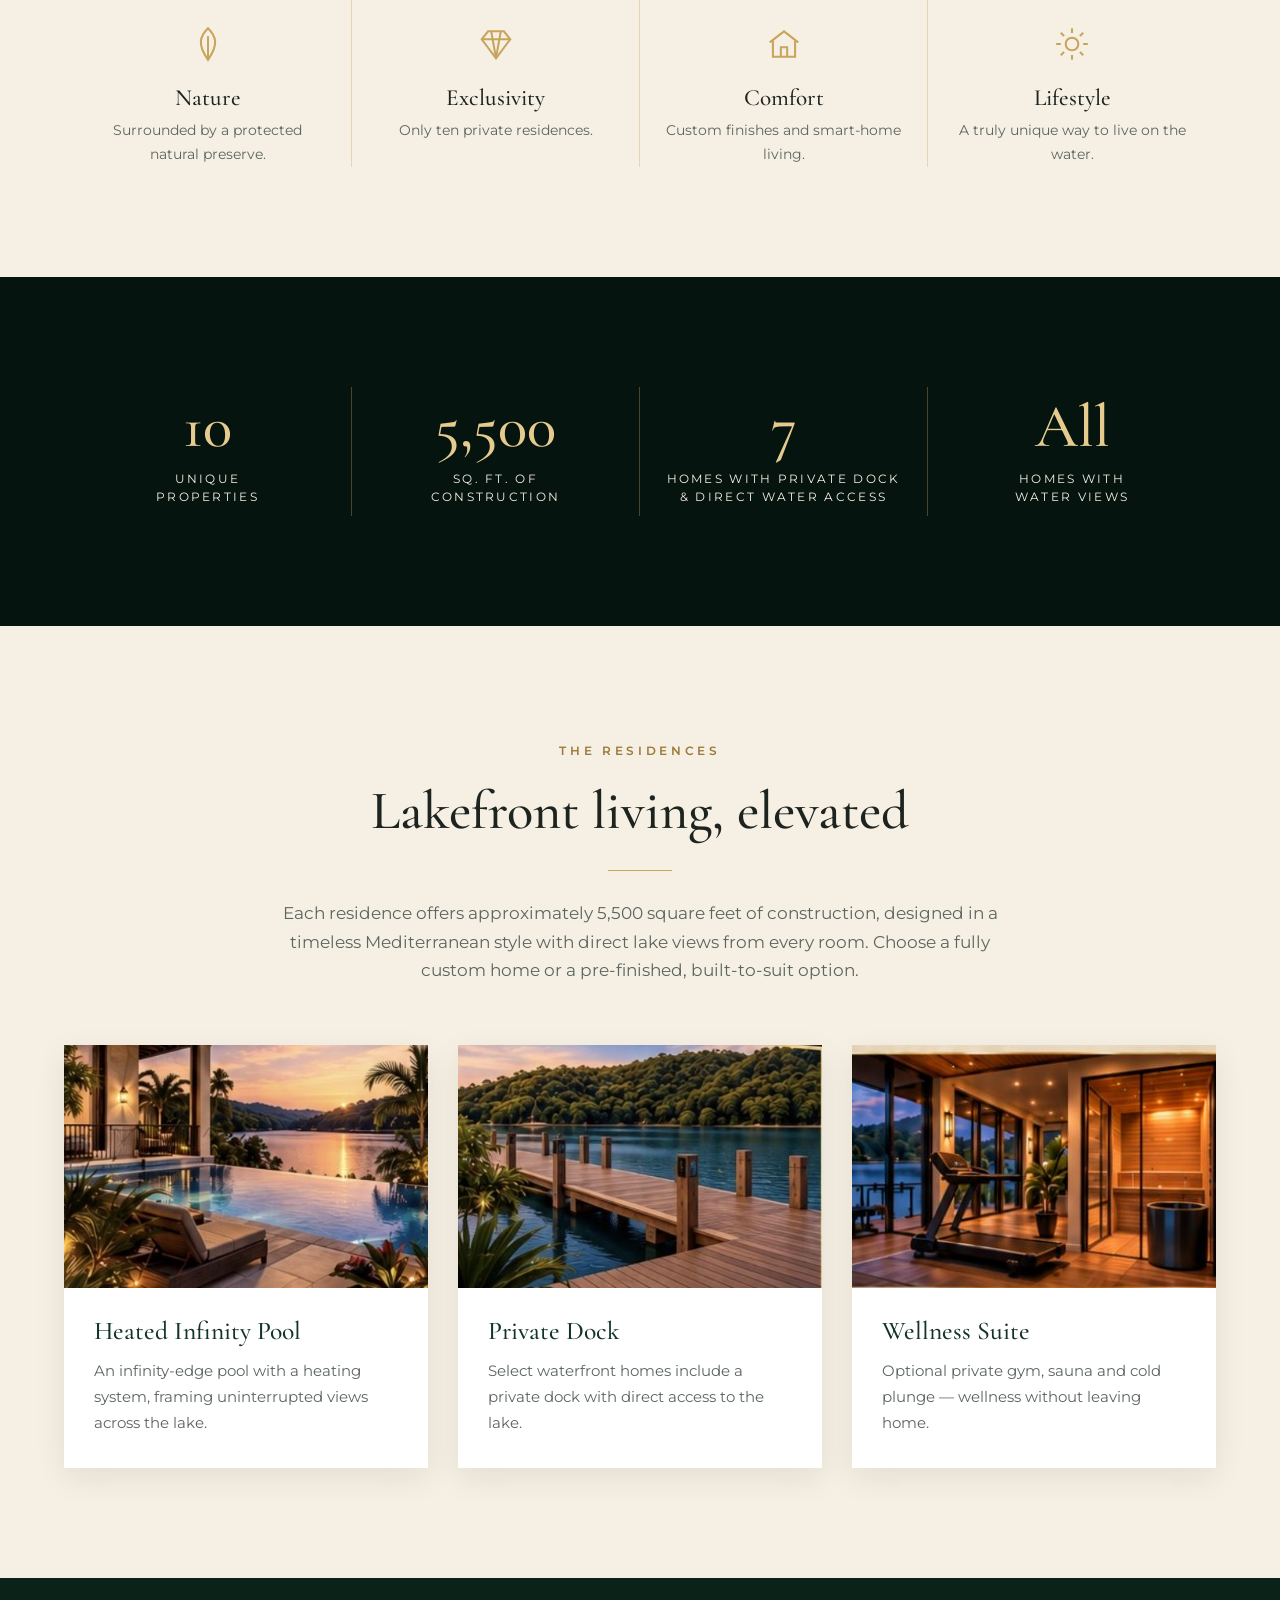
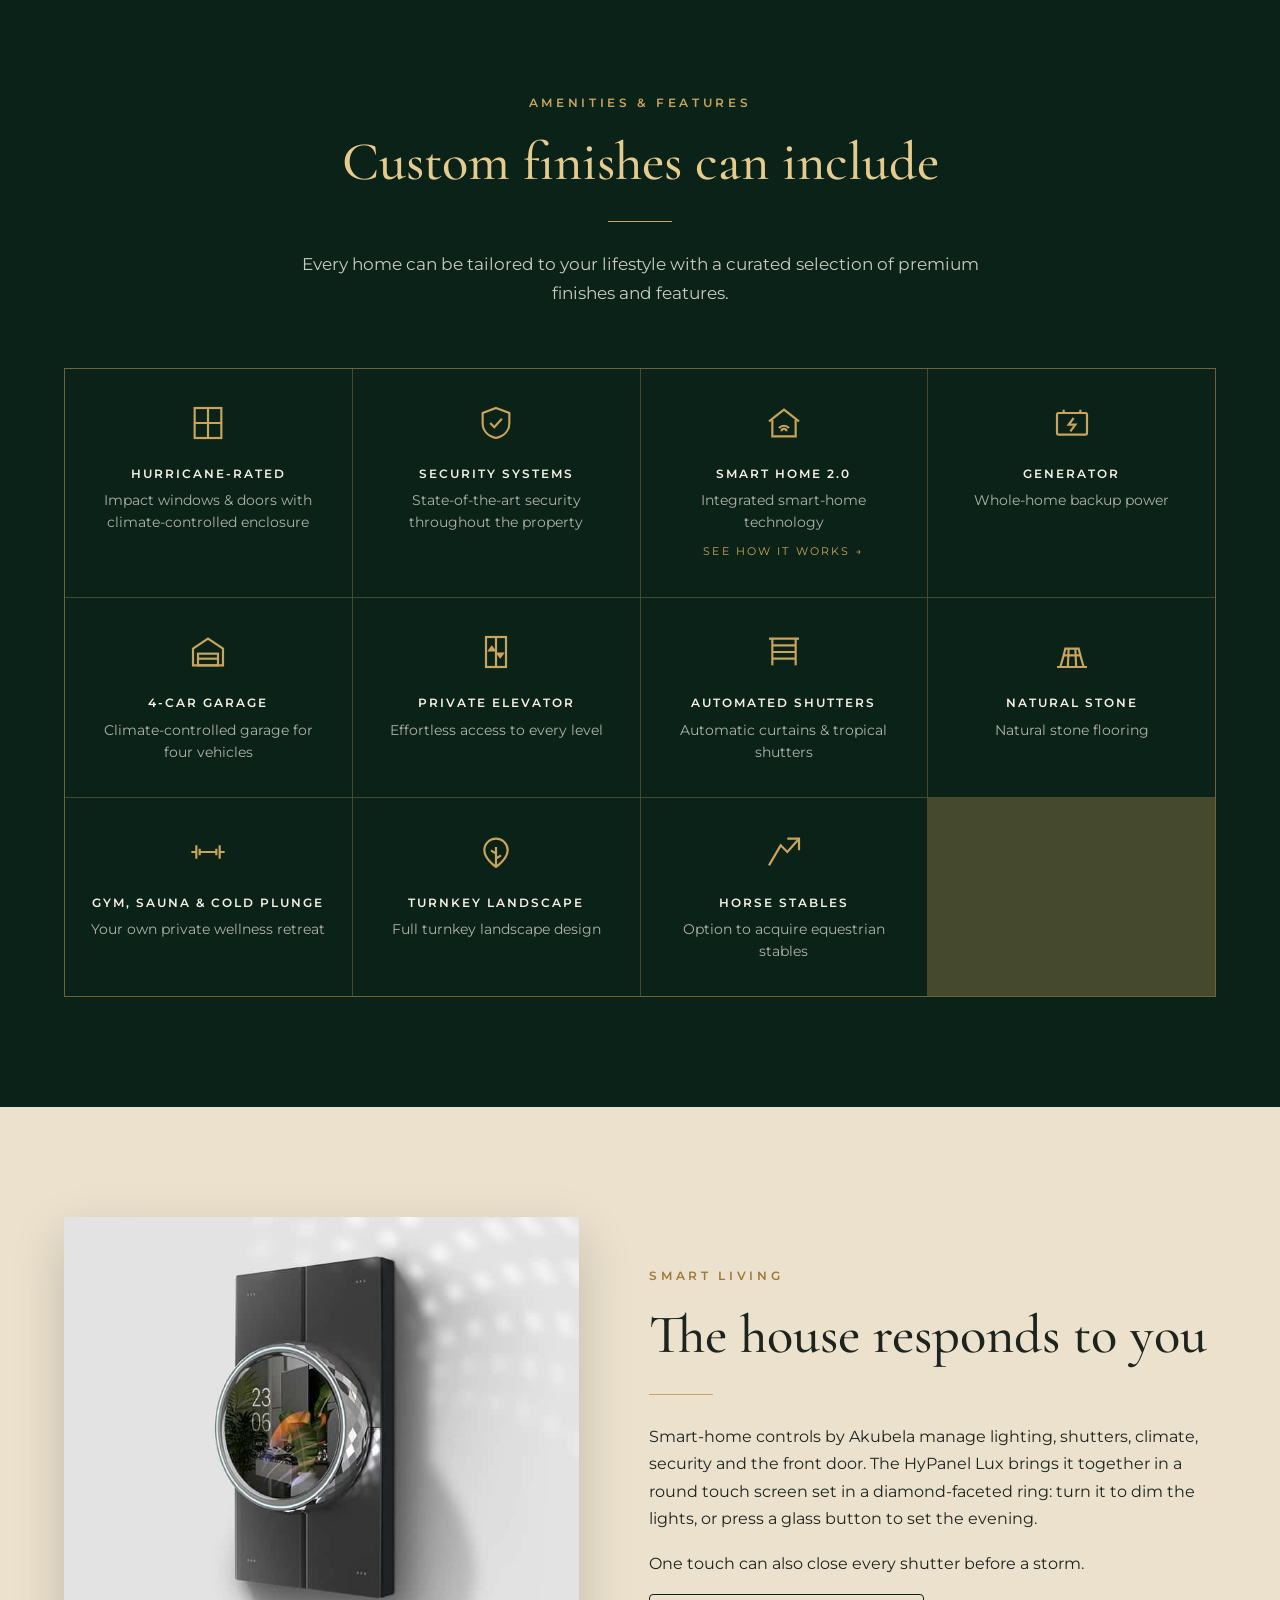
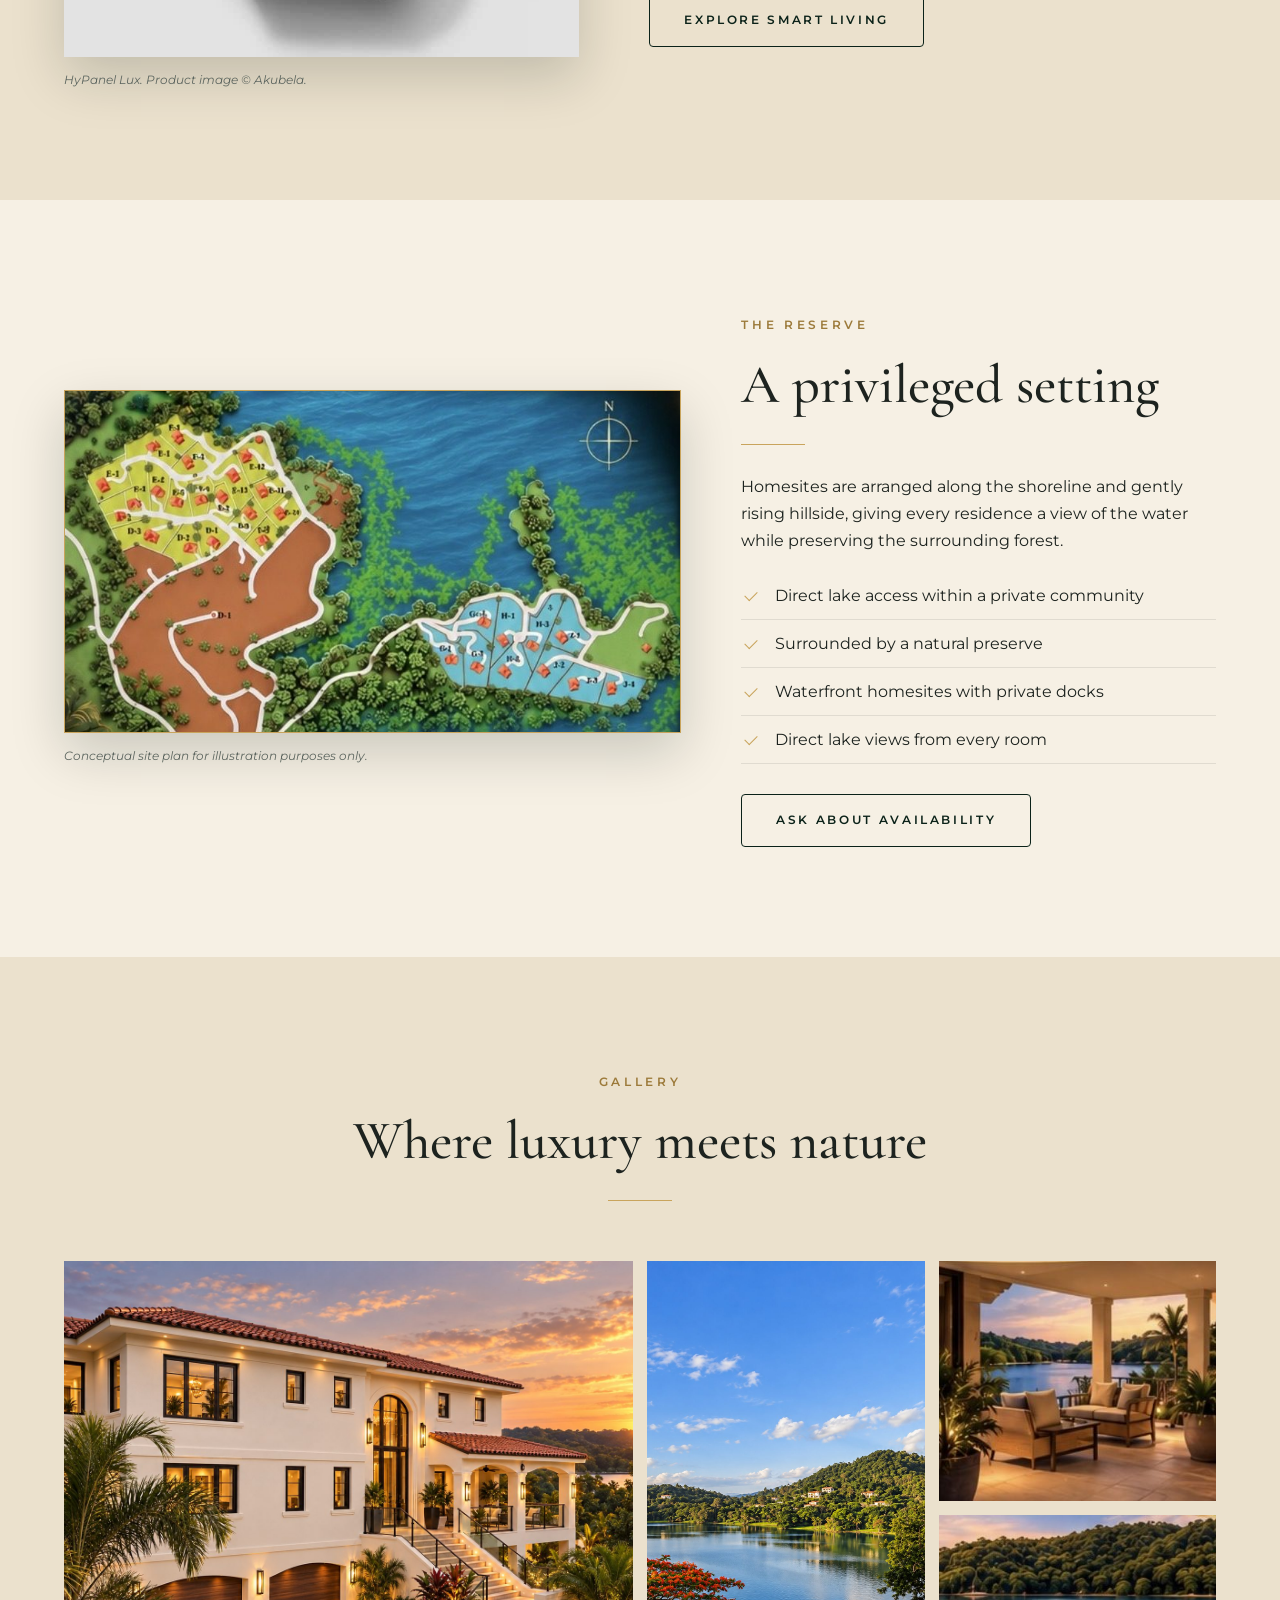
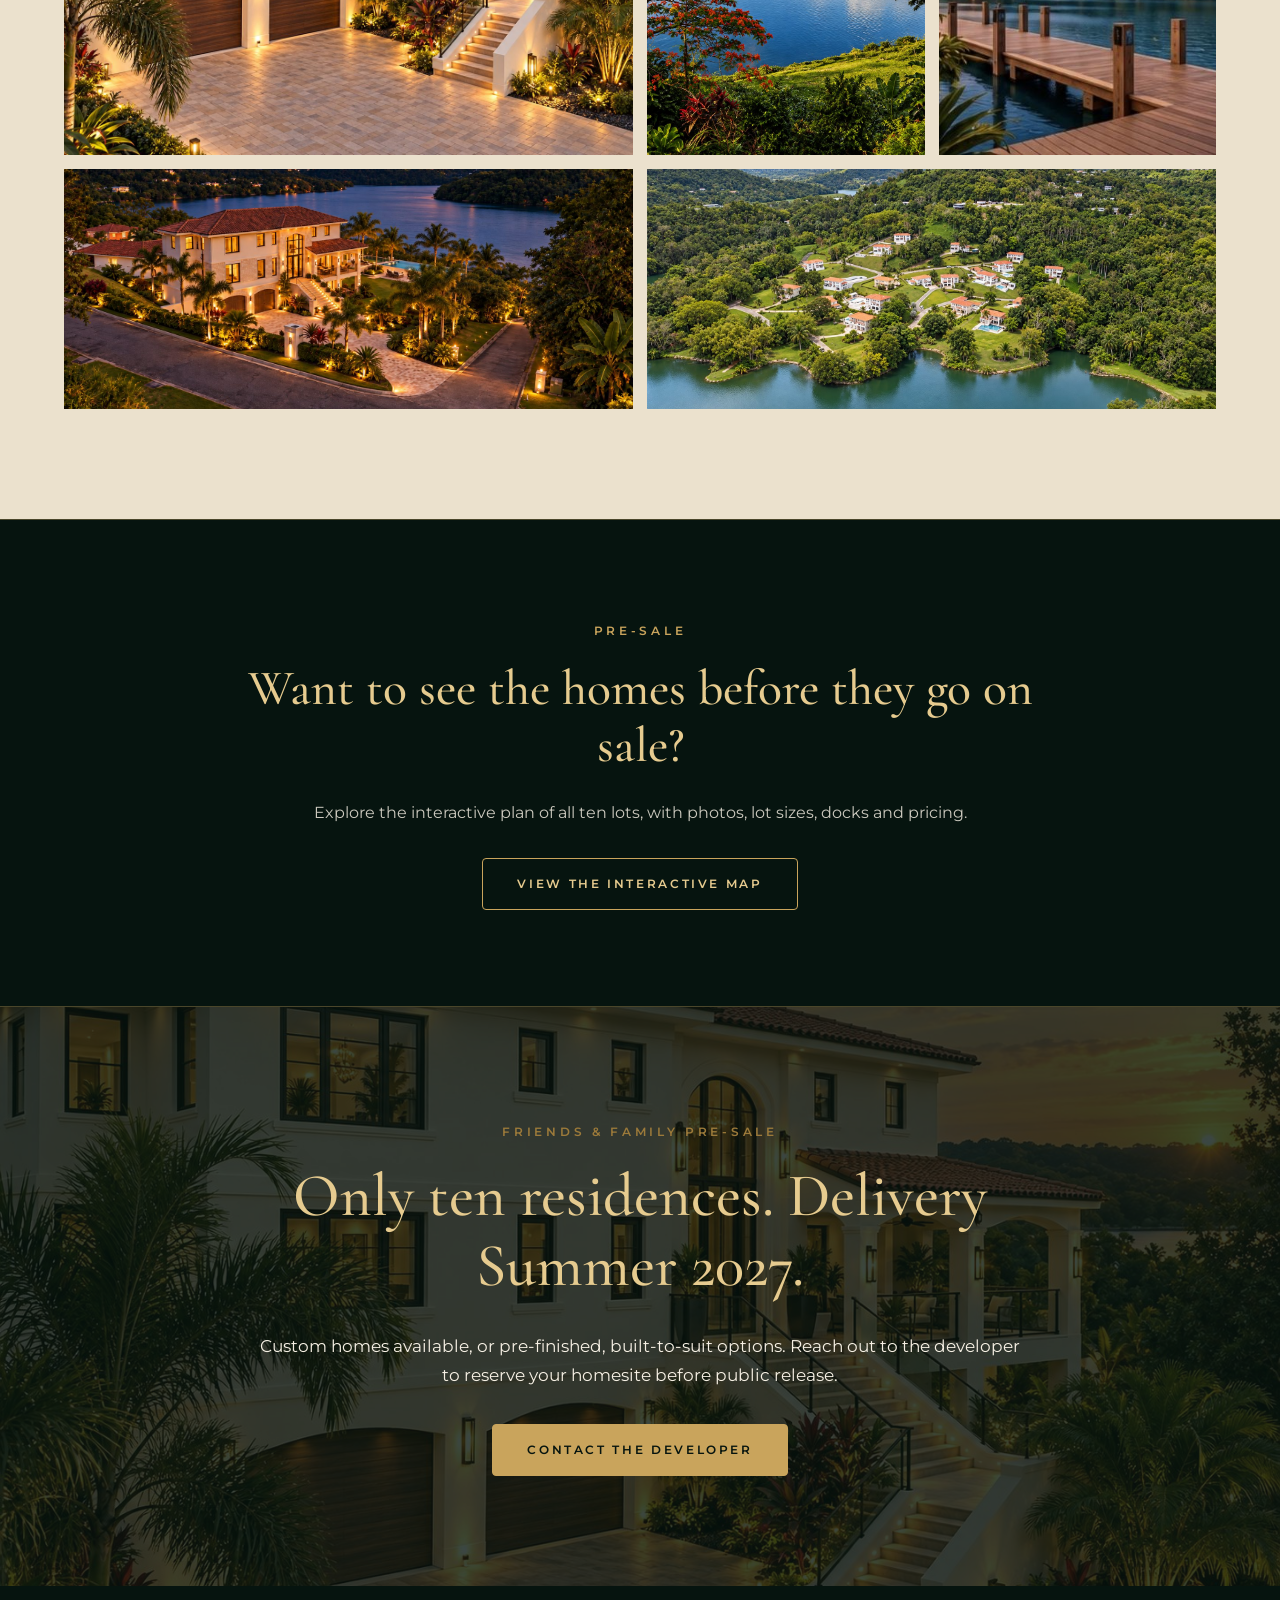
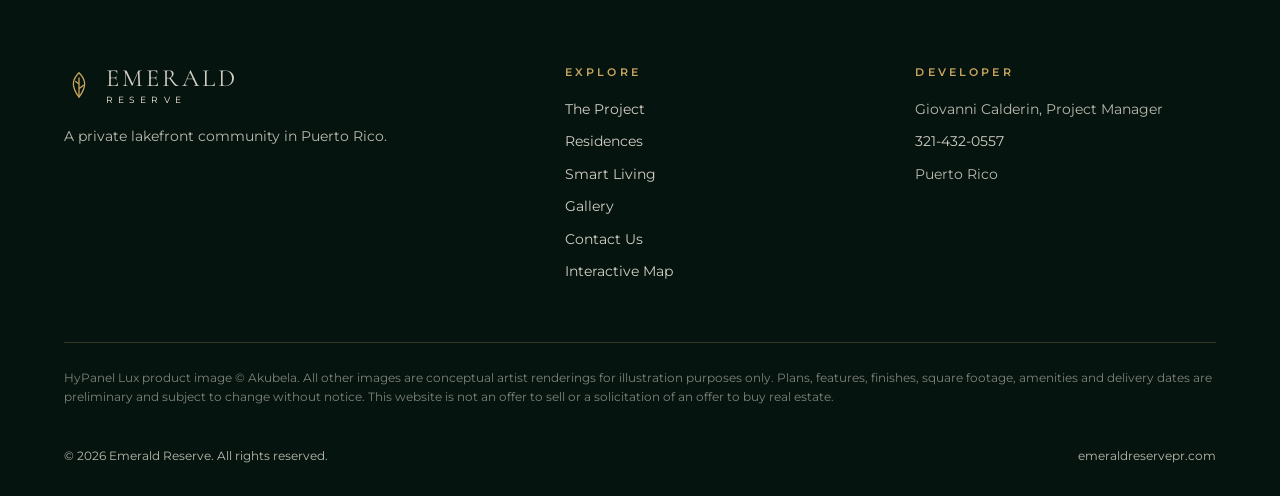
==== commit a702faca: "Contact: Giovanni Calderin, Project Manager; hide email (used only as inquiry form destination) Co-A" ====
--- a/index.html
+++ b/index.html
@@ -326,8 +326,7 @@
         <div>
           <h4>Developer</h4>
           <ul>
-            <li>Miguel Portilla</li>
-            <li><a href="mailto:gcalderin@portillalaw.com">gcalderin@portillalaw.com</a></li>
+            <li>Giovanni Calderin, Project Manager</li>
             <li><a href="tel:+13214320557">321-432-0557</a></li>
             <li>Puerto Rico</li>
           </ul>
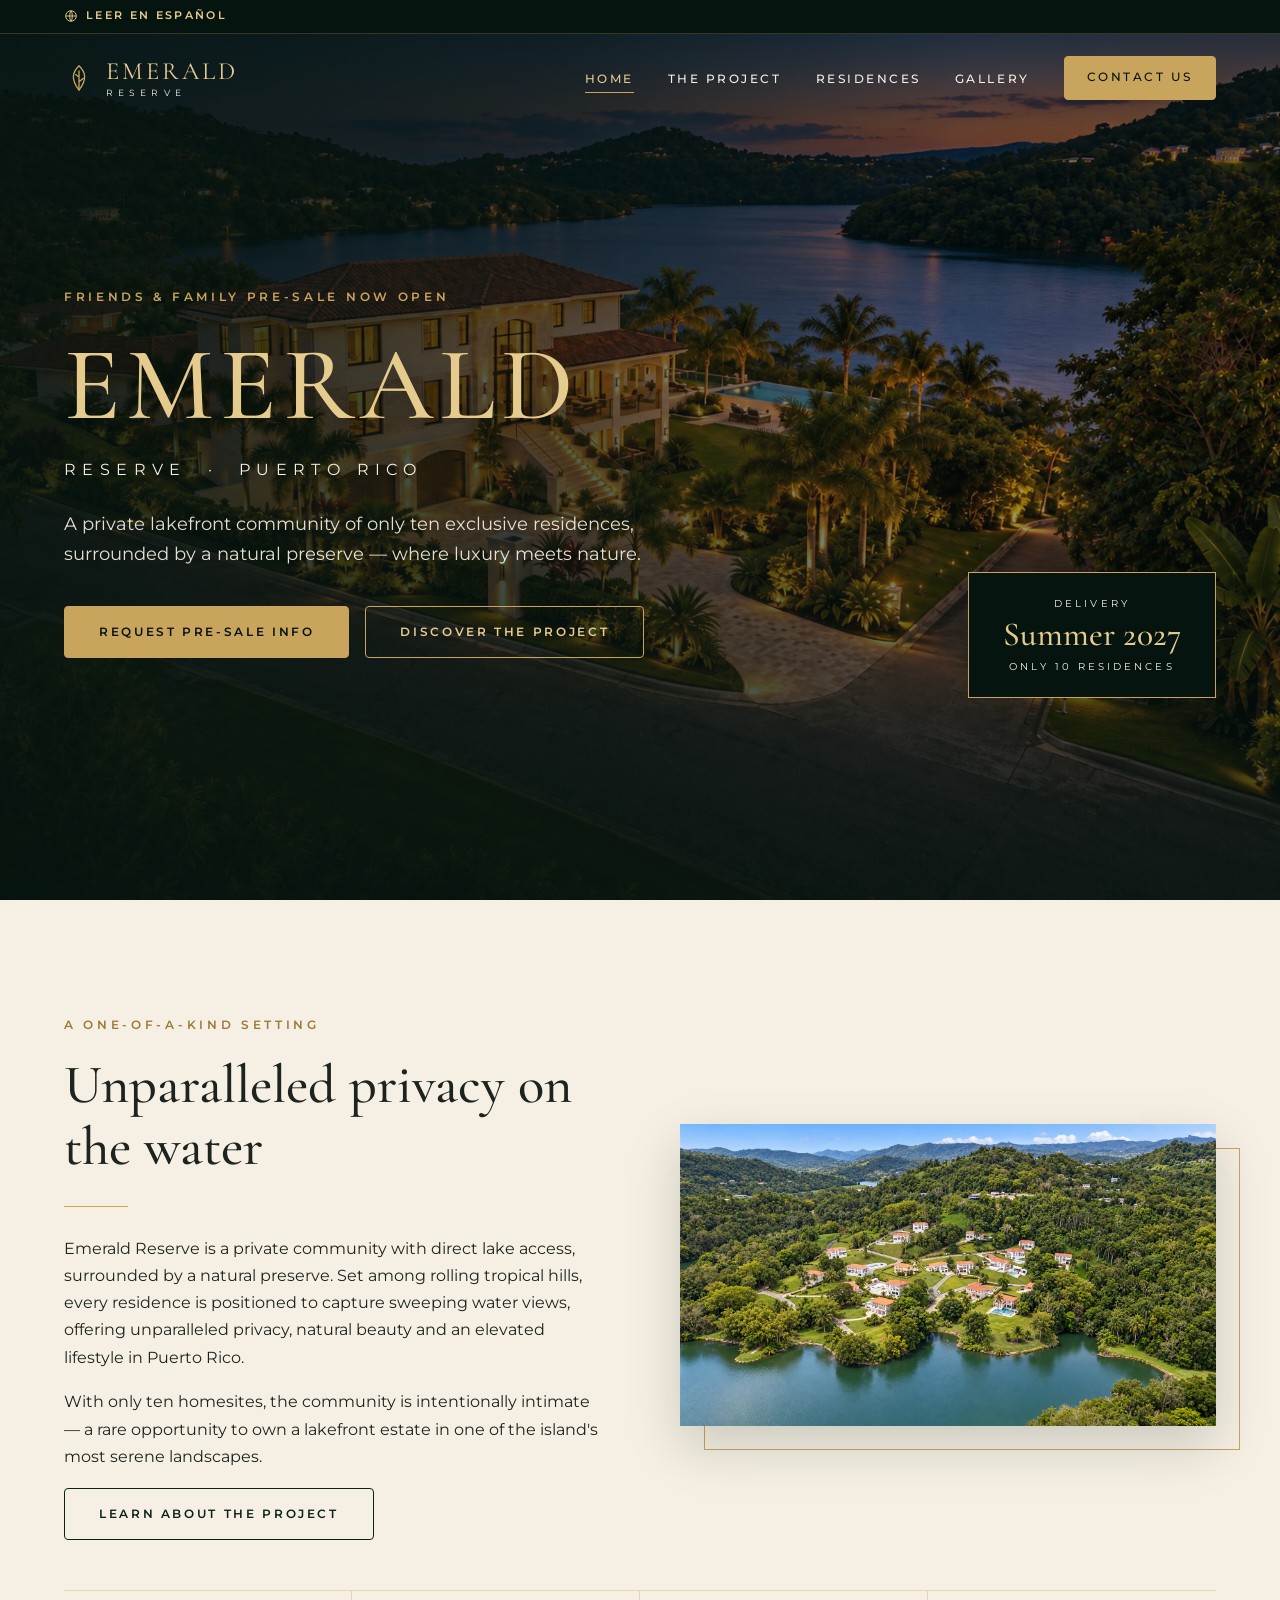
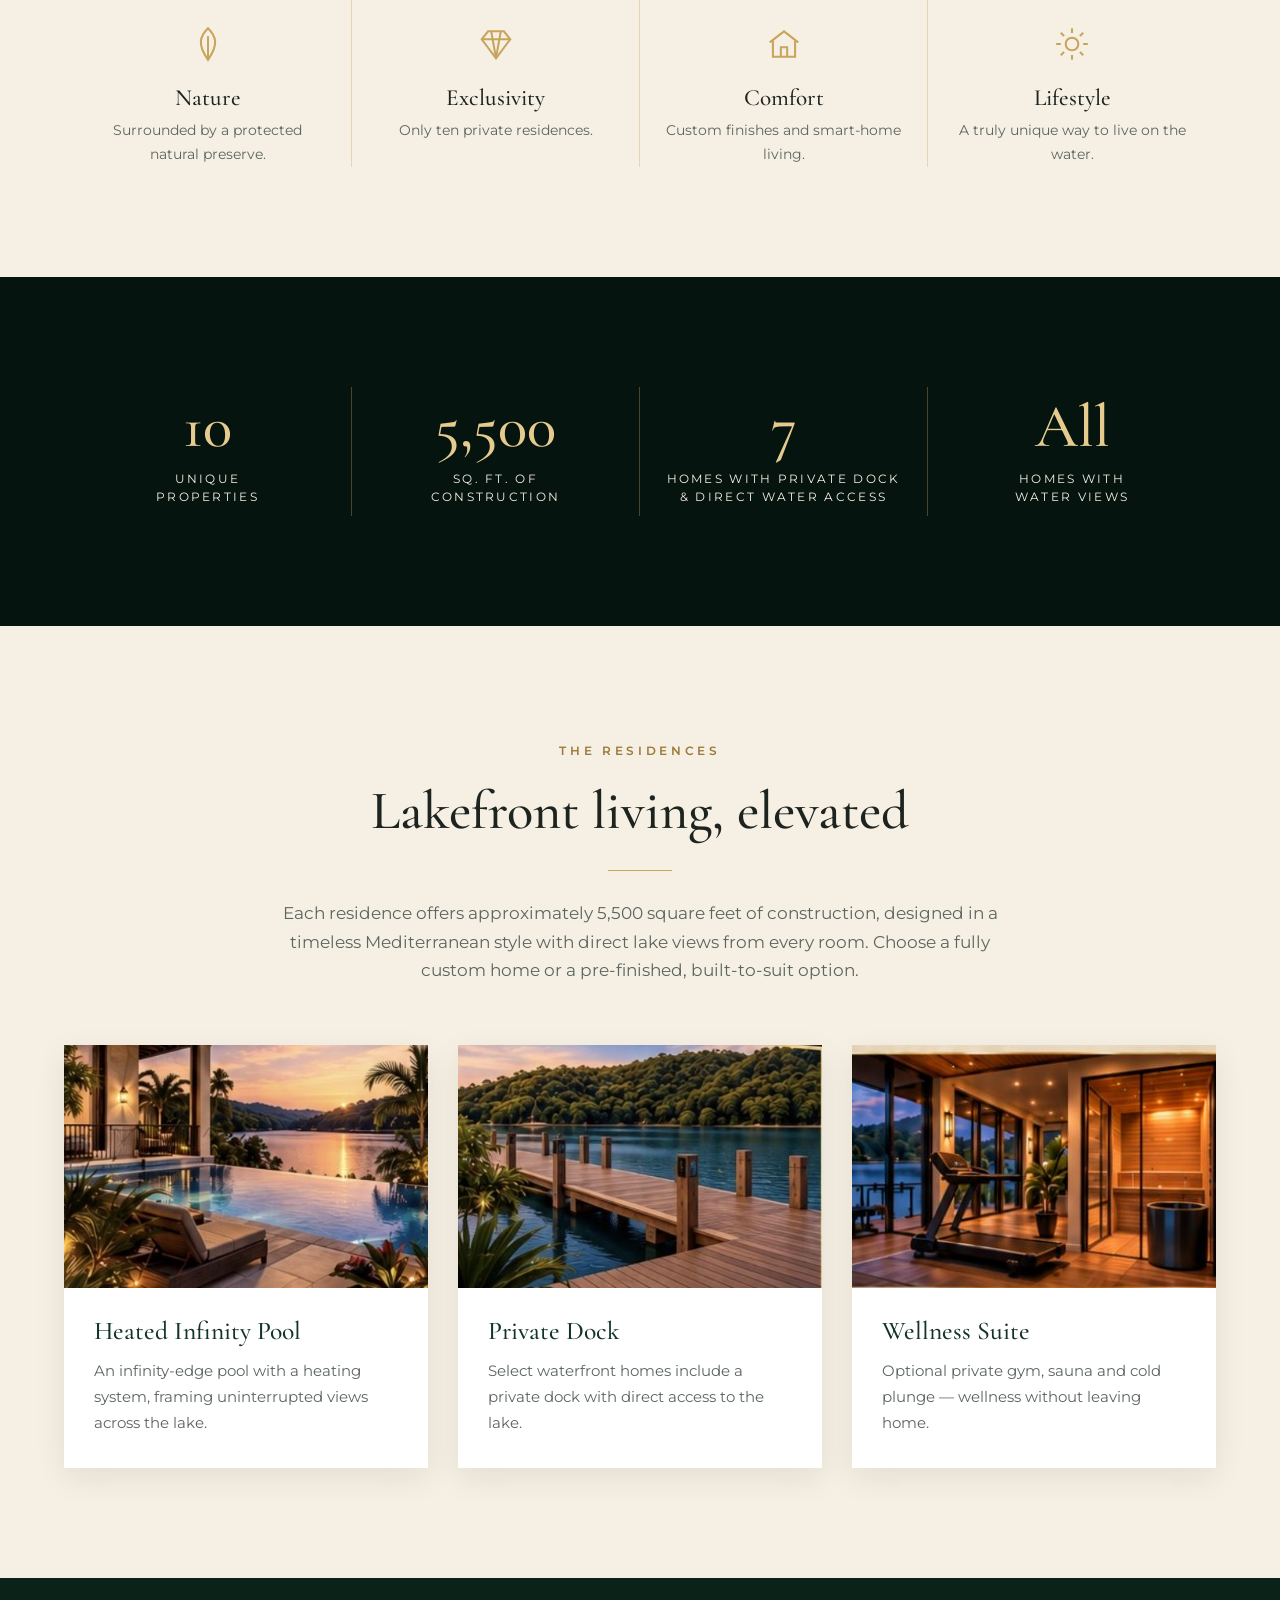
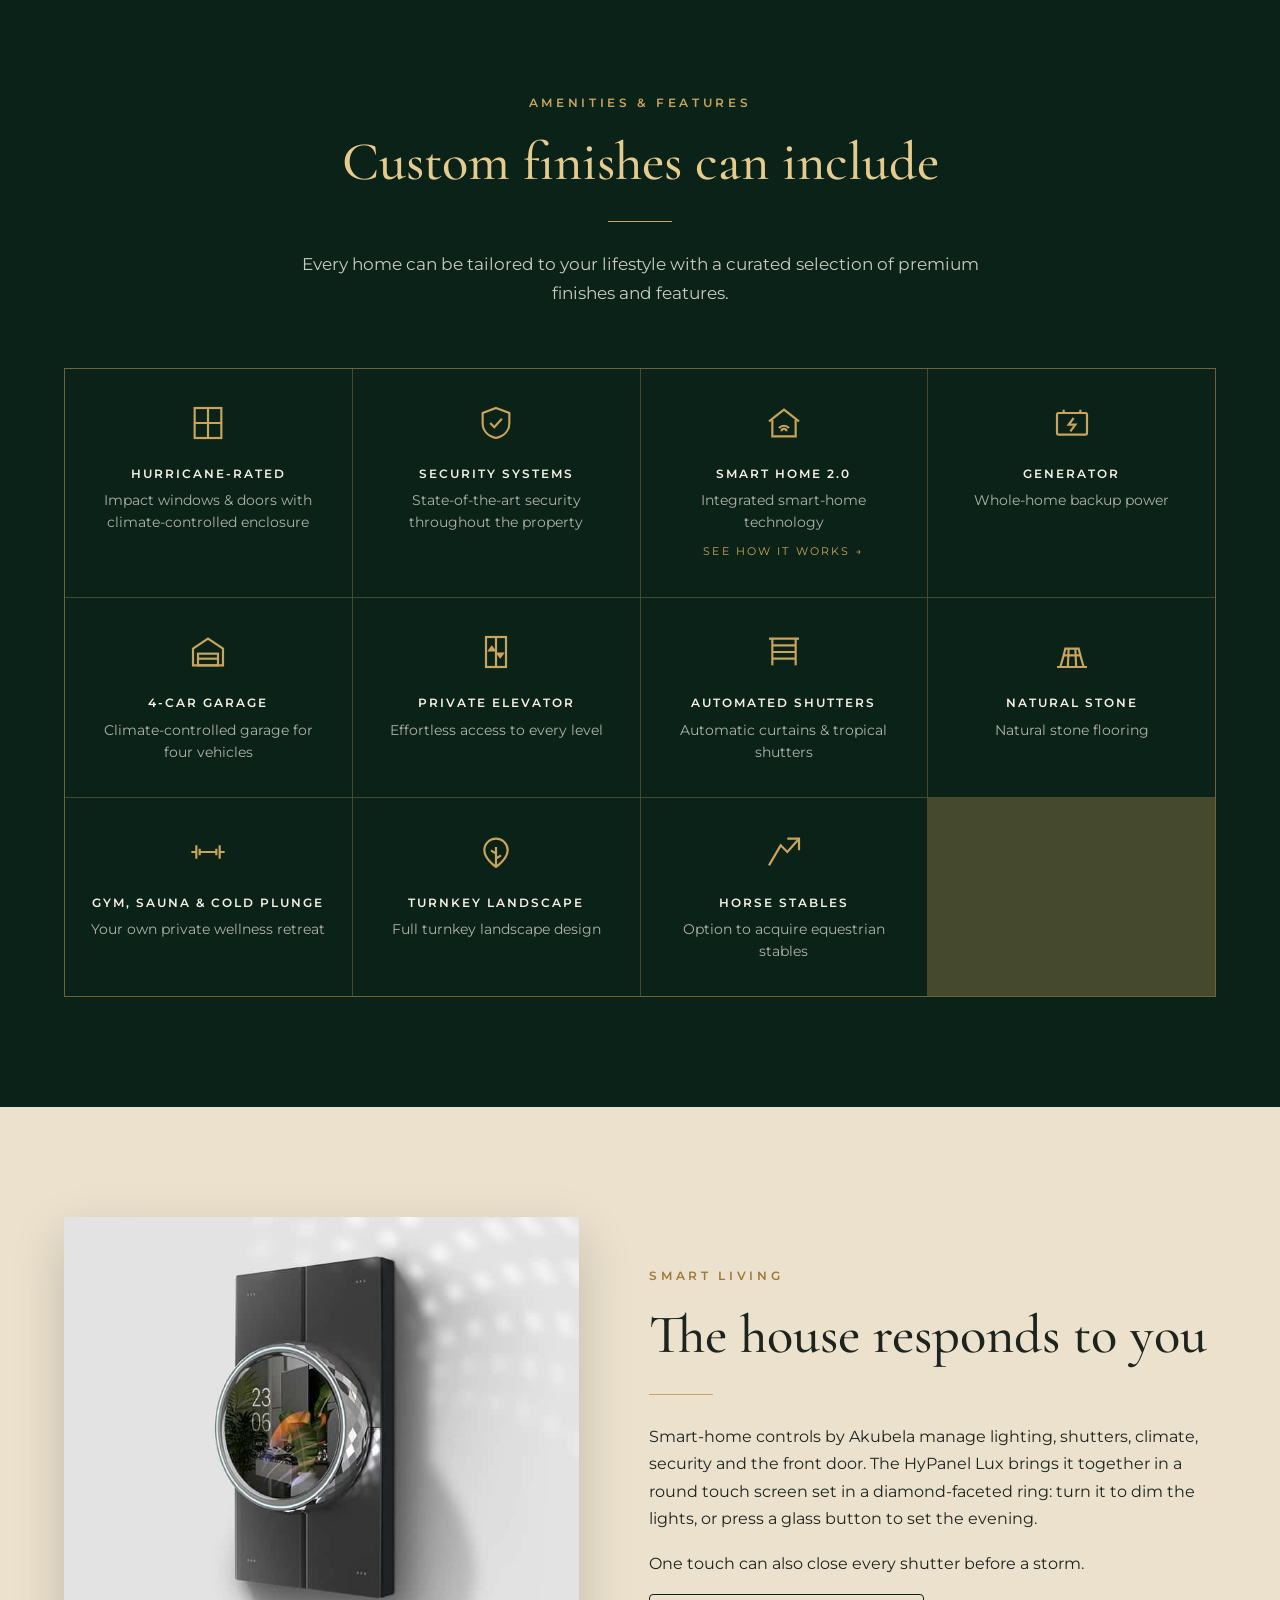
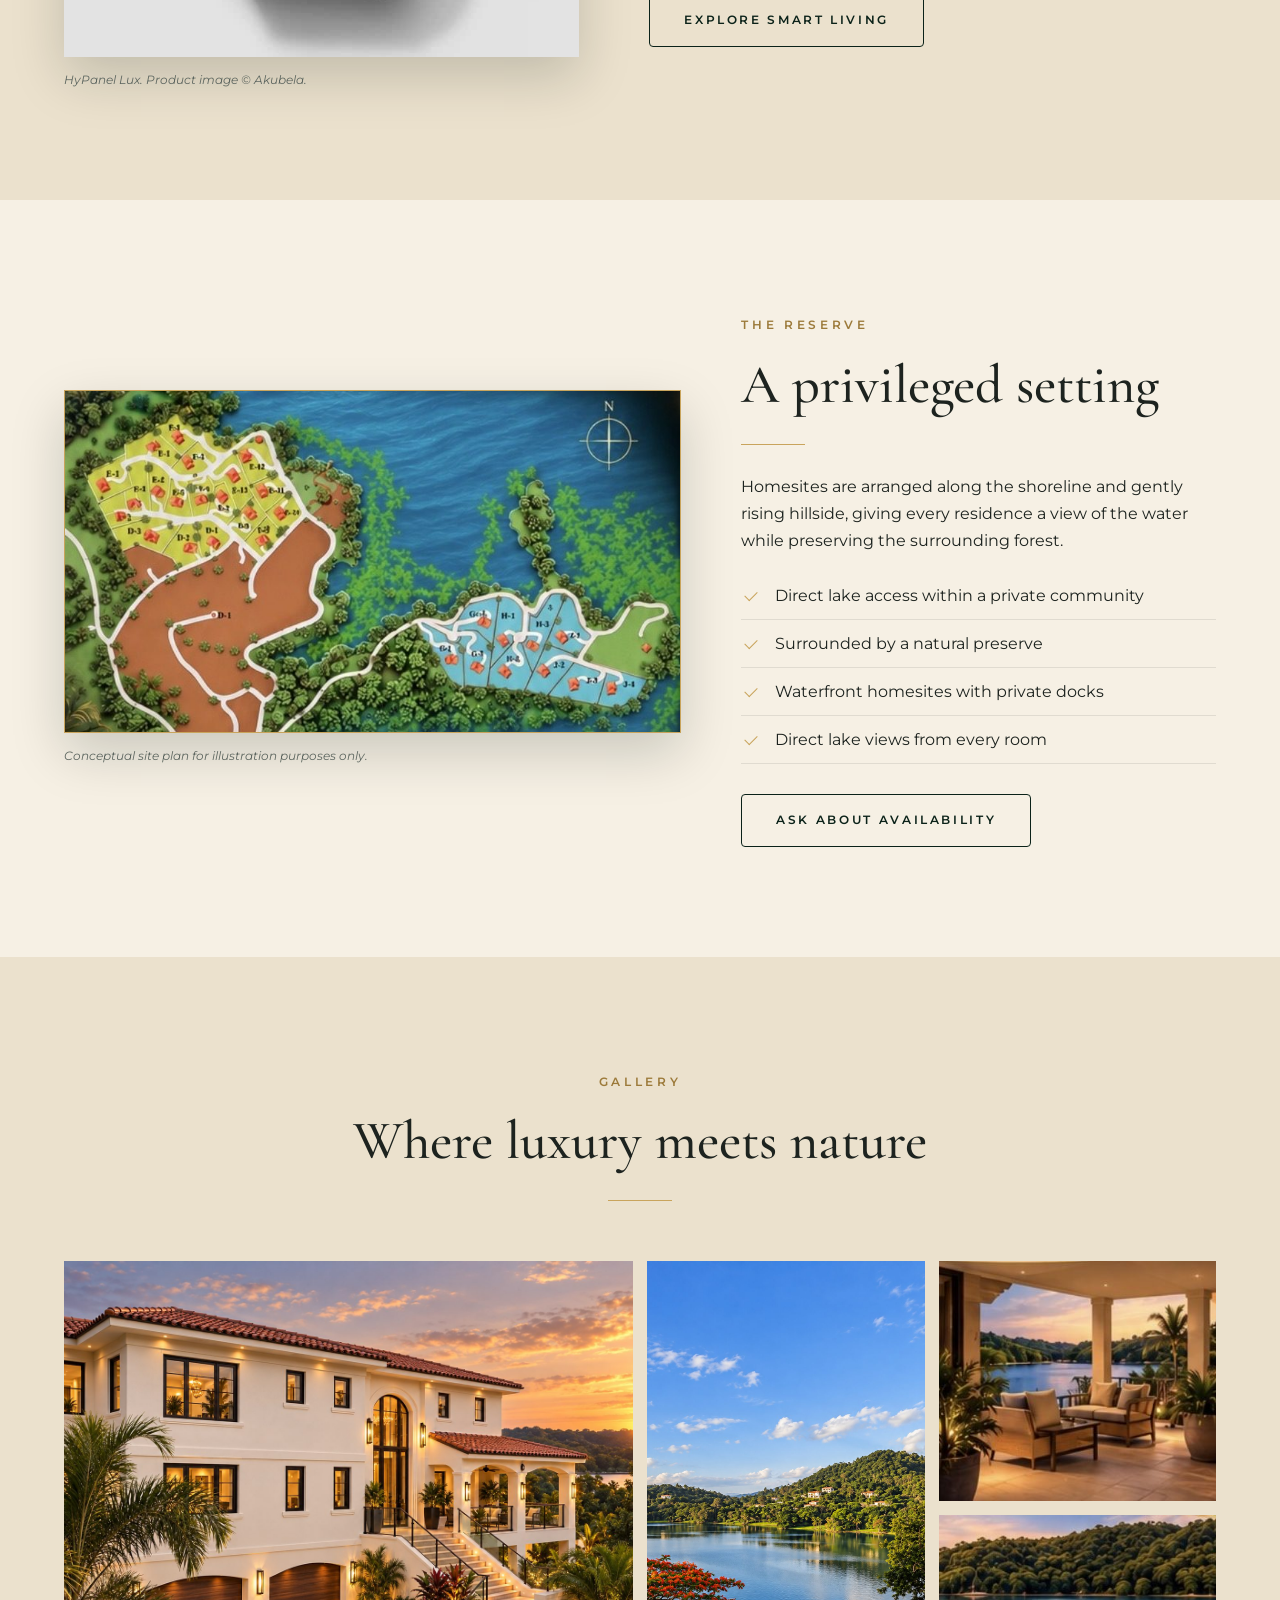
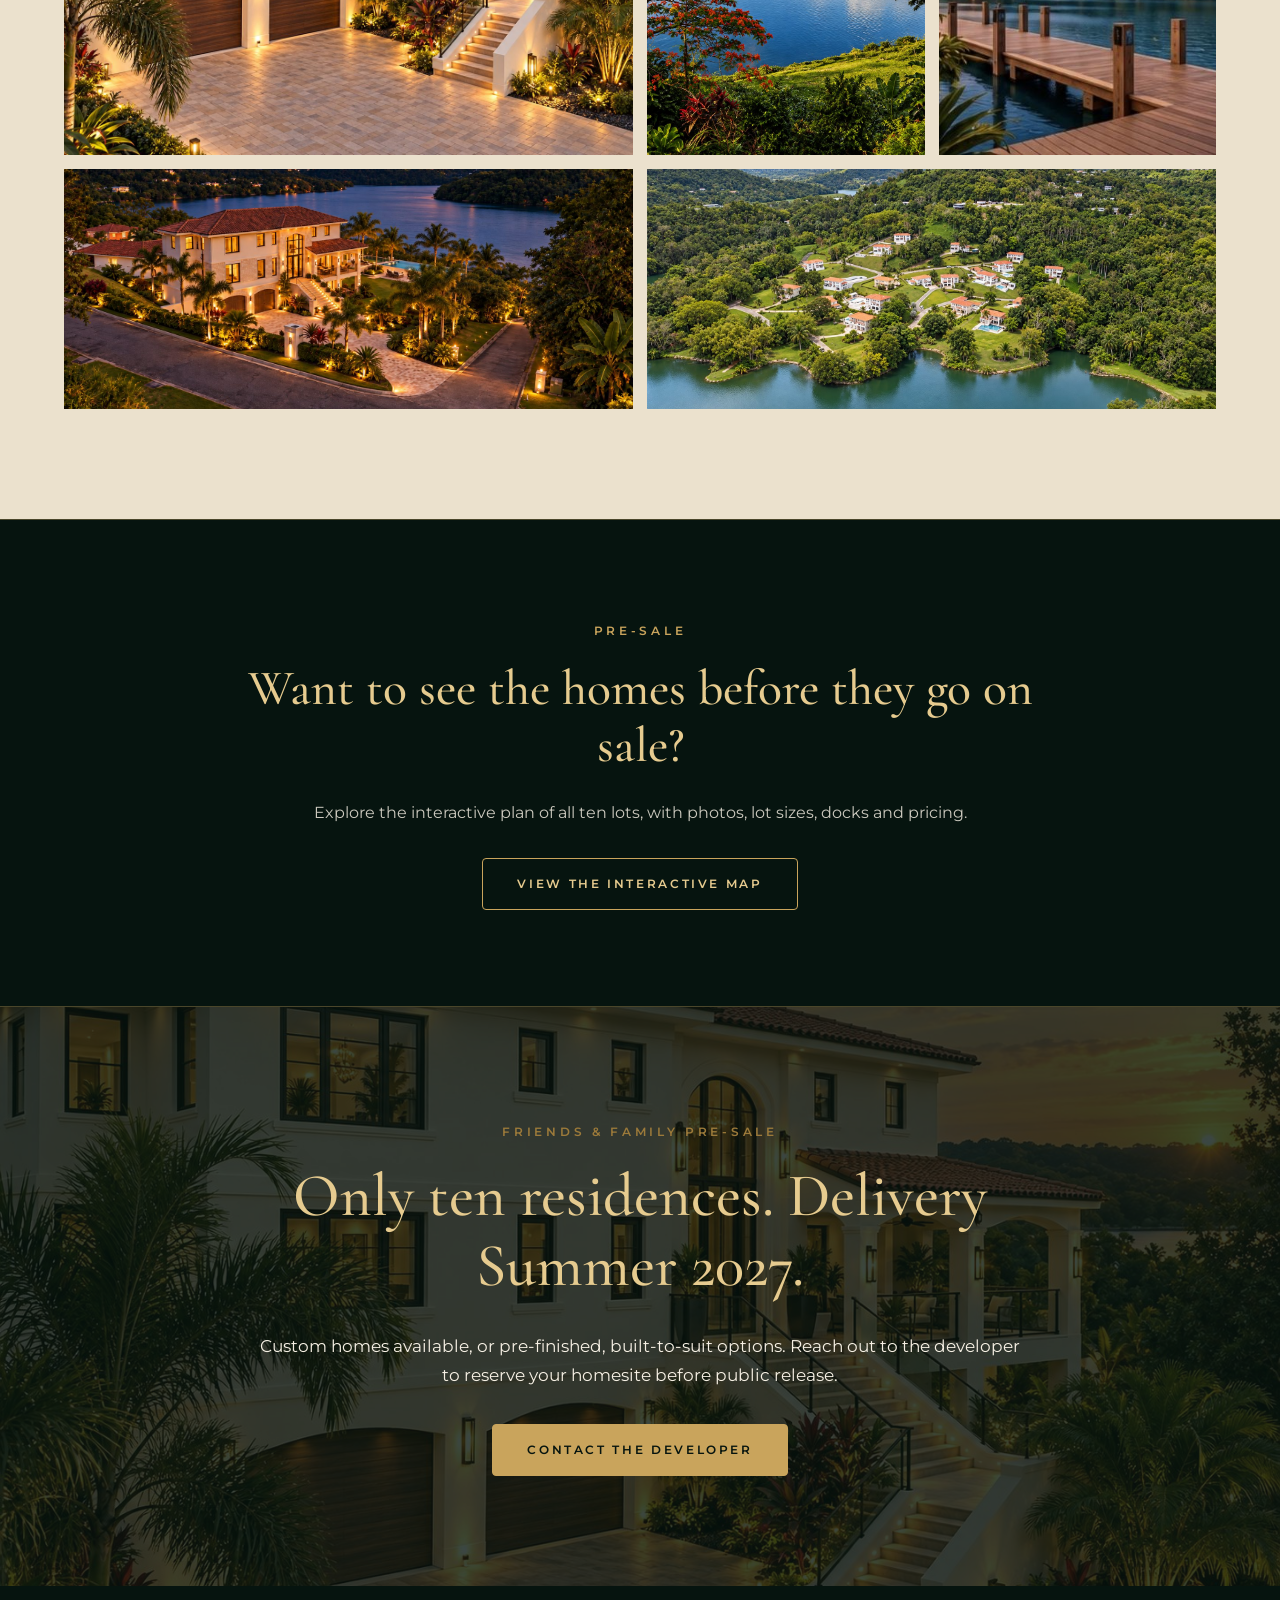
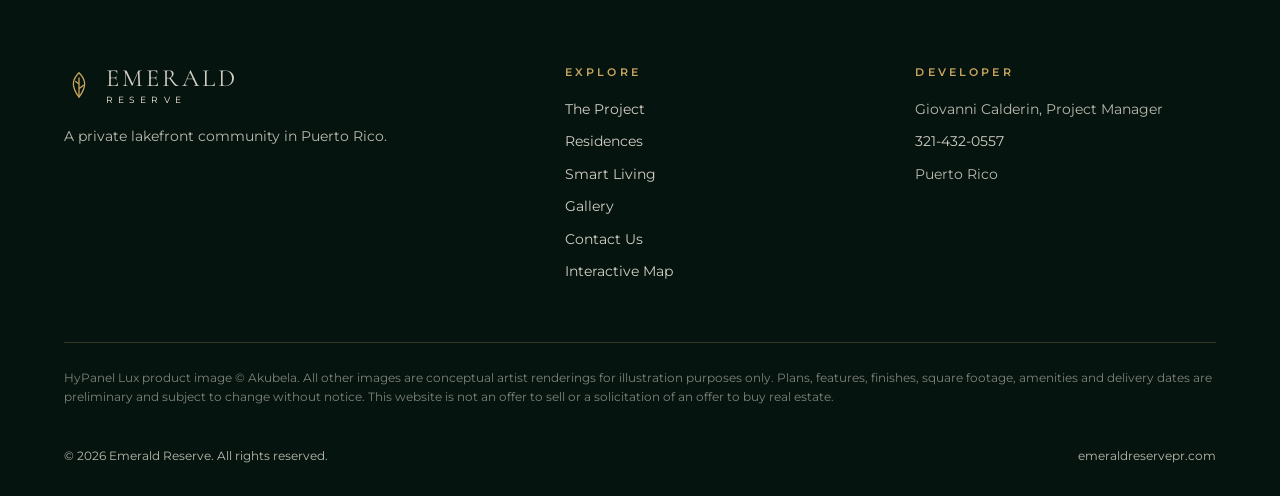
==== commit 6fd1e721: "Add Spanish version of the site (es/) with a language switch bar on every page Co-Authored-By: Claud" ====
--- a/index.html
+++ b/index.html
@@ -6,6 +6,9 @@
   <title>Emerald Reserve | Private Lakefront Community in Puerto Rico</title>
   <meta name="description" content="Emerald Reserve is a private lakefront community of only 10 exclusive residences in Puerto Rico, surrounded by a natural preserve. Friends &amp; Family pre-sale now open — delivery Summer 2027.">
   <link rel="canonical" href="https://emeraldreservepr.com/">
+  <link rel="alternate" hreflang="en" href="https://emeraldreservepr.com/">
+  <link rel="alternate" hreflang="es" href="https://emeraldreservepr.com/es/">
+  <link rel="alternate" hreflang="x-default" href="https://emeraldreservepr.com/">
   <meta property="og:type" content="website">
   <meta property="og:title" content="Emerald Reserve | Private Lakefront Community in Puerto Rico">
   <meta property="og:description" content="Only 10 exclusive lakefront residences surrounded by a natural preserve. Friends &amp; Family pre-sale now open.">
@@ -18,10 +21,14 @@
   <link rel="preconnect" href="https://fonts.gstatic.com" crossorigin>
   <link href="https://fonts.googleapis.com/css2?family=Cormorant+Garamond:wght@400;500;600&family=Montserrat:wght@300;400;500;600&display=swap" rel="stylesheet">
   <link rel="stylesheet" href="css/styles.css">
+  <link rel="stylesheet" href="css/lang.css">
   <link rel="stylesheet" href="css/presale.css">
 </head>
 <body>
 
+  <div class="lang-bar"><div class="container"><a href="es/index.html" hreflang="es" lang="es"><svg viewBox="0 0 24 24" width="14" height="14" fill="none" stroke="currentColor" stroke-width="1.6" aria-hidden="true"><circle cx="12" cy="12" r="9"/><path d="M3 12h18M12 3c3 3 3 15 0 18M12 3c-3 3-3 15 0 18"/></svg><span>Leer en español</span></a></div></div>
+
+  
   <header class="site-header">
     <div class="container nav">
       <a href="index.html" class="brand" aria-label="Emerald Reserve home">
--- a/css/lang.css
+++ b/css/lang.css
@@ -0,0 +1,7 @@
+/* Language switch bar (EN / ES) */
+.lang-bar { position: absolute; top: 0; left: 0; right: 0; z-index: 110; height: 34px; background: var(--emerald-950); border-bottom: 1px solid rgba(201, 164, 92, 0.25); display: flex; align-items: center; }
+.lang-bar a { display: inline-flex; align-items: center; gap: 8px; color: var(--gold-light); text-decoration: none; font-size: 0.66rem; letter-spacing: 0.22em; text-transform: uppercase; font-weight: 600; padding: 6px 0; }
+.lang-bar a:hover, .lang-bar a:focus-visible { color: #fff; }
+.lang-bar svg { flex-shrink: 0; }
+.site-header { top: 34px; transition: background 0.3s, padding 0.3s, box-shadow 0.3s, top 0.2s; }
+.past-bar .site-header { top: 0; }
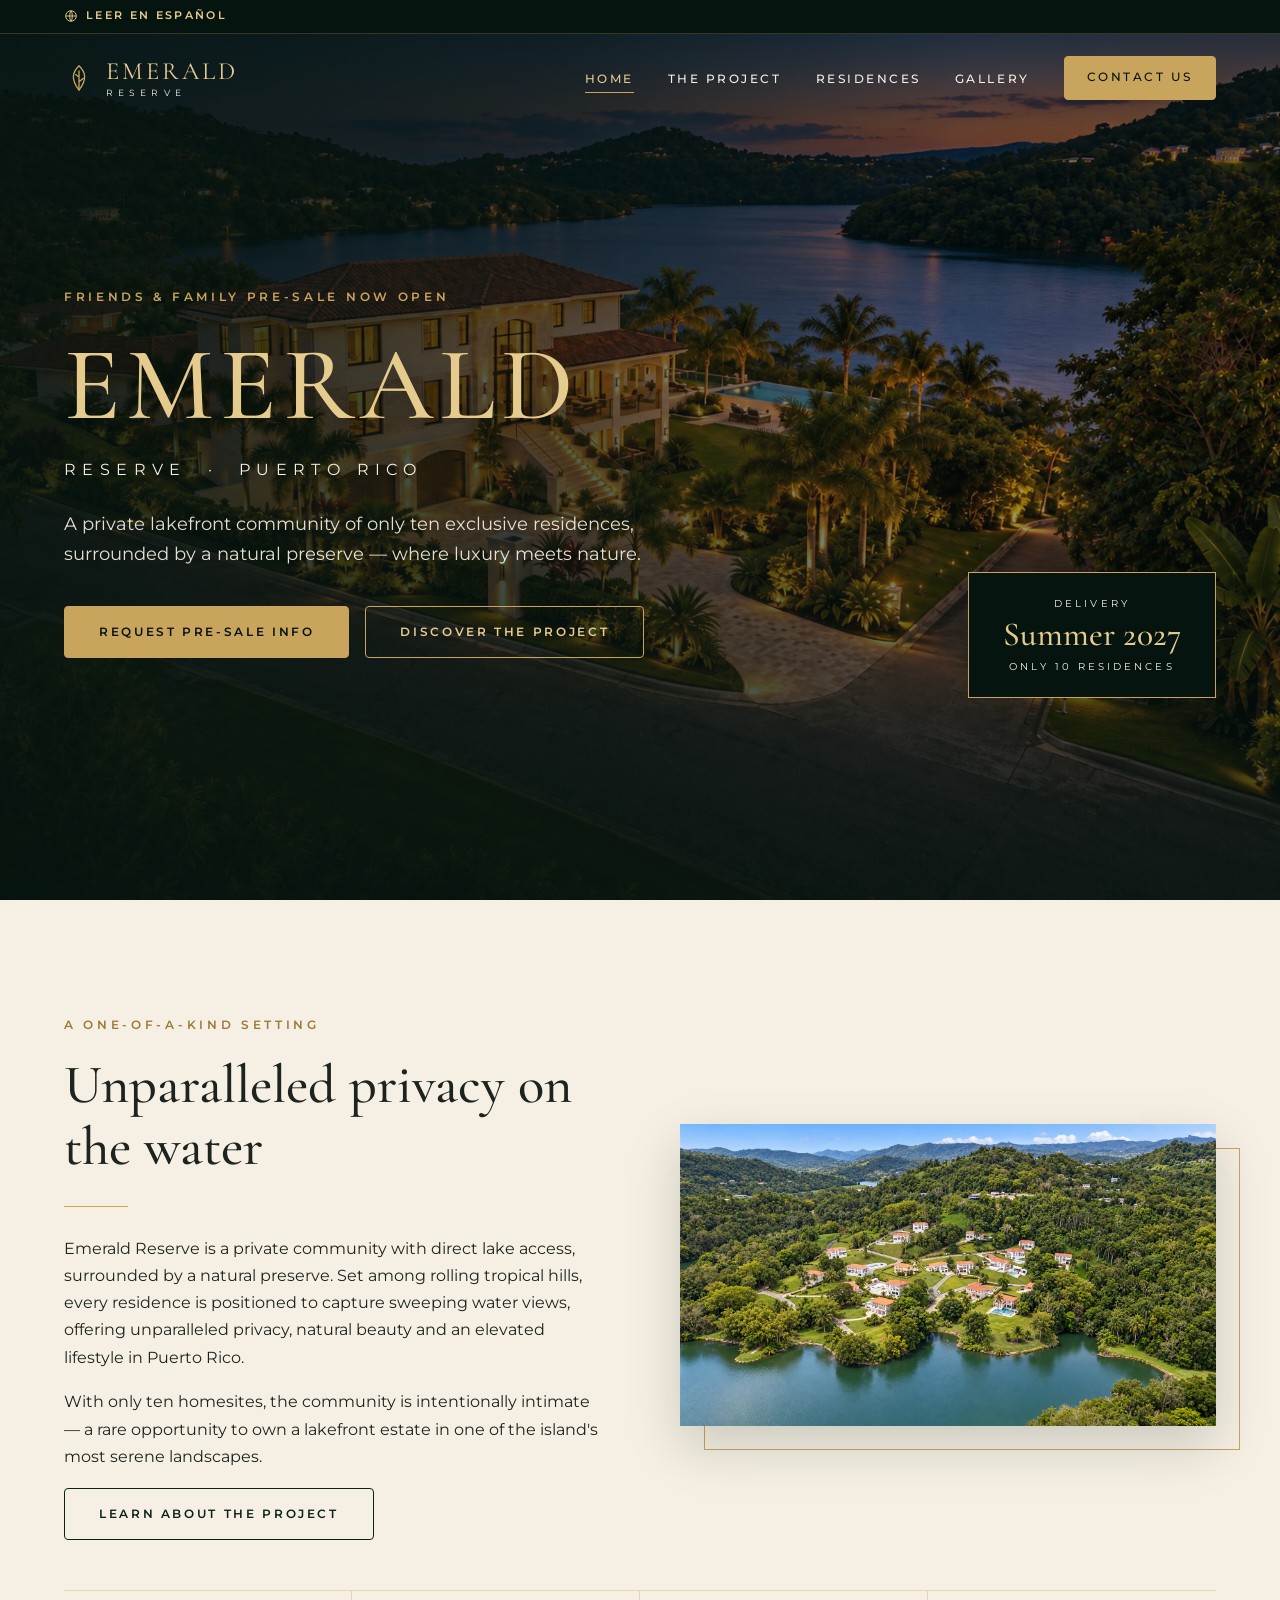
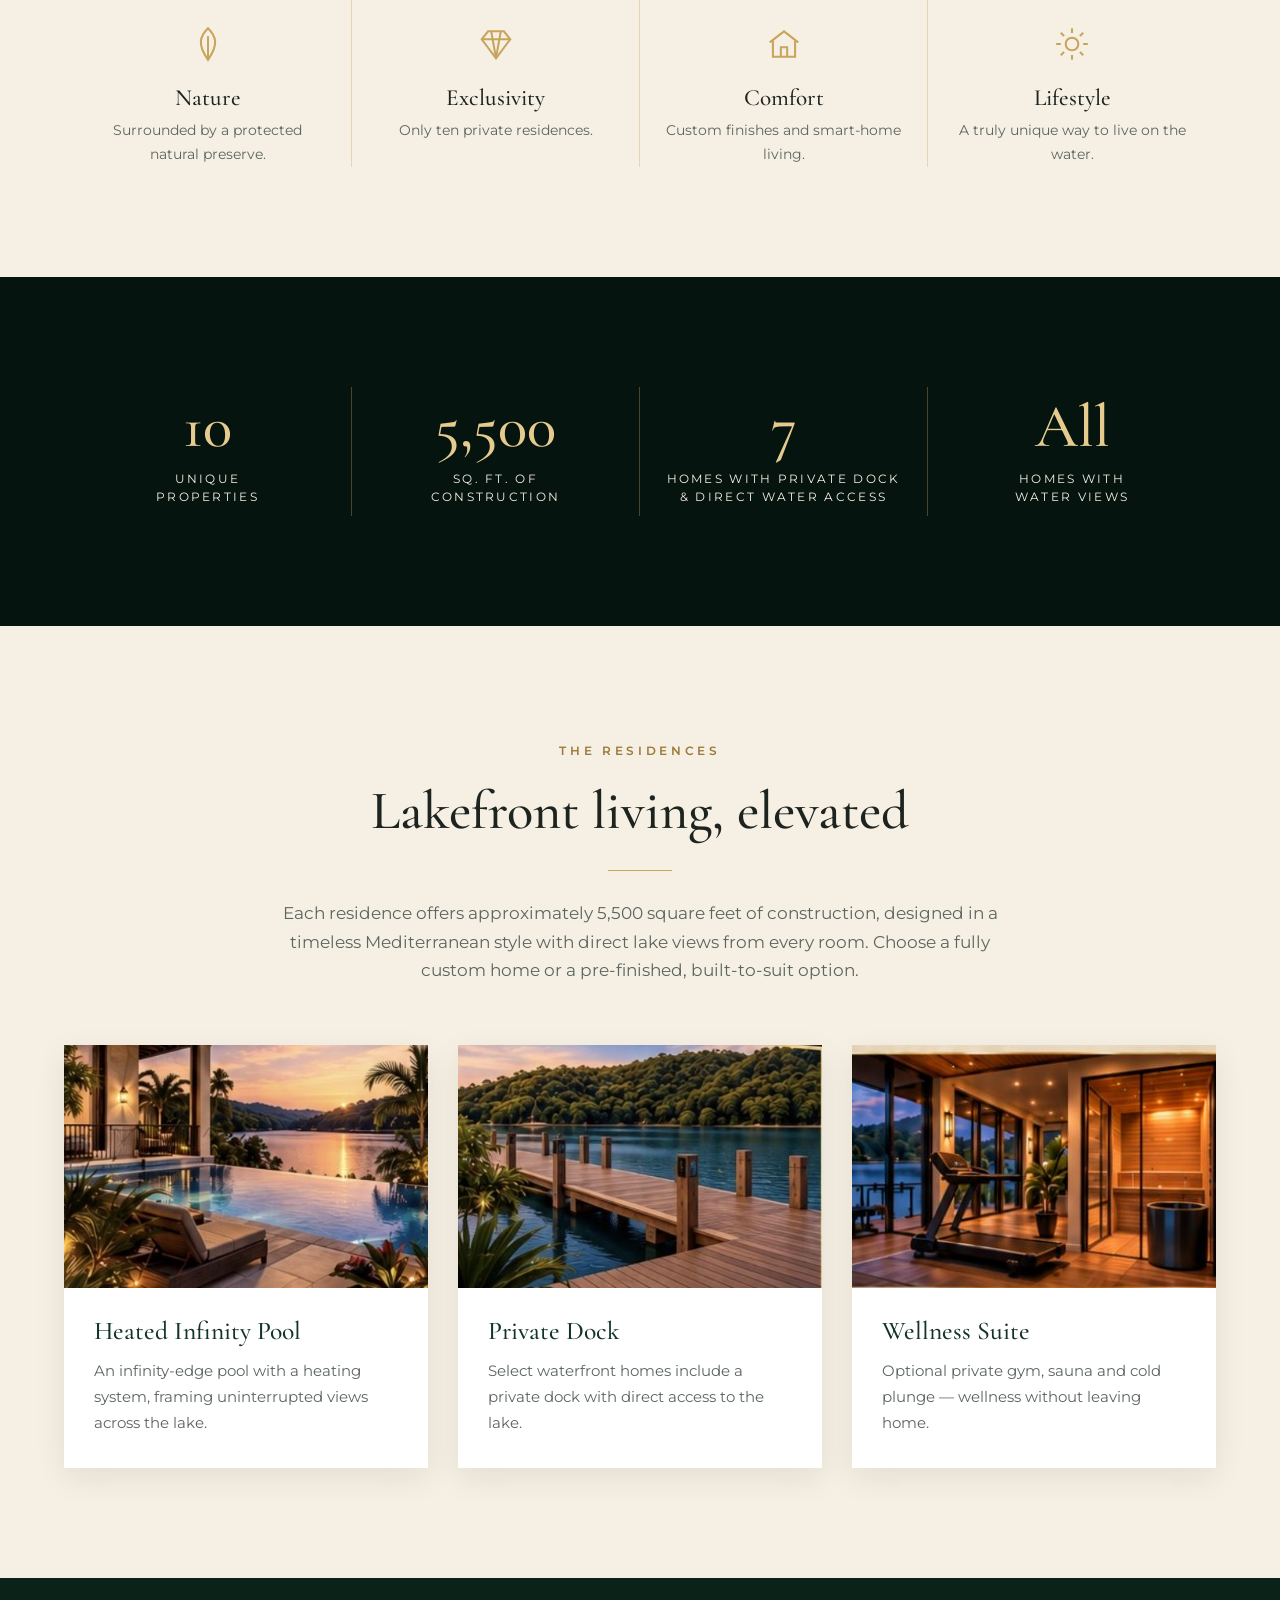
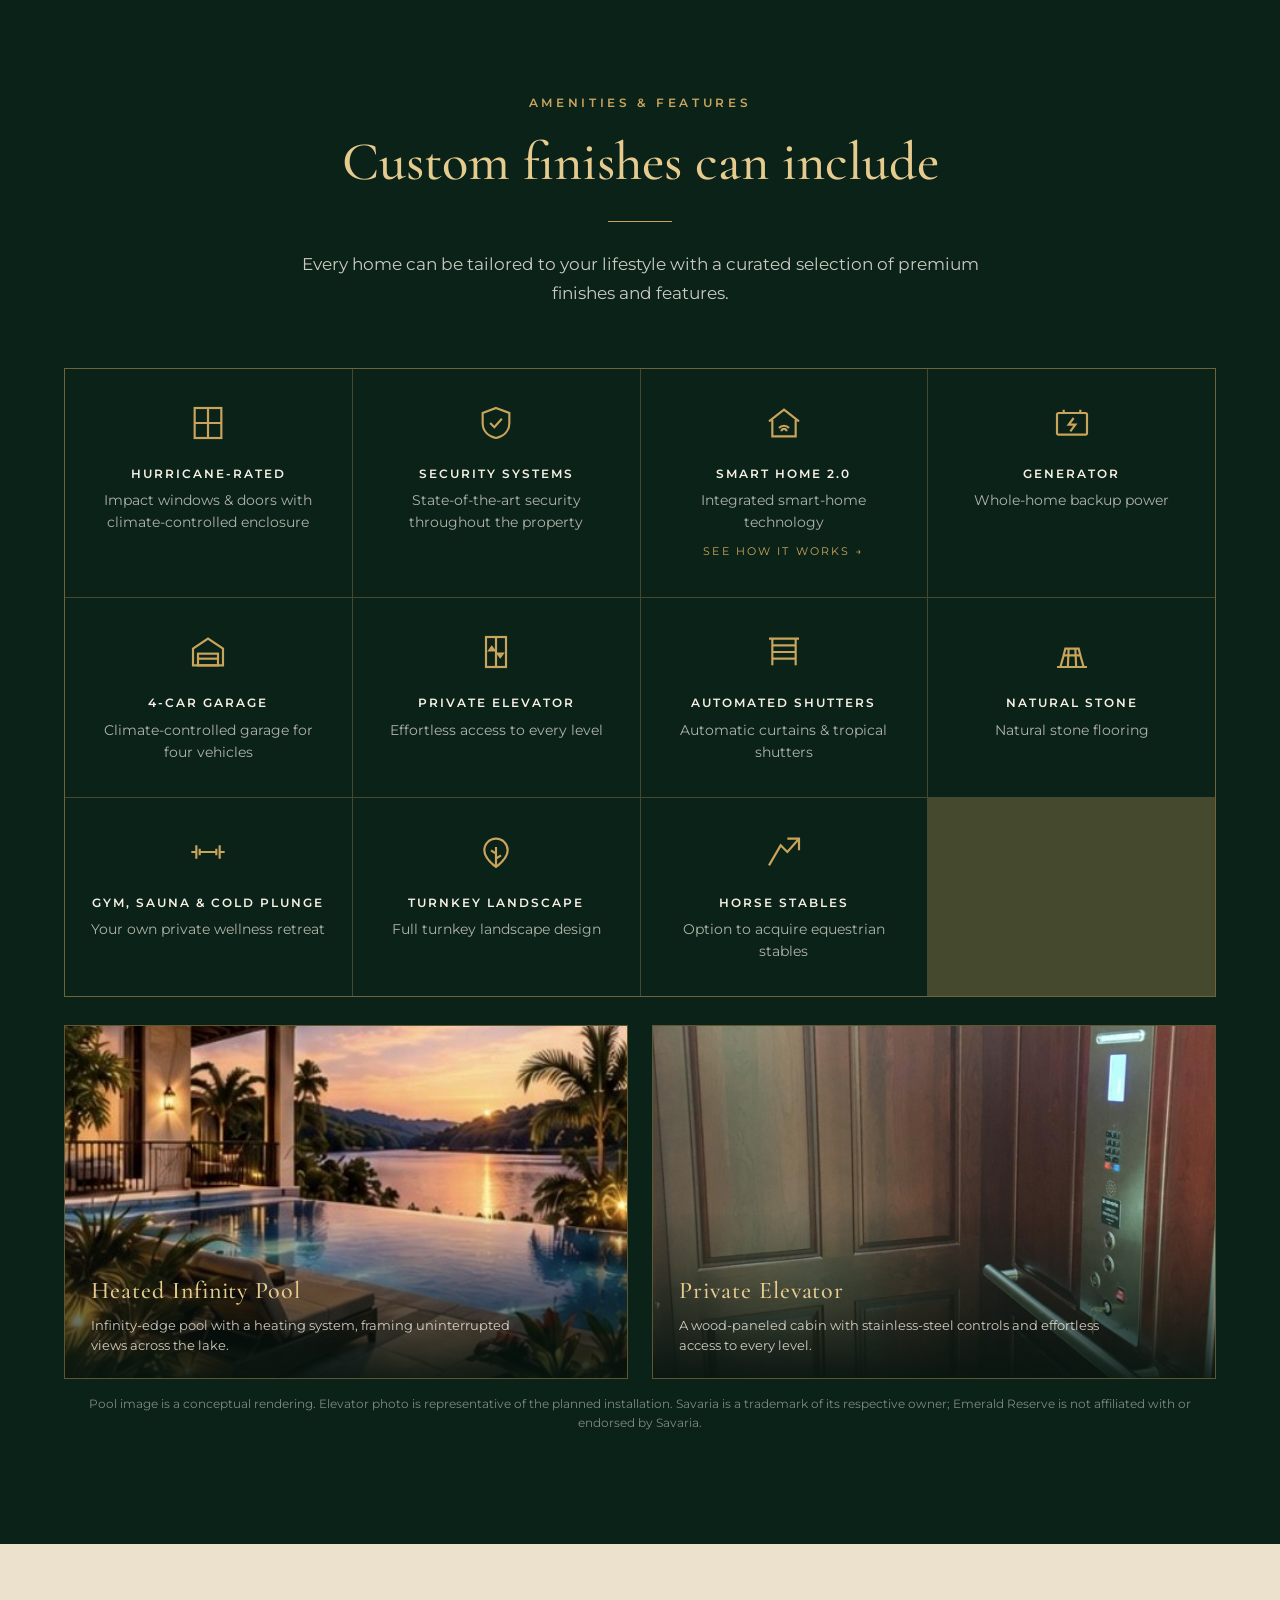
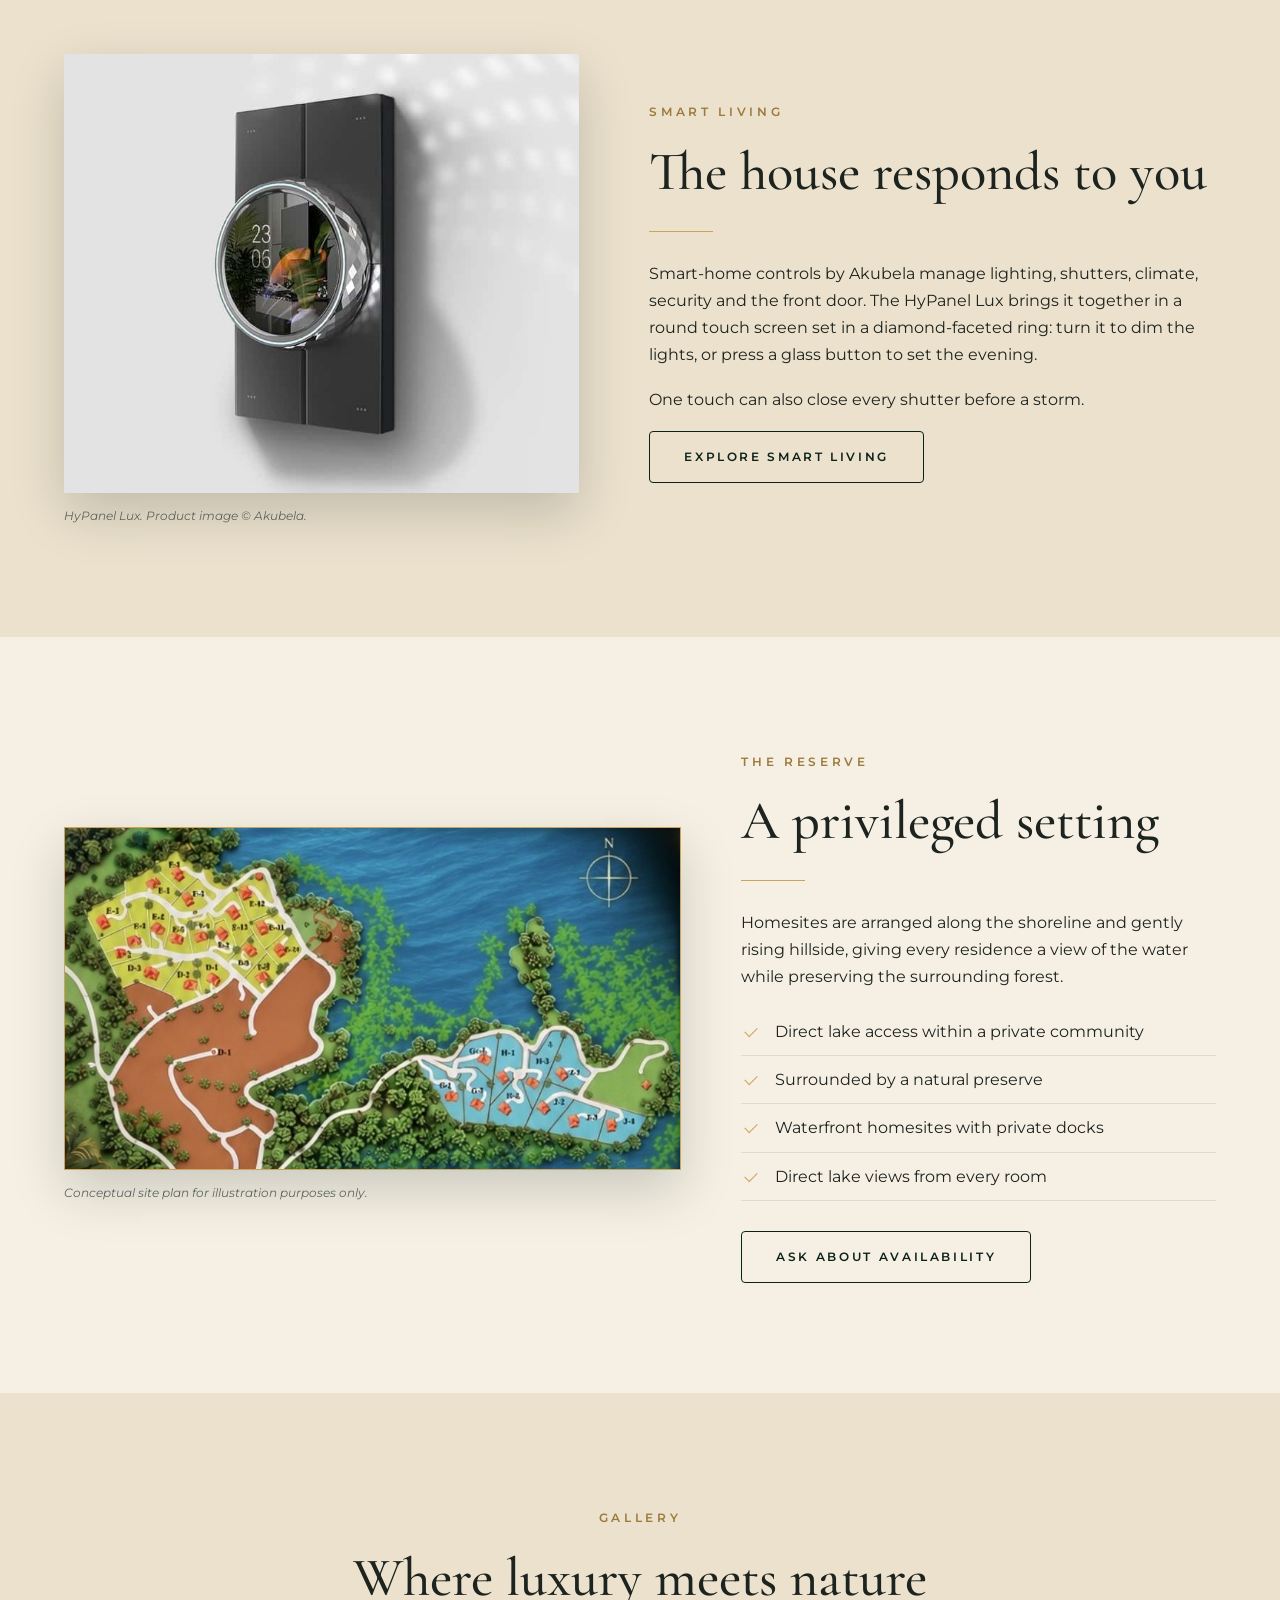
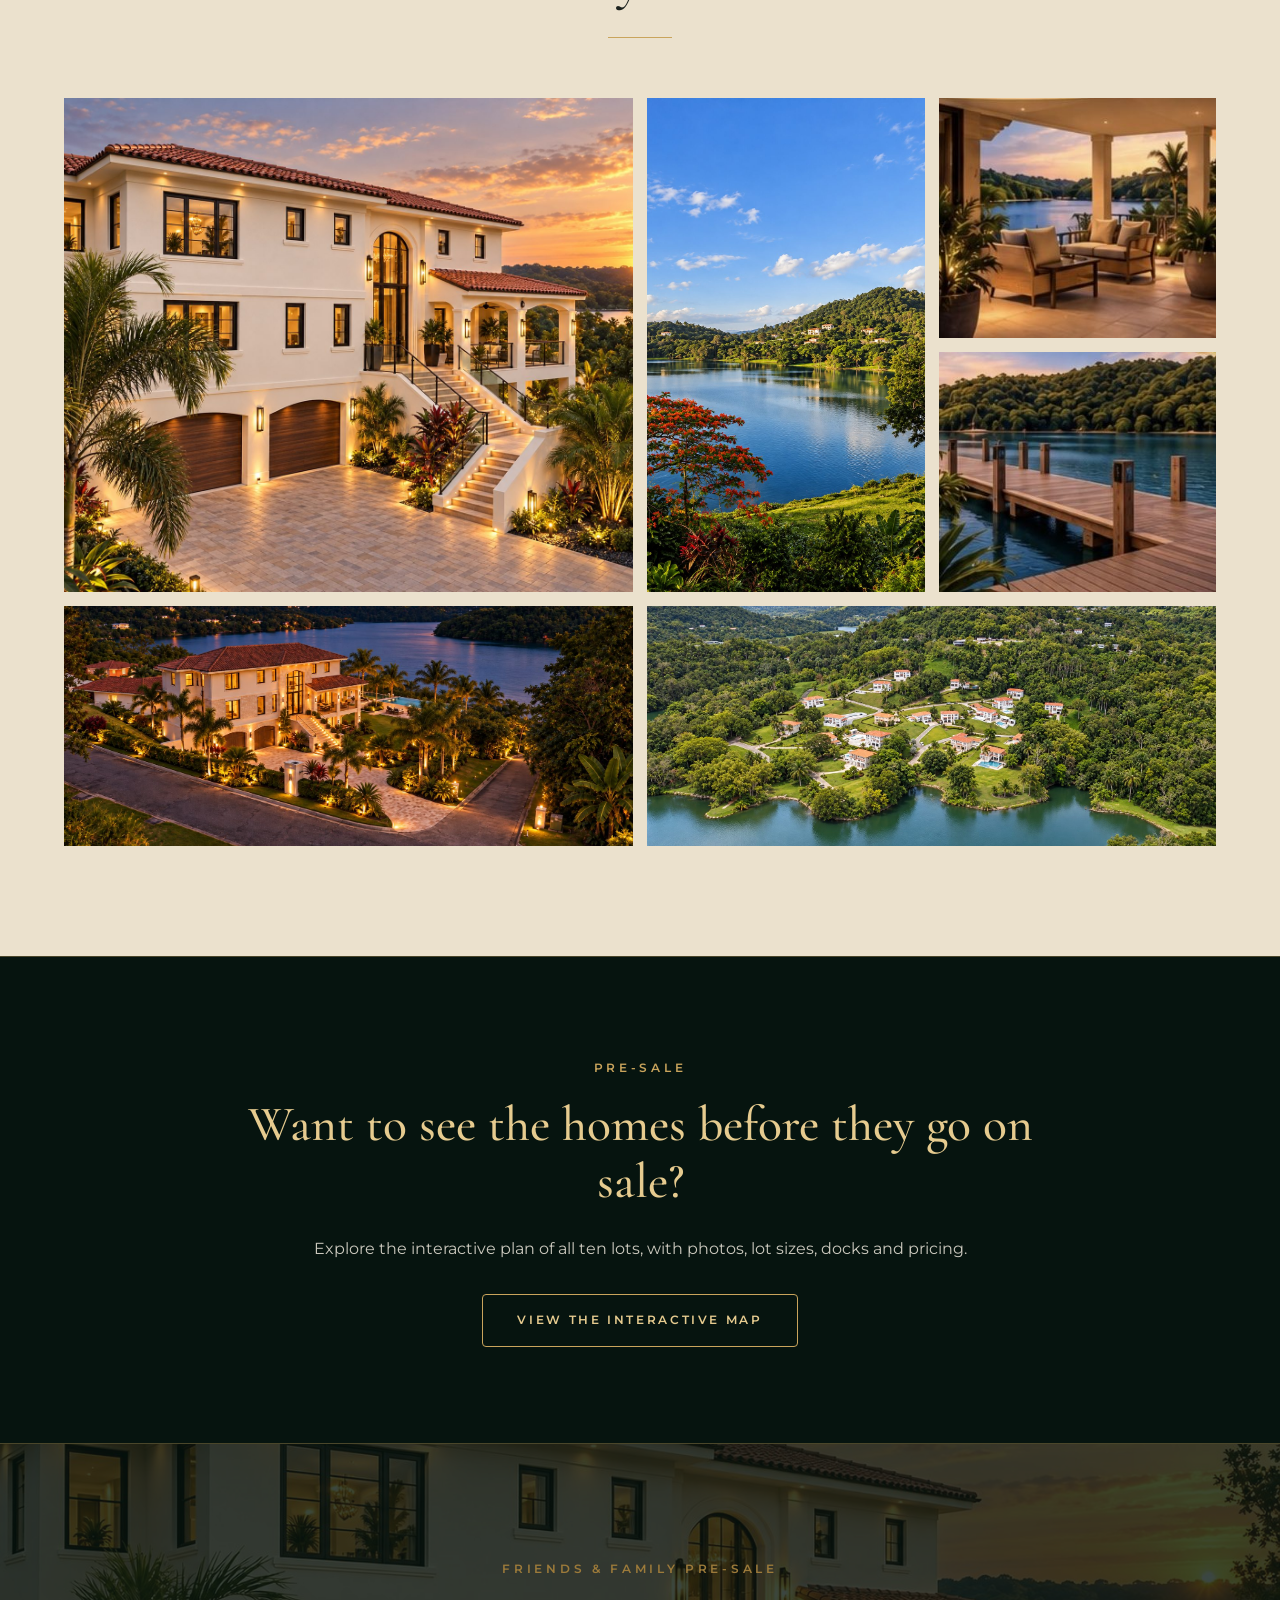
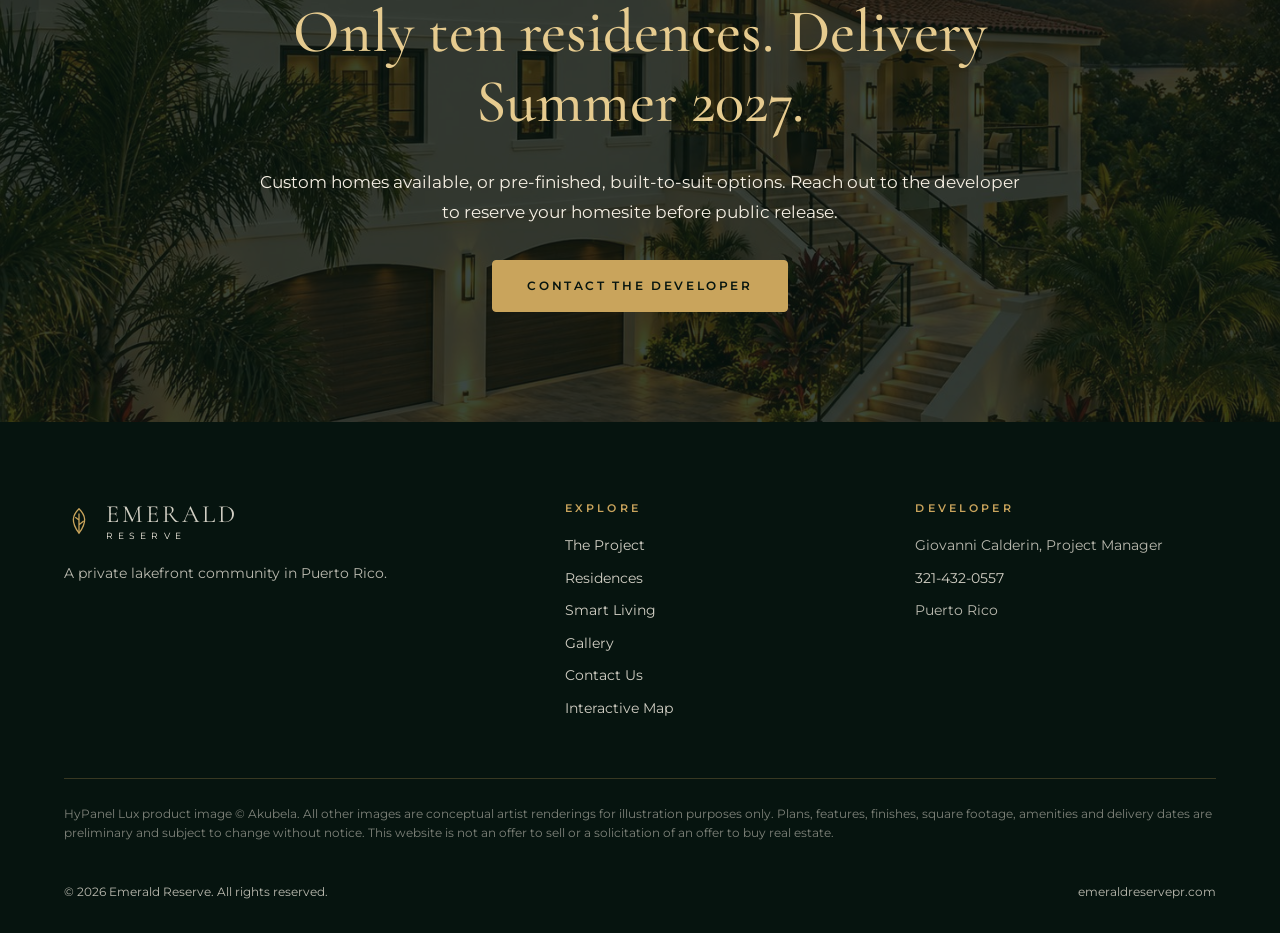
==== commit bf2c4215: "Add pool and elevator photos to the finishes section (EN + ES) Co-Authored-By: Claude Sonnet 5.5 <no" ====
--- a/index.html
+++ b/index.html
@@ -225,6 +225,17 @@
             <p>Option to acquire equestrian stables</p>
           </div>
         </div>
+        <div class="finish-photos reveal">
+          <figure class="finish-photo">
+            <a href="images/amenity-pool.jpg" data-lightbox><img src="images/amenity-pool.jpg" alt="Rendering of a heated infinity pool overlooking the lake at sunset" loading="lazy" width="494" height="308"></a>
+            <figcaption><strong>Heated Infinity Pool</strong><span>Infinity-edge pool with a heating system, framing uninterrupted views across the lake.</span></figcaption>
+          </figure>
+          <figure class="finish-photo">
+            <a href="images/finish-elevator.jpg" data-lightbox><img src="images/finish-elevator.jpg" alt="Wood-paneled private elevator cabin with a stainless-steel control panel and handrail" loading="lazy" width="1242" height="801"></a>
+            <figcaption><strong>Private Elevator</strong><span>A wood-paneled cabin with stainless-steel controls and effortless access to every level.</span></figcaption>
+          </figure>
+        </div>
+        <p class="finish-note">Pool image is a conceptual rendering. Elevator photo is representative of the planned installation. Savaria is a trademark of its respective owner; Emerald Reserve is not affiliated with or endorsed by Savaria.</p>
       </div>
     </section>
 
--- a/css/styles.css
+++ b/css/styles.css
@@ -640,3 +640,14 @@
   .specs div { grid-template-columns: 1fr; gap: 4px; }
   .sl-systems { gap: 12px 22px; }
 }
+
+/* Finishes: feature photos */
+.finish-photos { display: grid; grid-template-columns: repeat(2, 1fr); gap: 24px; margin-top: 28px; }
+.finish-photo { position: relative; margin: 0; overflow: hidden; border: 1px solid rgba(201, 164, 92, 0.45); background: var(--emerald-950); }
+.finish-photo a { display: block; }
+.finish-photo img { width: 100%; height: auto; aspect-ratio: 8 / 5; object-fit: cover; display: block; }
+.finish-photo figcaption { position: absolute; left: 0; right: 0; bottom: 0; padding: 60px 26px 22px; background: linear-gradient(0deg, rgba(6, 20, 15, 0.92), rgba(6, 20, 15, 0)); color: var(--cream); display: flex; flex-direction: column; gap: 4px; text-align: left; }
+.finish-photo figcaption strong { font-family: var(--serif); font-size: 1.5rem; font-weight: 500; color: var(--gold-light); letter-spacing: 0.04em; }
+.finish-photo figcaption span { font-size: 0.84rem; color: rgba(246, 240, 228, 0.82); line-height: 1.5; max-width: 34em; }
+.finish-note { font-size: 0.72rem; color: rgba(246, 240, 228, 0.5); margin: 16px 0 0; text-align: center; }
+@media (max-width: 760px) { .finish-photos { grid-template-columns: 1fr; } }
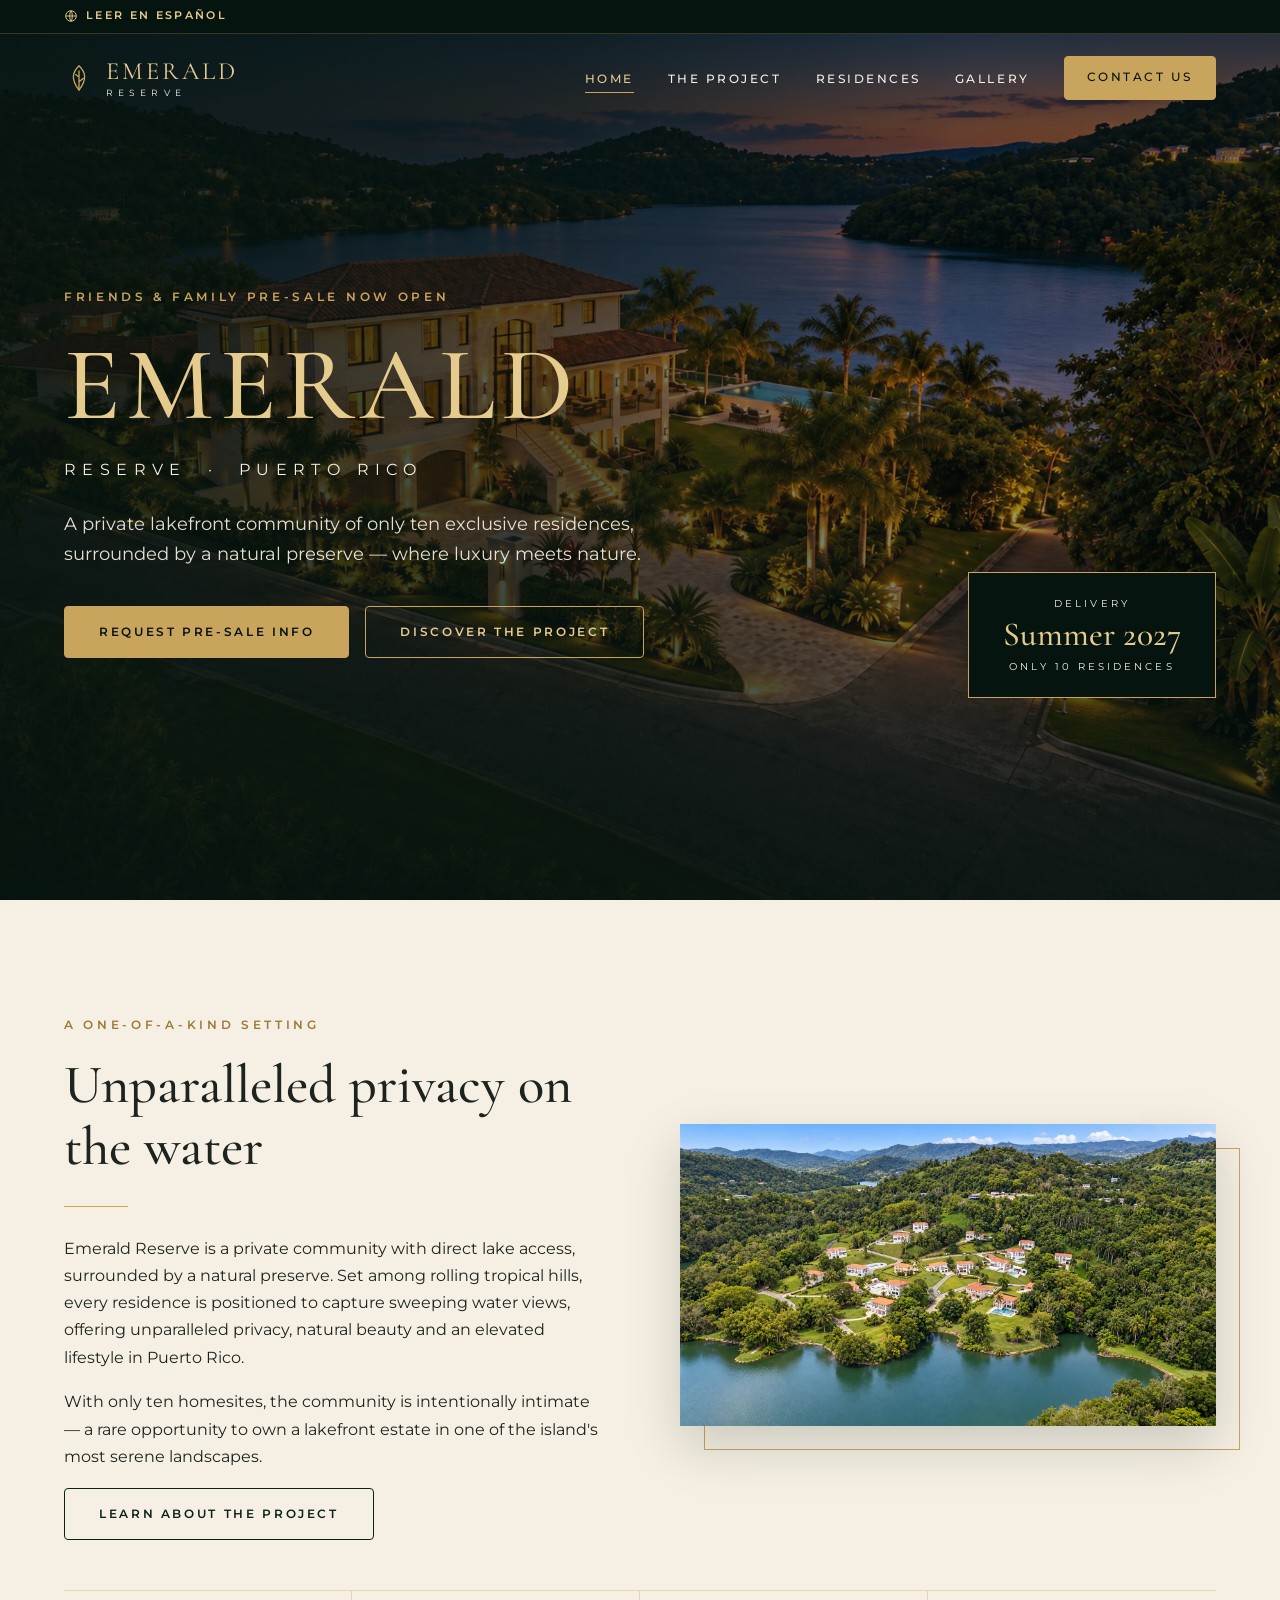
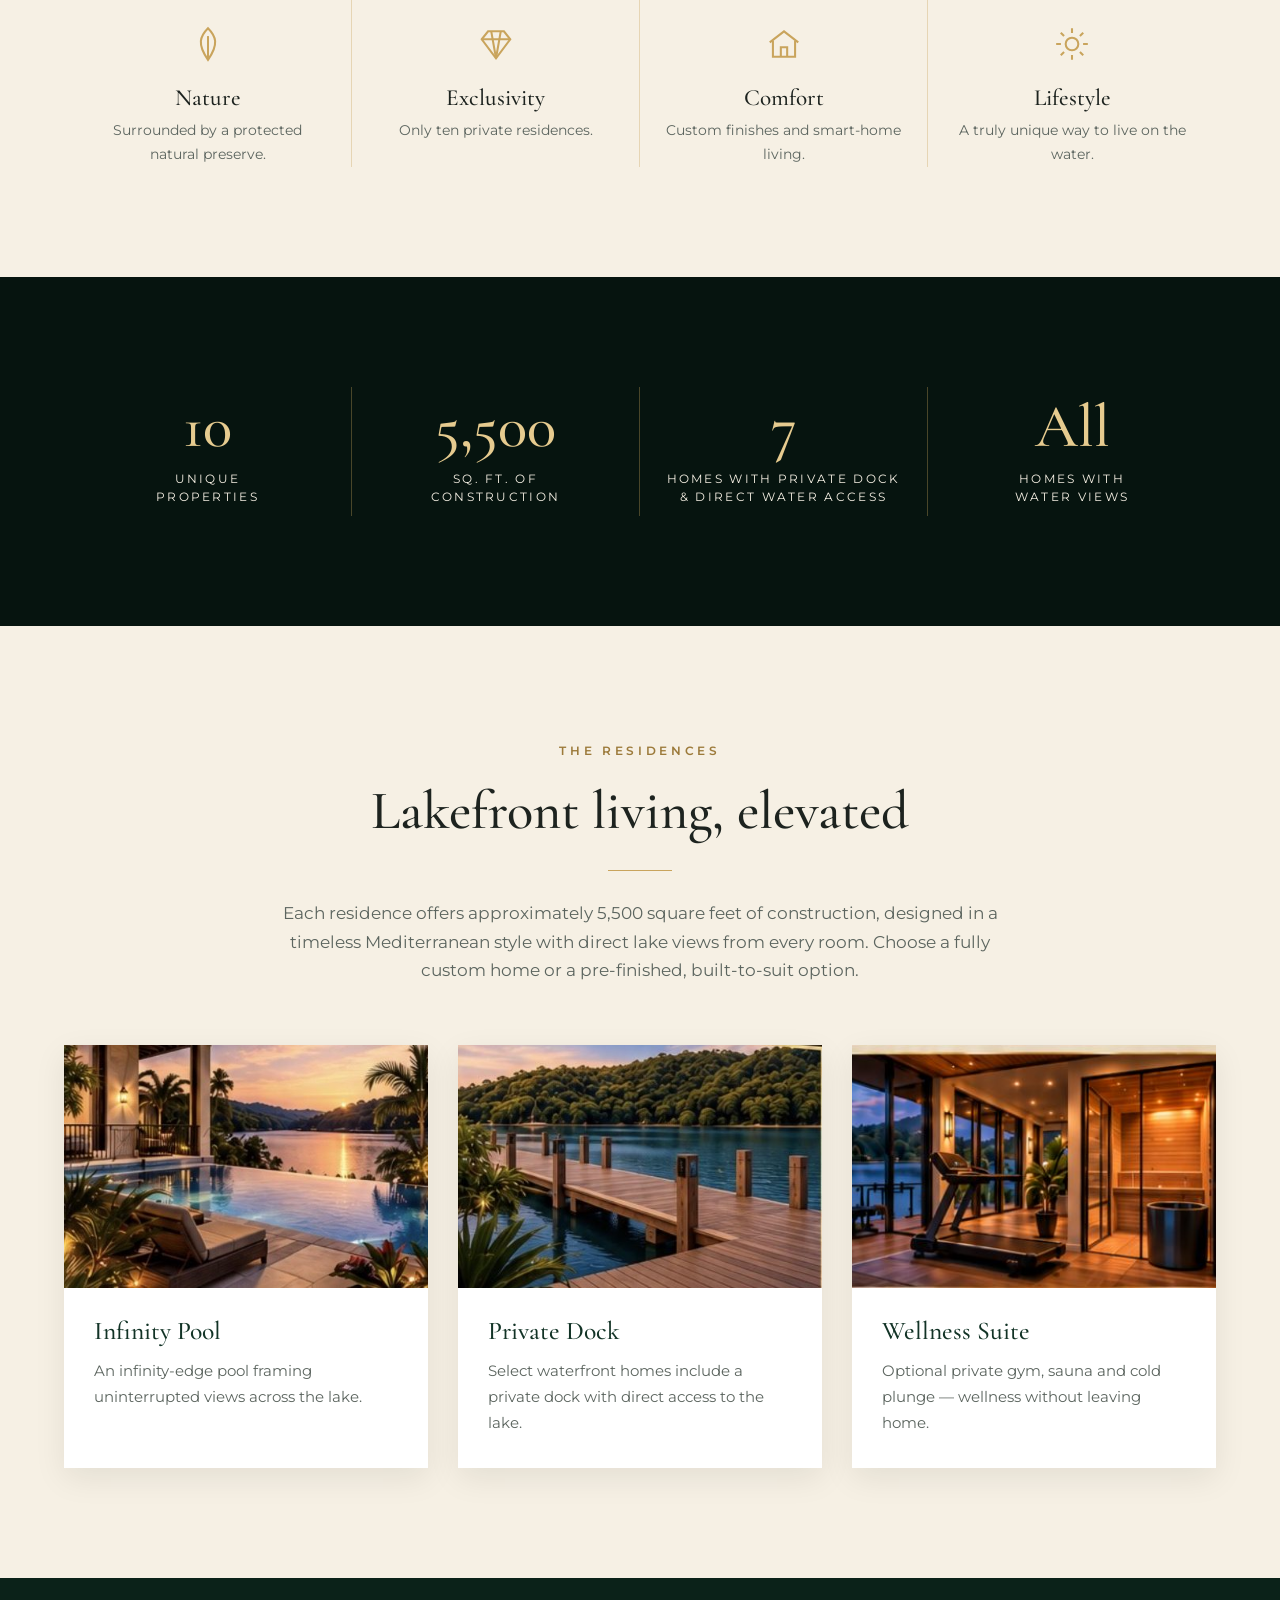
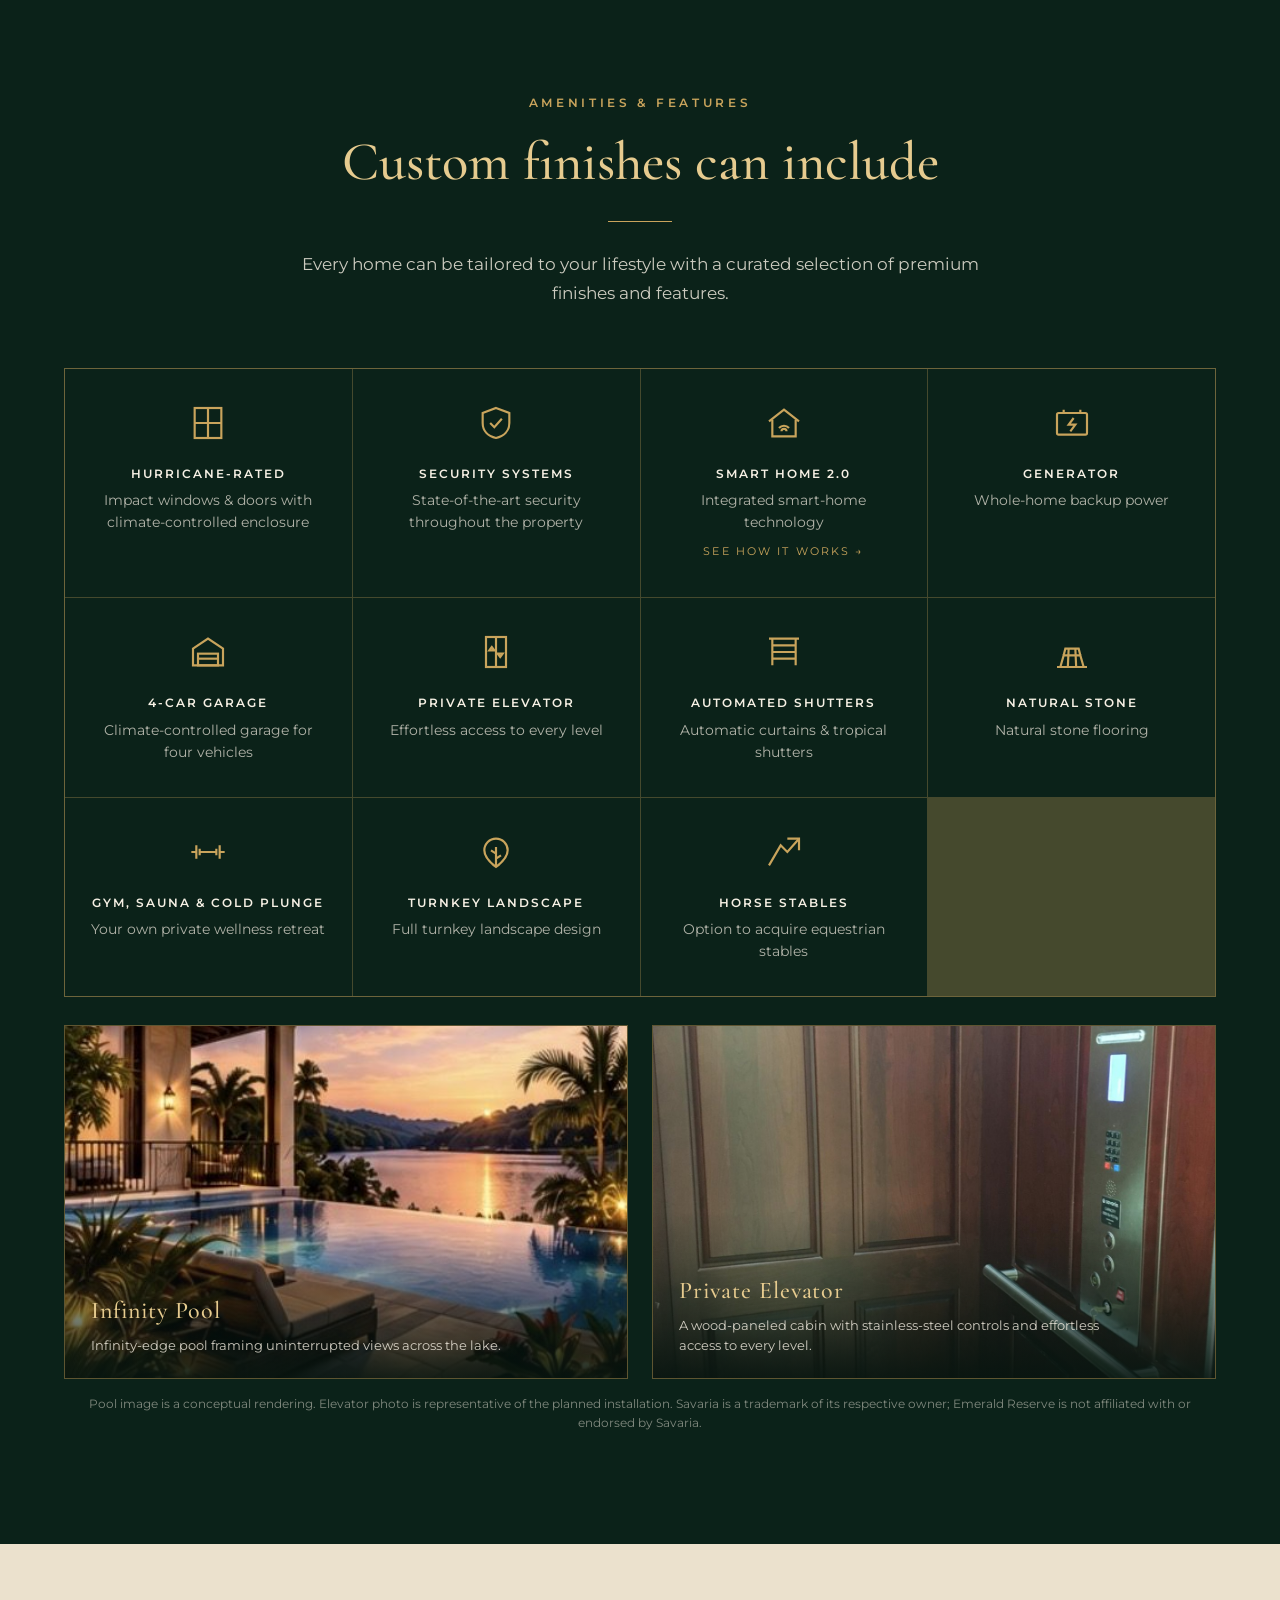
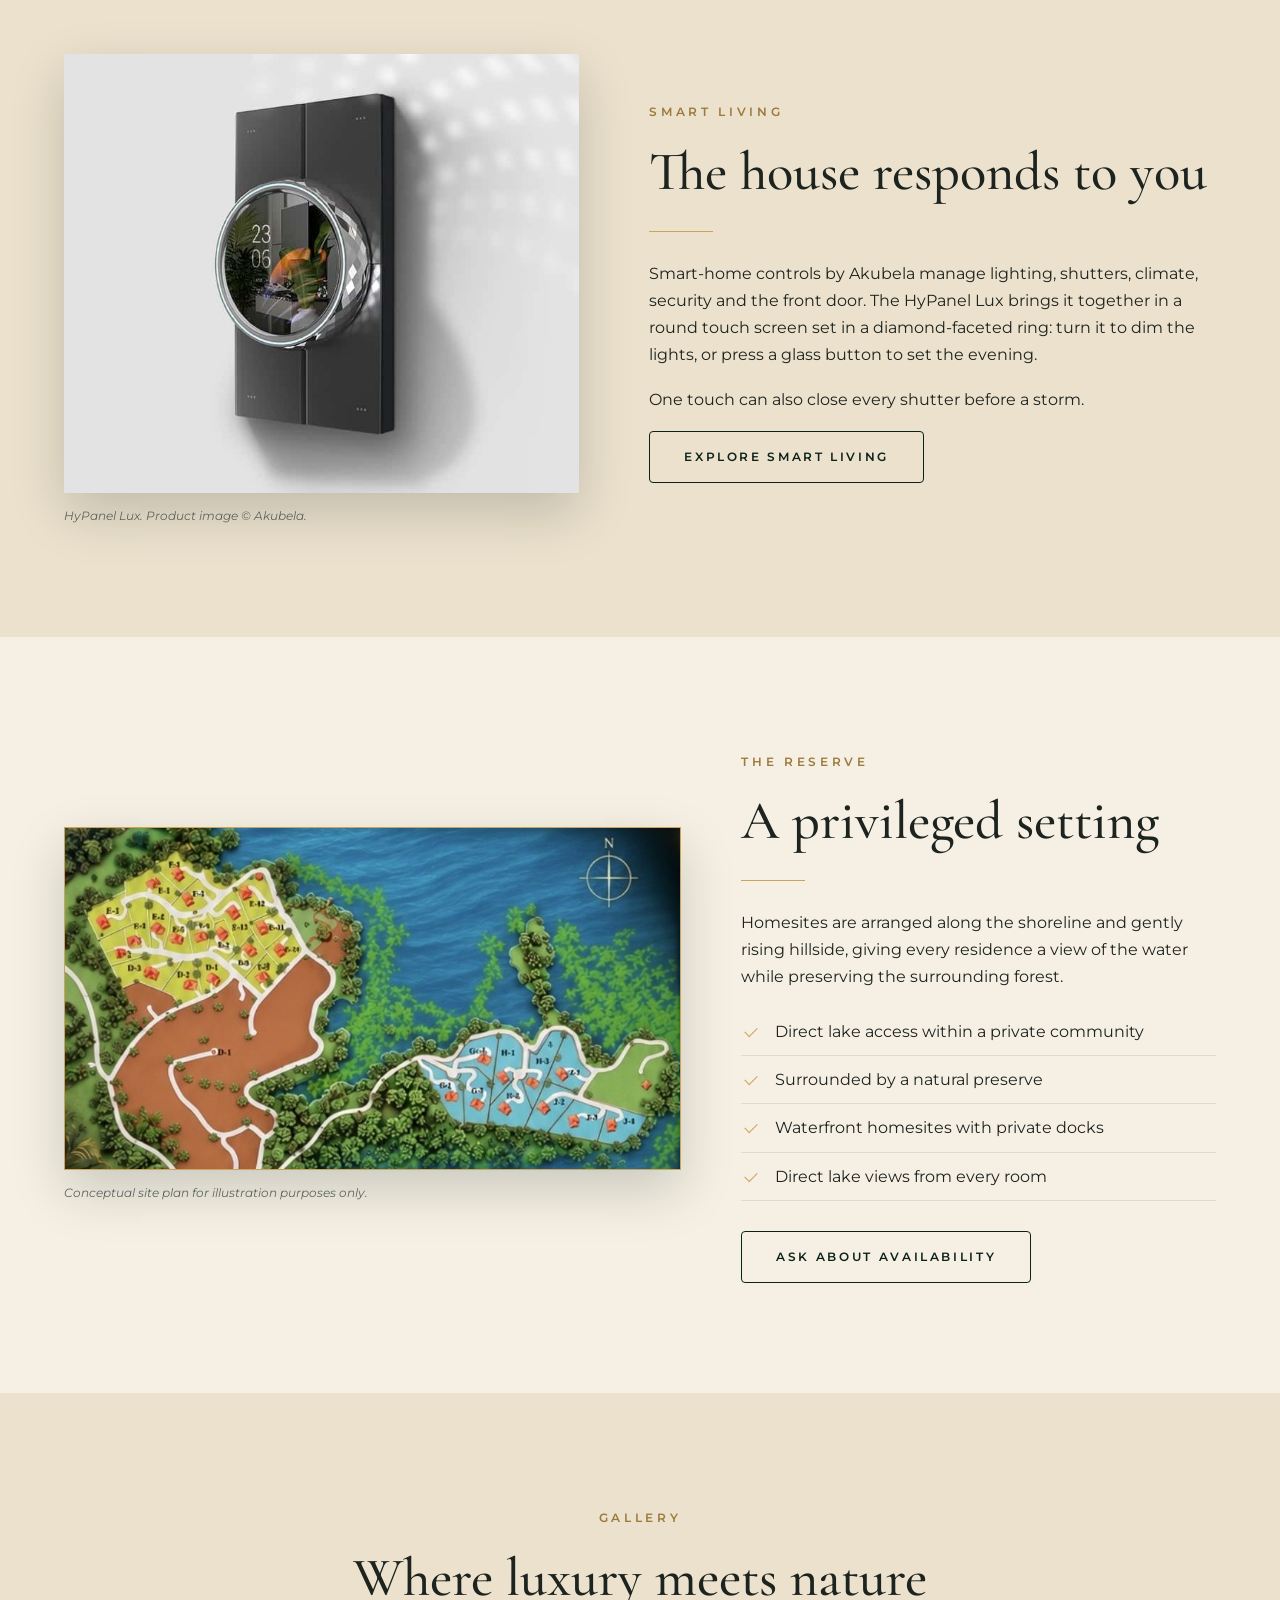
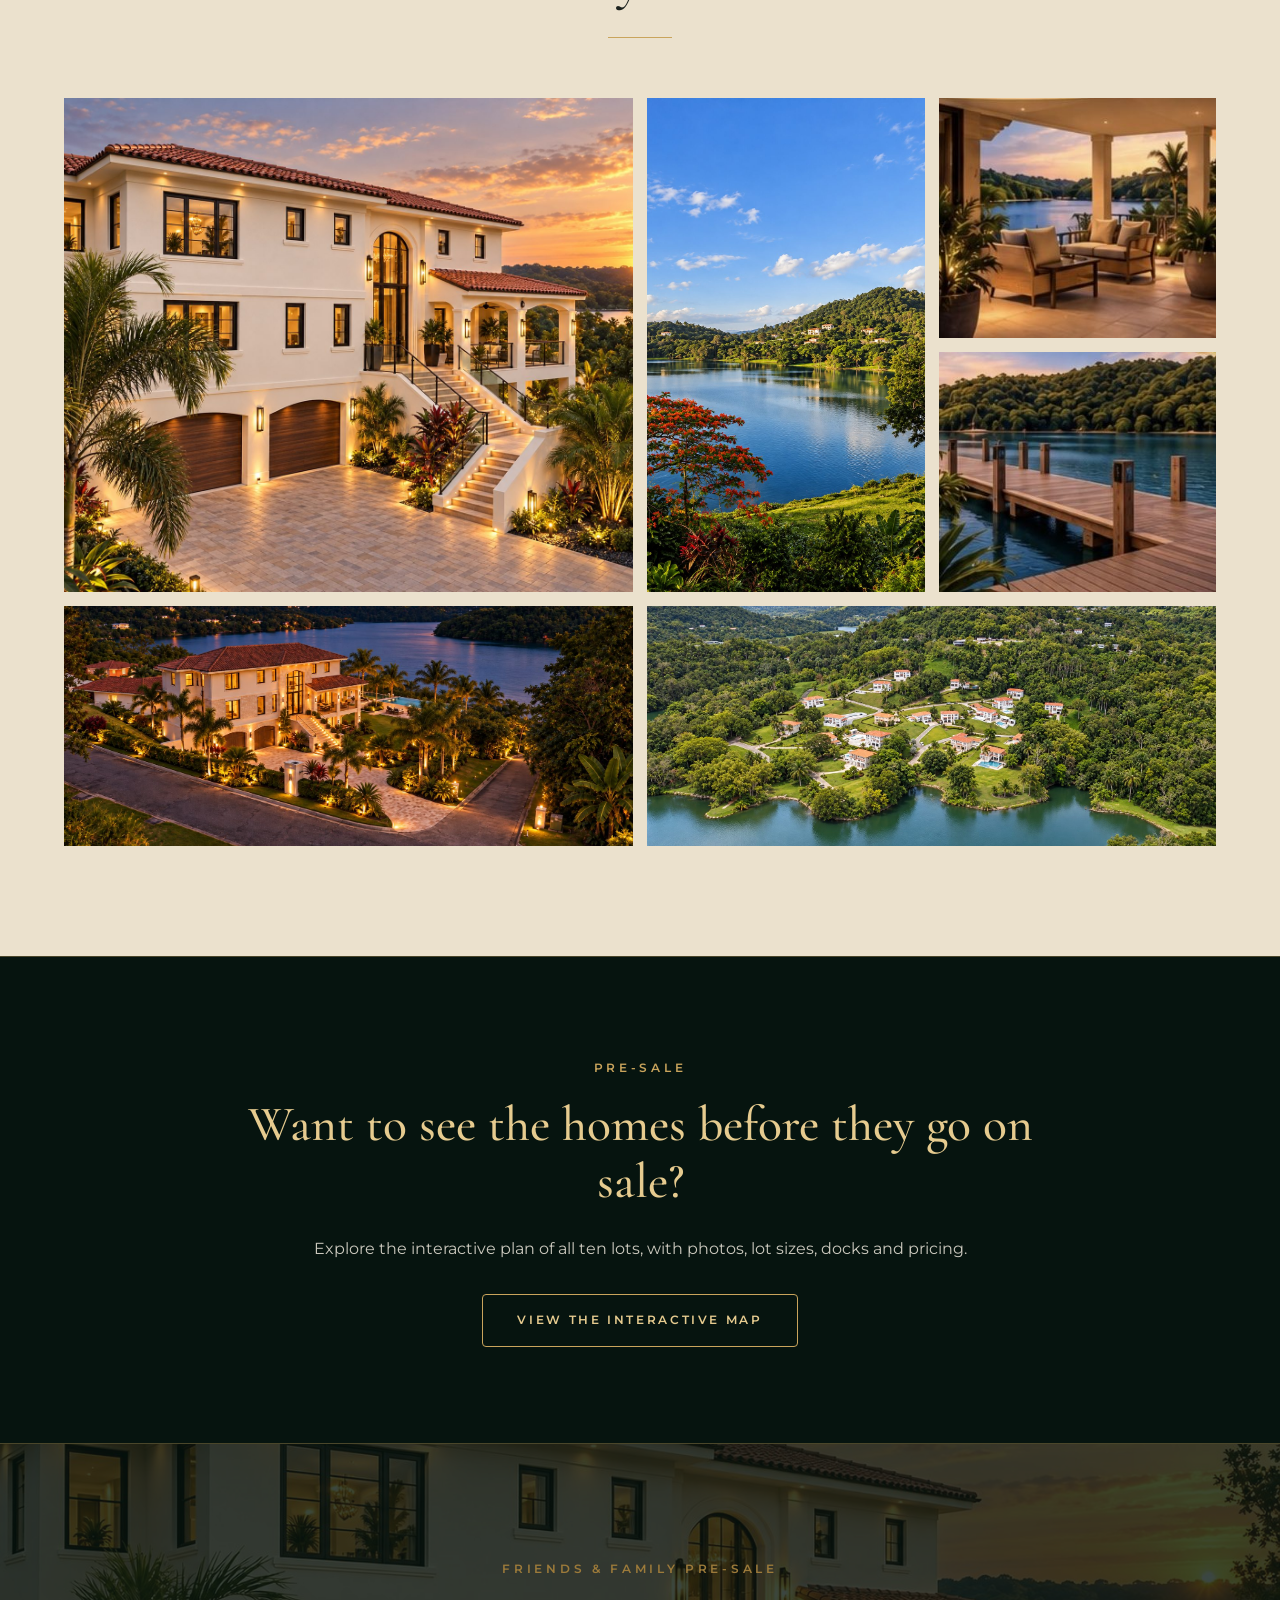
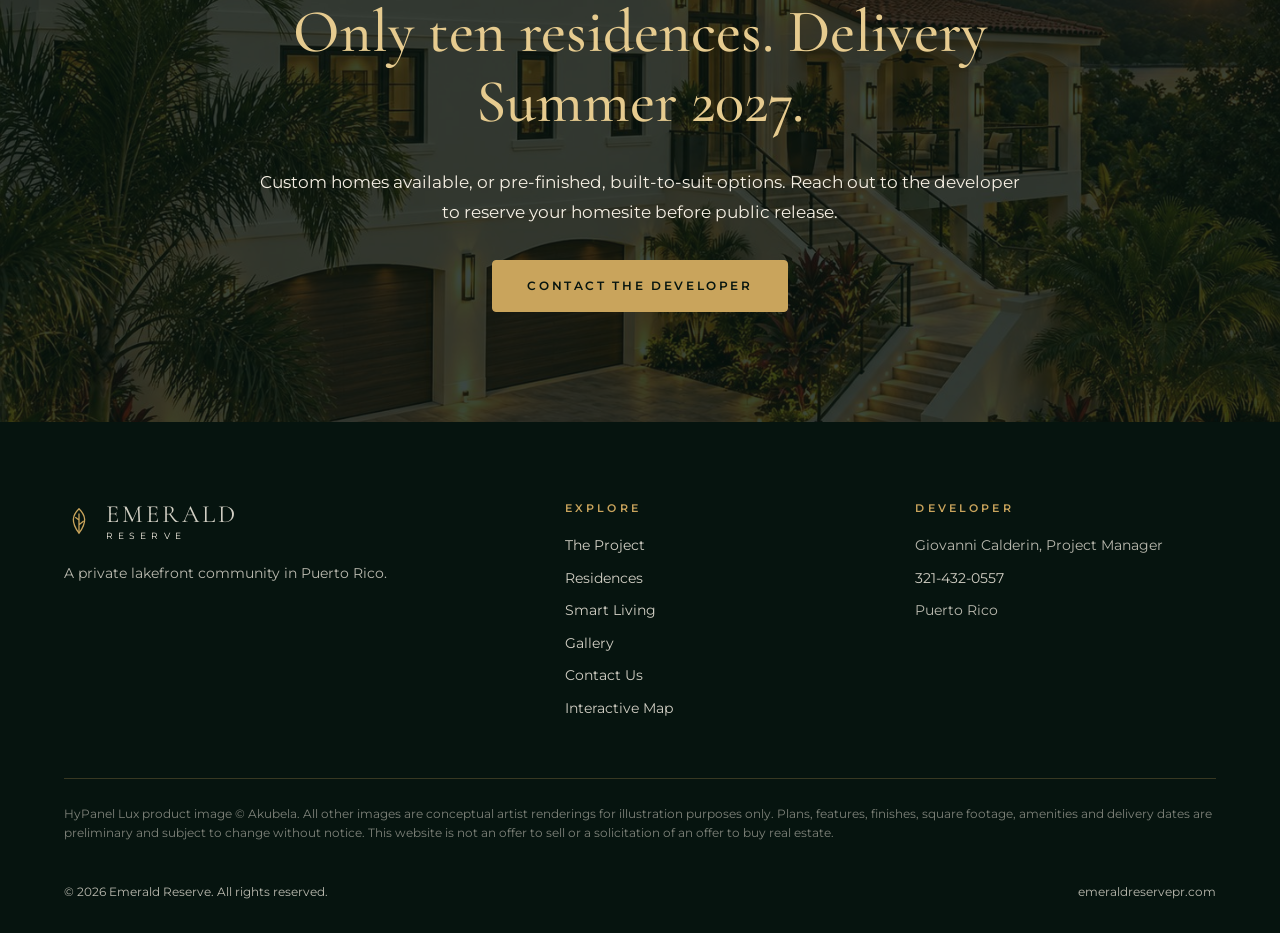
==== commit 02e31f80: "Remove 'heated' wording from pool descriptions (EN + ES) Co-Authored-By: Claude Sonnet 5.5 <noreply@" ====
--- a/index.html
+++ b/index.html
@@ -132,10 +132,10 @@
       <div class="container">
         <div class="cards">
           <article class="card reveal">
-            <div class="card-media"><img src="images/amenity-pool.jpg" alt="Rendering of a heated infinity pool overlooking the lake at sunset" loading="lazy" width="494" height="308"></div>
+            <div class="card-media"><img src="images/amenity-pool.jpg" alt="Rendering of an infinity pool overlooking the lake at sunset" loading="lazy" width="494" height="308"></div>
             <div class="card-body">
-              <h3>Heated Infinity Pool</h3>
-              <p>An infinity-edge pool with a heating system, framing uninterrupted views across the lake.</p>
+              <h3>Infinity Pool</h3>
+              <p>An infinity-edge pool framing uninterrupted views across the lake.</p>
             </div>
           </article>
           <article class="card reveal">
@@ -227,8 +227,8 @@
         </div>
         <div class="finish-photos reveal">
           <figure class="finish-photo">
-            <a href="images/amenity-pool.jpg" data-lightbox><img src="images/amenity-pool.jpg" alt="Rendering of a heated infinity pool overlooking the lake at sunset" loading="lazy" width="494" height="308"></a>
-            <figcaption><strong>Heated Infinity Pool</strong><span>Infinity-edge pool with a heating system, framing uninterrupted views across the lake.</span></figcaption>
+            <a href="images/amenity-pool.jpg" data-lightbox><img src="images/amenity-pool.jpg" alt="Rendering of an infinity pool overlooking the lake at sunset" loading="lazy" width="494" height="308"></a>
+            <figcaption><strong>Infinity Pool</strong><span>Infinity-edge pool framing uninterrupted views across the lake.</span></figcaption>
           </figure>
           <figure class="finish-photo">
             <a href="images/finish-elevator.jpg" data-lightbox><img src="images/finish-elevator.jpg" alt="Wood-paneled private elevator cabin with a stainless-steel control panel and handrail" loading="lazy" width="1242" height="801"></a>
